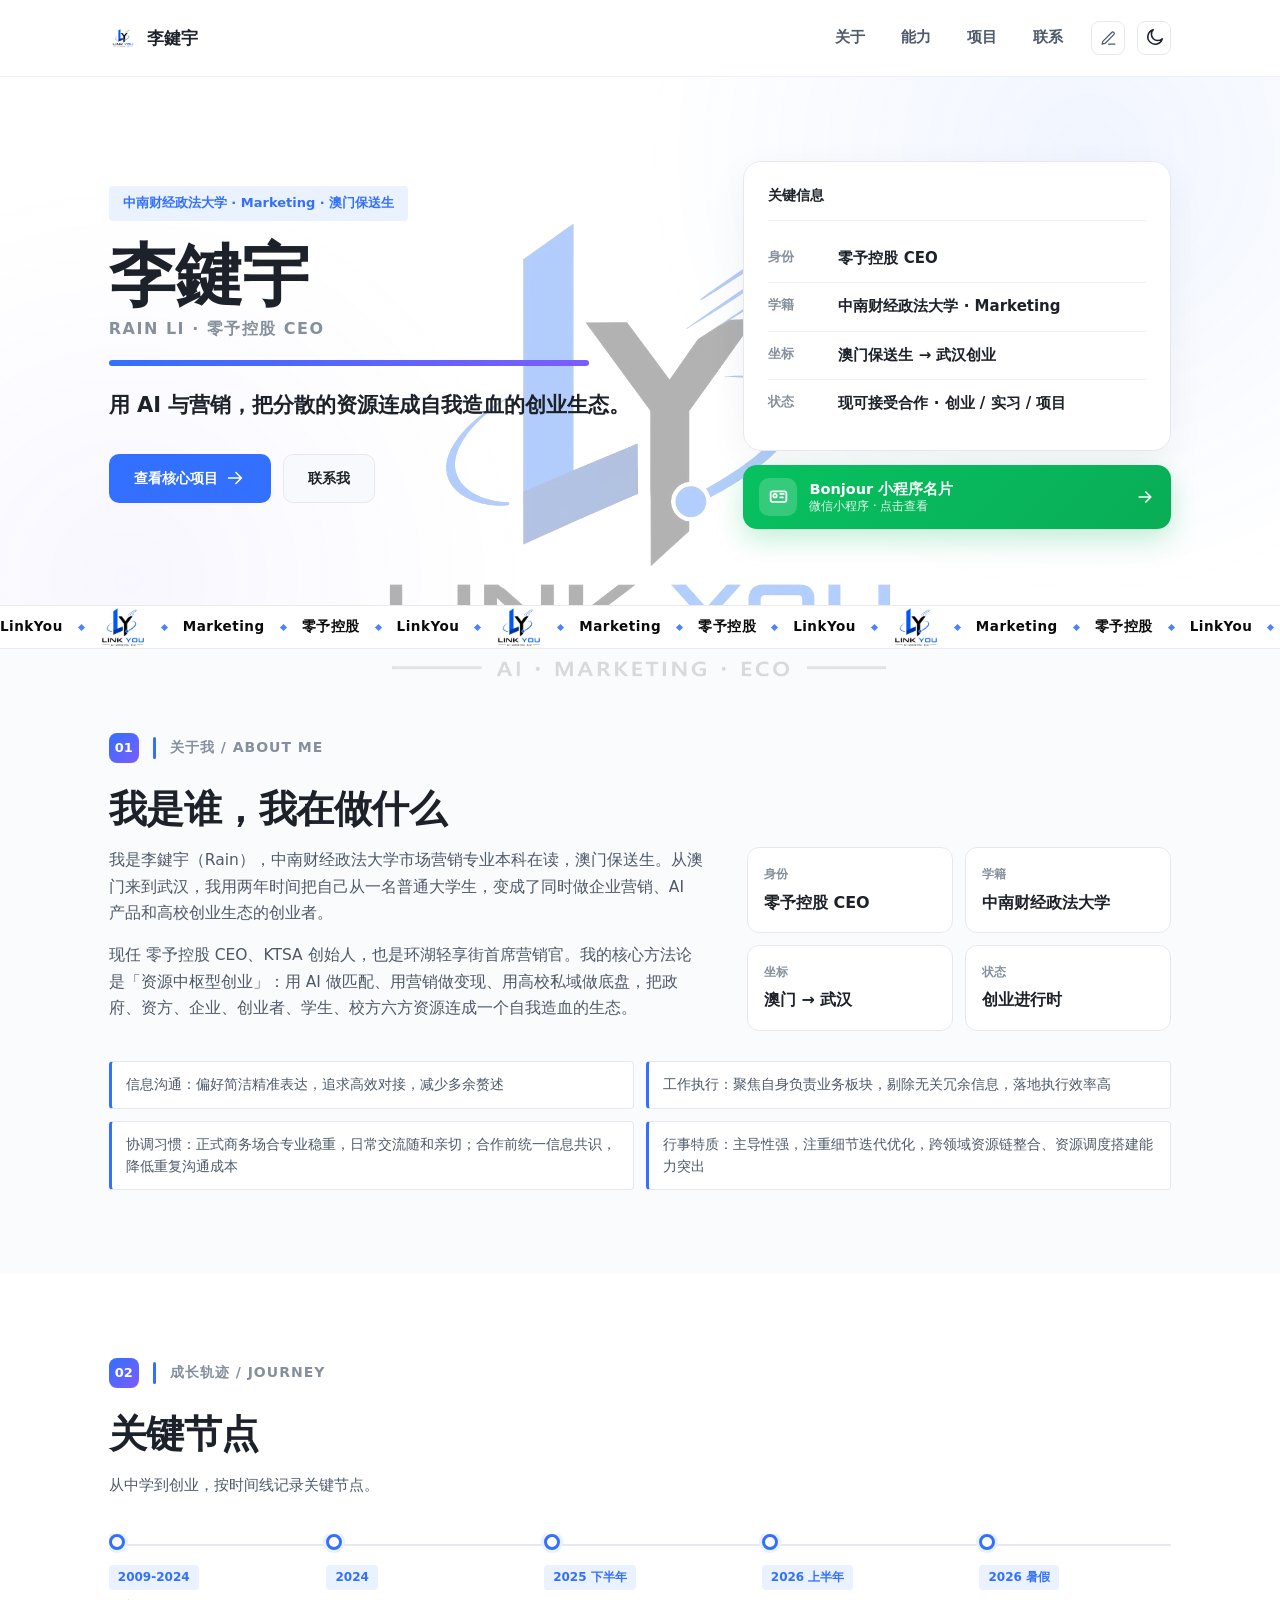
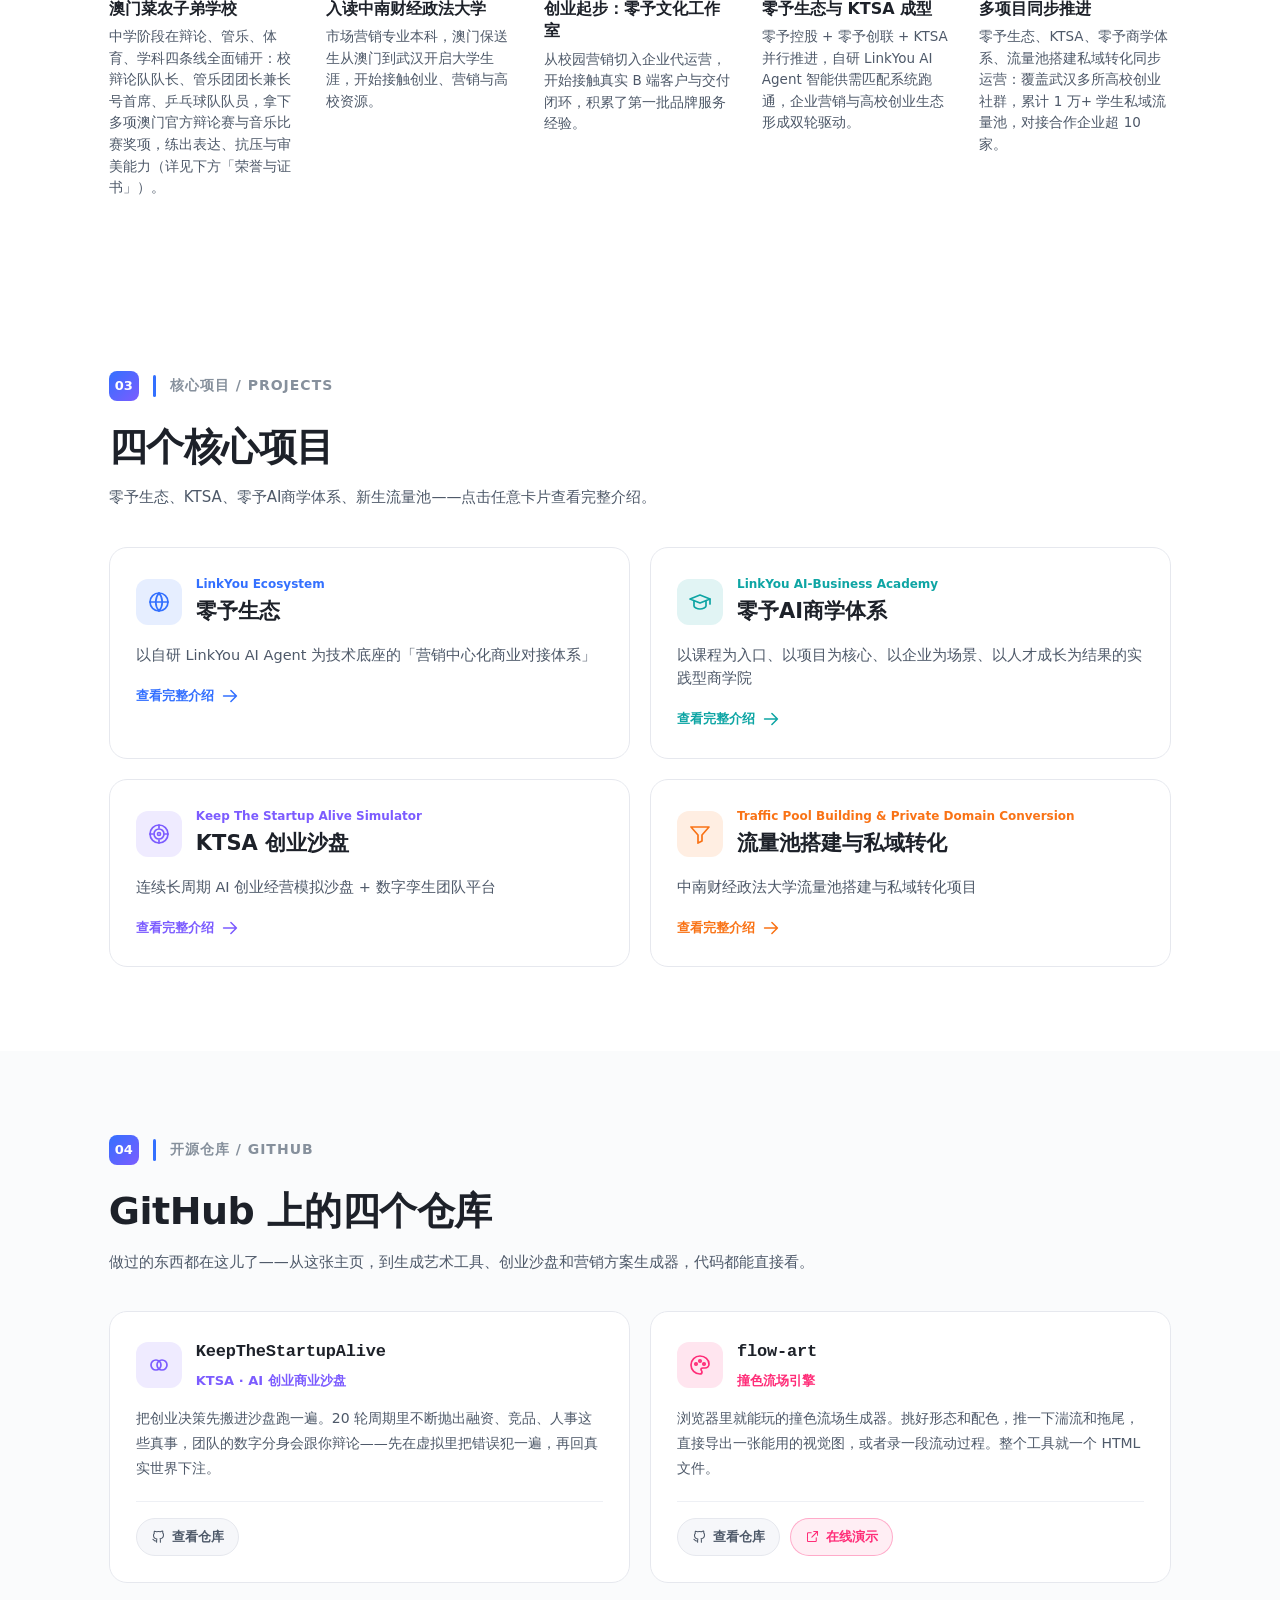
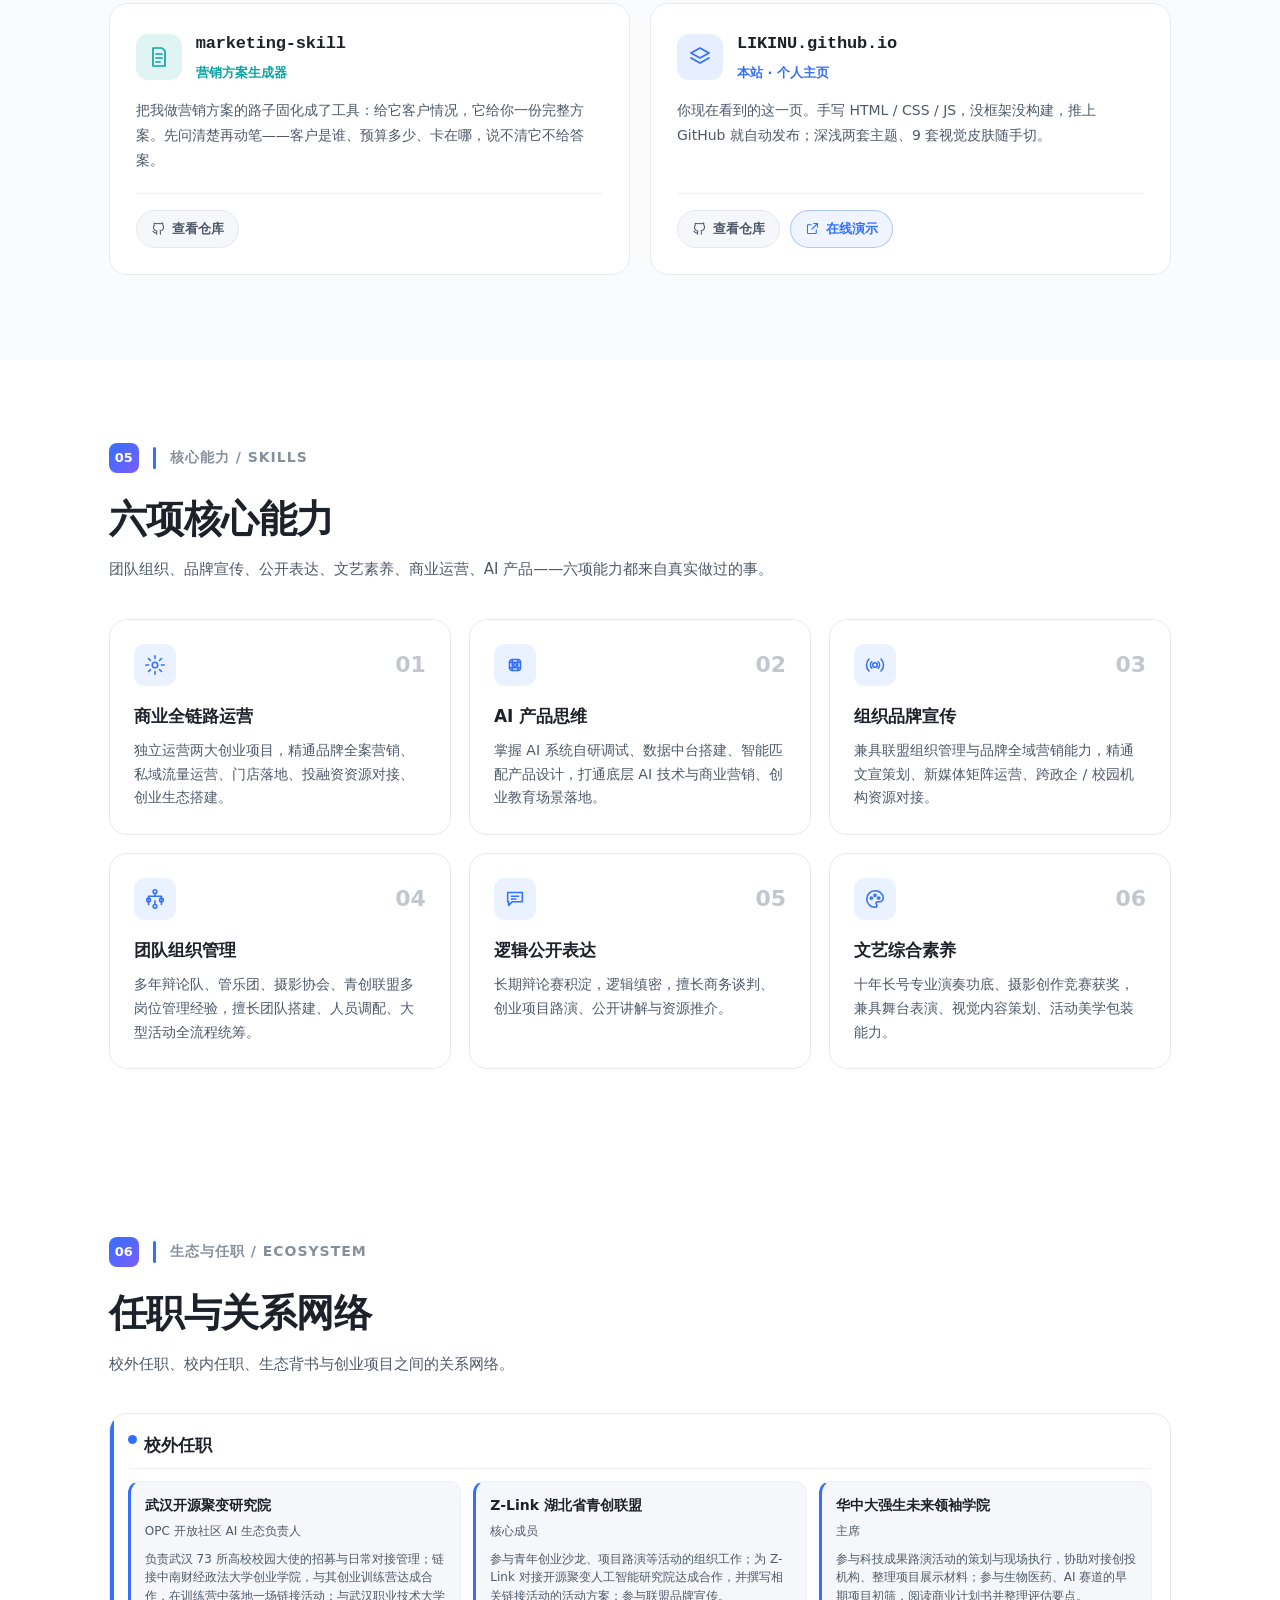
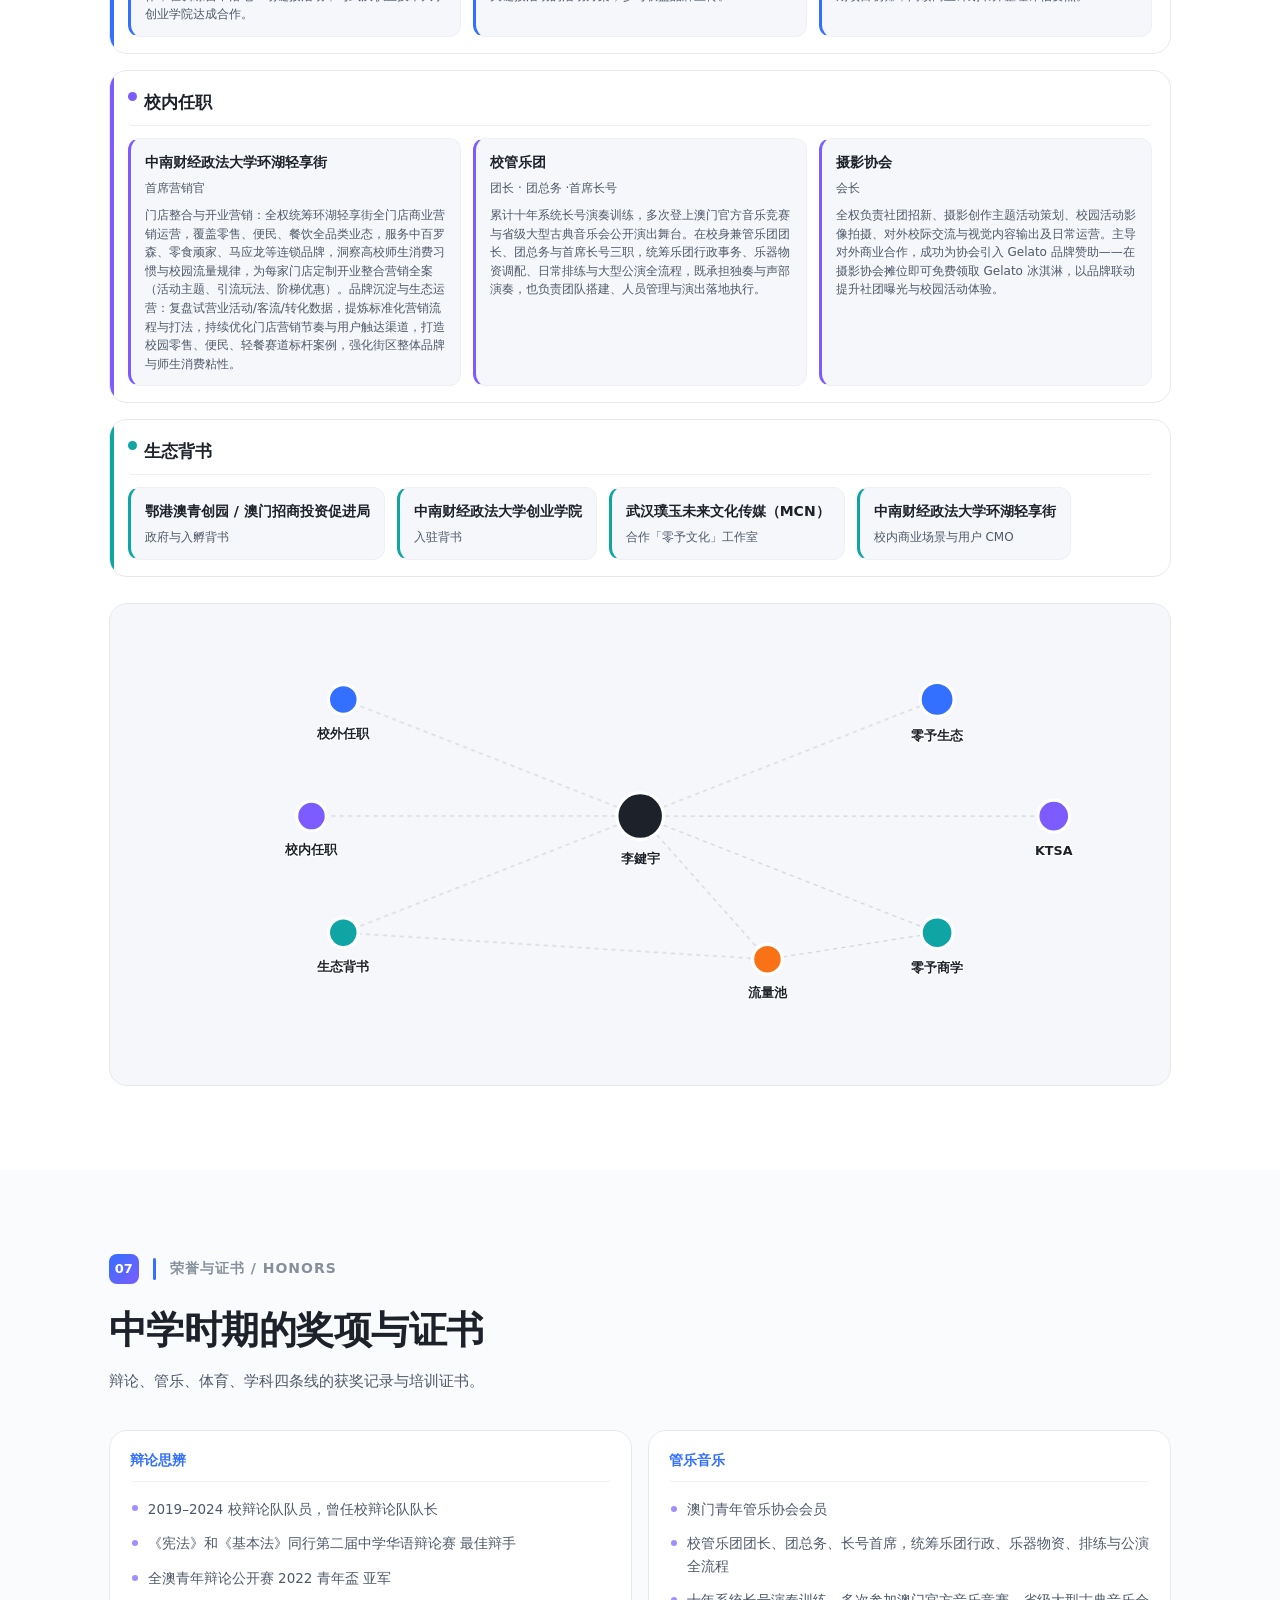
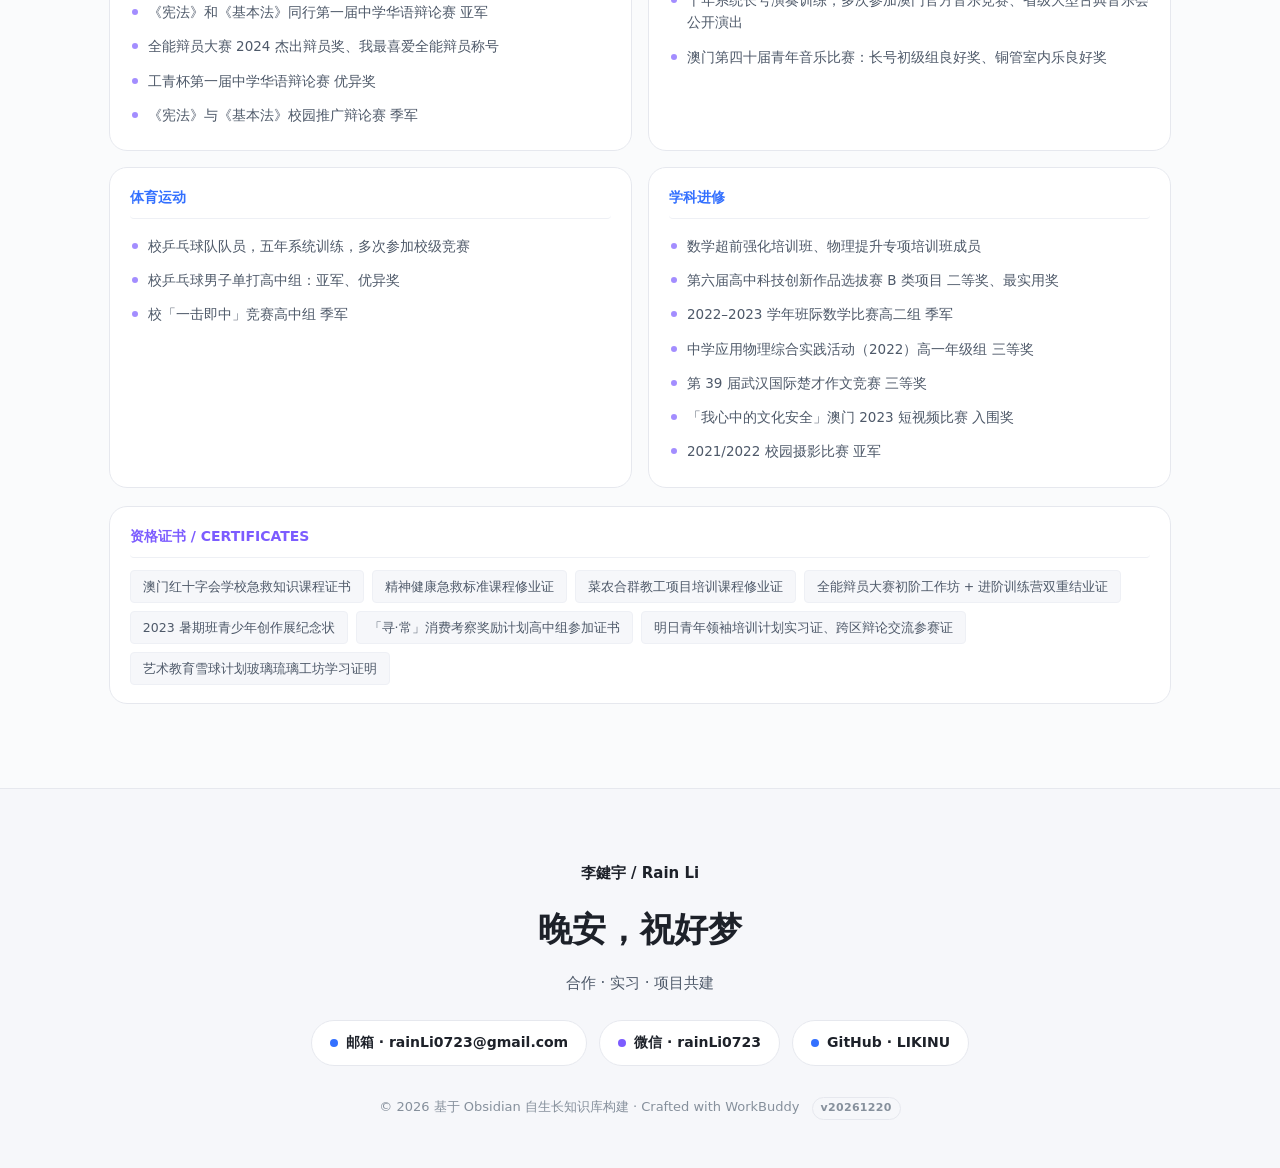
==== index.html @ a7bf4796 "feat: 文字修改功能——导航栏编辑入口+复制改动发给AI上线; 修复16处标题硬编码导致改动刷新丢失的bug" ====
<!DOCTYPE html>
<html lang="zh-CN" data-theme="light">
<head>
  <meta charset="UTF-8" />
  <meta name="viewport" content="width=device-width, initial-scale=1.0, maximum-scale=1.0, user-scalable=no" />
  <meta http-equiv="Cache-Control" content="no-cache, no-store, must-revalidate" />
  <meta http-equiv="Pragma" content="no-cache" />
  <meta http-equiv="Expires" content="0" />
  <script>(function(){ function s(){ document.documentElement.style.setProperty('--vh', window.innerHeight * 0.01 + 'px'); } s(); window.addEventListener('resize', s); })();</script>
  <script>
    /* 移动端禁止双指缩放：底图水印是 fixed 层，缩放会导致底图与内容错位；
       锁死后白天版与暗色版一致，底图始终精确居中。不影响滚动与点击。 */
    document.addEventListener('gesturestart', function (e) { e.preventDefault(); });
  </script>
  <script>
    /* 字号校准：微信内由微信自行缩放；手机浏览器用 viewport initial-scale 整页缩放。
       不用 body.zoom —— zoom 会把 100vw 元素（如跑马灯条）也缩掉，右侧露出一截空白。
       调整 BROWSER_SCALE 即可改变浏览器端大小。 */
    (function () {
      var BROWSER_SCALE = 0.85;
      var isWeChat = /MicroMessenger/i.test(navigator.userAgent);
      if (isWeChat || window.innerWidth > 900) return;
      var m = document.querySelector('meta[name="viewport"]');
      if (m) m.setAttribute('content', 'width=device-width, initial-scale=' + BROWSER_SCALE + ', maximum-scale=' + BROWSER_SCALE + ', user-scalable=no');
    })();
  </script>
  <title>李鍵宇 / Rain Li · 个人主页</title>
  <meta name="description" content="李鍵宇（Rain Li）——零予控股 CEO / KTSA 创始人。用 AI 与营销，把分散的资源连成自我造血的创业生态。" />
  <link rel="stylesheet" href="assets/style.css?v=20260875" />
  <link rel="stylesheet" href="assets/templates.css?v=20260846" />
</head>
<body>
  <div class="linkyou-watermark" aria-hidden="true">
    <img class="wm-light" src="assets/linkyou-logo.png?v=20260831" alt="" />
    <img class="wm-dark" src="assets/linkyou-logo-white-v4.png" alt="" />
  </div>
  <header class="nav">
    <div class="wrap nav-inner">
      <a class="brand" href="#/">
        <span class="dot">李</span>
        <span>李鍵宇</span>
      </a>
      <nav class="nav-links">
        <a href="#about">关于</a>
        <a href="#skills">能力</a>
        <a href="#projects">项目</a>
        <a href="#contact">联系</a>
        <button class="icon-btn" id="editBtn" aria-label="编辑文字" title="编辑文字"></button>
        <button class="theme-btn" id="themeBtn" aria-label="切换主题"></button>
      </nav>
    </div>
  </header>

  <main id="app"><!-- 由 app.js 渲染 --></main>

  <div class="edit-tools" id="editTools" hidden>
    <span class="et-tip">点任意文字直接改</span>
    <span class="et-count" id="etCount">已改 0 处</span>
    <button id="etCopy" type="button" class="et-main">复制改动发我</button>
    <button id="etExport" type="button">导出文件</button>
    <button id="etImport" type="button">导入</button>
    <button id="etReset" type="button">恢复默认</button>
  </div>
  <input type="file" id="etFile" accept="application/json,.json" hidden />


  <script src="assets/data.js?v=20260835"></script>
  <script src="assets/app.js?v=20260847"></script>
  <script src="assets/fx.js?v=20260846"></script>
  <script>
  /* logo 跟随：上半段居中，滚到 footer 顶线时整体随上方内容上滑、停在线上方。
     暗夜/星空模式会切换可见水印图（wm-light ↔ wm-dark），故每次都取当前可见的那张来量高度，
     并在主题/星空模式切换后重新计算，避免取到被隐藏图的 0 高度。 */
  (function () {
    var wm = document.querySelector('.linkyou-watermark');
    if (!wm) return;
    function activeImg() {
      var a = wm.querySelector('.wm-light'), b = wm.querySelector('.wm-dark');
      if (b && b.offsetHeight > 0) return b;
      if (a && a.offsetHeight > 0) return a;
      return a || b;
    }
    function sync() {
      var footer = document.querySelector('.footer');
      if (!footer) return;
      var img = activeImg();
      var logoH = (img && img.offsetHeight) || 0;
      var vh = window.innerHeight;
      var center = vh / 2;
      var lineTop = footer.getBoundingClientRect().top;
      var gap = 12;
      var trigger = center + logoH / 2 + gap; /* logo 底边刚要碰到线时开始抬起 */
      if (lineTop < trigger) {
        var desiredCenter = lineTop - logoH / 2 - gap; /* logo 底边落在线上方 gap */
        var shift = desiredCenter - center; /* 负值 = 上移 */
        wm.style.setProperty('--wm-shift', shift + 'px');
      } else {
        wm.style.setProperty('--wm-shift', '0px');
      }
    }
    function start() {
      if (!document.querySelector('.footer')) { requestAnimationFrame(start); return; }
      sync();
      window.addEventListener('scroll', sync, { passive: true });
      window.addEventListener('resize', sync);
      /* 主题/星空模式切换会改变可见水印图，下一帧重新量高度 */
      if (window.MutationObserver) {
        new MutationObserver(function () { requestAnimationFrame(sync); })
          .observe(document.documentElement, { attributes: true, attributeFilter: ['data-theme', 'data-tpl'] });
      }
      var themeBtn = document.getElementById('themeBtn');
      if (themeBtn) themeBtn.addEventListener('click', function () { requestAnimationFrame(sync); });
    }
    start();
  })();
  </script>
</body>
</html>
---- assets/style.css ----
/* ===== 李鍵宇个人主页 · 飞书风清爽完整版 ===== */
:root {
  --bg: #ffffff;
  --bg-soft: #f6f7fa;
  --surface: #ffffff;
  --surface-2: #f8f9fc;
  --border: #e6e8ee;
  --border-light: #eef0f5;
  --text: #1d2129;
  --text-dim: #4e5969;
  --text-faint: #86909c;
  --blue: #3370ff;
  --blue-light: #eaf1ff;
  --purple: #7c5cff;
  --radius: 14px;
  --radius-lg: 18px;
  --maxw: 1240px;
  --font: "Noto Sans SC", "PingFang SC", "Microsoft YaHei", system-ui, -apple-system, sans-serif;
}
[data-theme="dark"] {
  --bg: #0c0f18; --bg-soft: #121624; --surface: #161c2c; --surface-2: #1c2336;
  --border: rgba(255,255,255,0.10); --border-light: rgba(255,255,255,0.06);
  --text: #f2f3f5; --text-dim: #b1b8c8; --text-faint: #6e7687; --blue-light: rgba(51,112,255,0.16);
}

* { box-sizing: border-box; margin: 0; padding: 0; }
/* 锁定字体缩放：微信(X5/XWEB)、部分安卓浏览器会按 App「字体大小」设置自动缩放网页文字，
   导致微信内字体比 Safari 小、整页被压缩。100% = 严格按 CSS 定义渲染，两端一致。 */
html { scroll-behavior: smooth; -webkit-text-size-adjust: 100%; text-size-adjust: 100%; }
body {
  font-family: var(--font); background: var(--bg); color: var(--text);
  line-height: 1.7; -webkit-font-smoothing: antialiased; overflow-x: hidden;
  transition: background .35s ease, color .35s ease;
}
a { color: inherit; text-decoration: none; }
.wrap { max-width: min(var(--maxw), 88vw); margin: 0 auto; padding: 0 32px; }
.svg, svg { width: 22px; height: 22px; fill: none; stroke: currentColor; stroke-width: 1.7; stroke-linecap: round; stroke-linejoin: round; }

/* ---------- 导航 ---------- */
.nav { position: sticky; top: 0; z-index: 50; background: color-mix(in srgb, var(--bg) 90%, transparent); backdrop-filter: blur(12px); border-bottom: 1px solid var(--border-light); }
.nav-inner { display: flex; align-items: center; justify-content: space-between; height: 76px; }
.brand { display: flex; align-items: center; gap: 10px; font-weight: 800; font-size: 17px; }
.brand .dot { width: 32px; height: 32px; border-radius: 9px; background: var(--blue); display: grid; place-items: center; color: #fff; font-size: 15px; font-weight: 800; }
.nav-links { display: flex; align-items: center; gap: 4px; }
.nav-links a { color: var(--text-dim); font-size: 15px; font-weight: 600; padding: 10px 16px; border-radius: 8px; transition: .2s; }
.nav-links a:hover { color: var(--text); background: var(--bg-soft); }
.theme-btn { width: 34px; height: 34px; border-radius: 8px; border: 1px solid var(--border); background: var(--surface); color: var(--text); cursor: pointer; font-size: 15px; display: grid; place-items: center; transition: .2s; margin-left: 8px; }
.theme-btn:hover { background: var(--bg-soft); }
/* 编辑文字按钮：与主题按钮同尺寸，激活时高亮 */
.icon-btn { width: 34px; height: 34px; border-radius: 8px; border: 1px solid var(--border); background: var(--surface); color: var(--text); cursor: pointer; display: grid; place-items: center; transition: .2s; margin-left: 6px; flex: 0 0 auto; }
.icon-btn svg { width: 17px; height: 17px; }
.icon-btn:hover { background: var(--bg-soft); color: var(--blue); border-color: color-mix(in srgb, var(--blue) 40%, var(--border)); }
.icon-btn.is-on { background: var(--blue); border-color: var(--blue); color: #fff; }
.icon-btn.is-on:hover { background: #295acc; color: #fff; }
/* 桌面端：隐藏汉堡按钮（旧逻辑残留，保持无害） */
.nav-toggle { display: none; }

/* 手机端：导航单行平铺（不滑动），所有项放进一行 */
@media (max-width: 900px) {
  .nav-inner { height: 80px; flex-wrap: nowrap; gap: 6px; }
  /* 提权：.nav-inner 同时带 .wrap 类，需用 .wrap.nav-inner 才能覆盖 .wrap 的 28px 内边距 */
  .wrap.nav-inner { padding: 0 28px; }
  .brand { flex: 0 0 auto; white-space: nowrap; gap: 7px; }
  .brand span:last-child { font-size: 17px; }
  .nav-links {
    position: static; flex: 1 1 auto; flex-direction: row; flex-wrap: nowrap; gap: 1px;
    min-width: 0; max-height: none; overflow: visible;
    background: none; border: none; box-shadow: none; padding: 0;
    /* 不用 justify-content:flex-end —— 它配合溢出时会向左压到品牌名上（经典 flex 陷阱）。
       改用首个子项的 margin-left:auto 推右：空间够则靠右，不够则自动为 0。 */
    justify-content: flex-start;
    scrollbar-width: none; -ms-overflow-style: none;
  }
  .nav-links > :first-child { margin-left: auto; }
  .nav-links::-webkit-scrollbar { display: none; }
  .nav-links a,
  .nav-links .theme-btn {
    flex: 0 0 auto;
    display: inline-flex; align-items: center; justify-content: center;
    width: auto; text-align: center;
    padding: 6px 5px; border-radius: 999px;
    border: 1px solid var(--border-light); background: var(--bg-soft);
    font-size: 14px; font-weight: 600; margin-left: 0;
  }
  .nav-links a:hover { background: var(--blue-light); color: var(--blue); }
  .nav-links .theme-btn { border: 1px solid var(--border-light); background: var(--bg-soft); width: 34px; height: 34px; padding: 0; }
}

/* 超窄屏（<355px）实在放不下时才允许横向滑动兜底 */
@media (max-width: 355px) {
  .nav-links { overflow-x: auto; }
  .nav-links > :first-child { margin-left: 0; }
}

/* ---------- Hero ---------- */
.hero { position: relative; padding: 84px 0 76px; background: radial-gradient(circle at 85% 15%, rgba(51,112,255,.07) 0, transparent 38%), radial-gradient(circle at 10% 95%, rgba(124,92,255,.05) 0, transparent 32%); }
.hero-inner { display: grid; grid-template-columns: 1.15fr .85fr; gap: 56px; align-items: center; }
.hero-inner > * { min-width: 0; }
@media (max-width: 860px) { .hero-inner { grid-template-columns: 1fr; gap: 36px; } }
/* 手机端：收紧首屏顶部留白与徽章下边距，避免导航与正文之间空得过大 */
@media (max-width: 900px) {
  .hero { padding: 50px 0 48px; }
  .badge { margin-bottom: 12px; }
}
.badge { display: inline-block; font-size: 13px; font-weight: 600; color: var(--blue); background: var(--blue-light); padding: 6px 14px; border-radius: 999px; margin-bottom: 20px; }
.hero h1 { font-size: clamp(42px, 6.5vw, 68px); font-weight: 900; line-height: 1.04; letter-spacing: -1.5px; }
.hero .en { display: block; font-size: clamp(13px, 1.5vw, 16px); font-weight: 700; color: var(--text-faint); letter-spacing: 1.5px; margin-top: 10px; }
.accent-rule { width: 480px; max-width: 100%; height: 6px; border-radius: 4px; background: linear-gradient(90deg, var(--blue), var(--purple)); margin: 22px 0; }

/* LinkYou 底图水印：固定居视口中央（不随滚动），footer 用实色底将其截断，二者分离 */
/* LinkYou 底图水印：固定居视口中央（不随滚动），footer 用实色底将其截断，二者分离。
   居中用 flex 实现（不受滚动条/translate 百分比边界影响）；纵向抬升单独用 translateY 控制。 */
.linkyou-watermark { position: fixed; inset: 0; z-index: -1; pointer-events: none; overflow: hidden; display: flex; align-items: center; justify-content: center; }
.linkyou-watermark img { width: min(80vw, 560px); height: auto; opacity: .5; user-select: none; -webkit-user-drag: none; transform: translateY(var(--wm-shift, 0px)); }
.linkyou-watermark .wm-light { opacity: .3; }
.linkyou-watermark .wm-dark { display: none; }
.tagline { font-size: clamp(17px, 2.2vw, 21px); font-weight: 700; color: var(--text); }
.cta-row { display: flex; gap: 12px; flex-wrap: wrap; margin-top: 30px; }
.btn { padding: 12px 24px; border-radius: 10px; font-weight: 700; font-size: 14px; cursor: pointer; border: 1px solid transparent; transition: .2s; display: inline-flex; align-items: center; gap: 6px; }
.btn-primary { background: var(--blue); color: #fff; }
.btn-primary:hover { background: #295acc; transform: translateY(-2px); box-shadow: 0 10px 24px rgba(51,112,255,.28); }
.btn-ghost { background: var(--surface-2); border-color: var(--border); color: var(--text); }
.btn-ghost:hover { background: var(--bg-soft); transform: translateY(-2px); }
.hero-card { background: var(--surface); border: 1px solid var(--border); border-radius: var(--radius-lg); padding: 22px 24px; box-shadow: 0 12px 40px rgba(20,30,60,.05); }
.hc-head { font-size: 14px; font-weight: 800; margin-bottom: 14px; padding-bottom: 12px; border-bottom: 1px solid var(--border-light); }
.hc-row { display: flex; gap: 14px; padding: 11px 0; border-bottom: 1px solid var(--border-light); }
.hc-row:last-child { border-bottom: none; }
.hc-k { font-size: 13px; color: var(--text-faint); font-weight: 600; width: 56px; flex: none; }
.hc-v { font-size: 15px; font-weight: 700; color: var(--text); }
.bonjour-link { display: flex; align-items: center; gap: 12px; margin-top: 14px; padding: 13px 16px; background: linear-gradient(135deg, #07c160, #09ad56); border-radius: 14px; color: #fff; text-decoration: none; box-shadow: 0 10px 28px rgba(7,193,96,.25); transition: .22s; }
.bonjour-link:hover { transform: translateY(-2px); box-shadow: 0 16px 36px rgba(7,193,96,.34); }
.bj-ic { width: 38px; height: 38px; flex: none; display: grid; place-items: center; background: rgba(255,255,255,.18); border-radius: 10px; }
.bj-ic svg { width: 21px; height: 21px; stroke: #fff; fill: none; stroke-width: 2; }
.bj-tx { display: flex; flex-direction: column; line-height: 1.3; flex: 1; min-width: 0; }
.bj-t { font-size: 14.5px; font-weight: 800; }
.bj-s { font-size: 11.5px; opacity: .9; }
.bj-go { flex: none; display: grid; place-items: center; }
.bj-go svg { width: 20px; height: 20px; stroke: #fff; fill: none; stroke-width: 2; }
.toast { position: fixed; left: 50%; bottom: 36px; transform: translateX(-50%) translateY(16px); background: rgba(20,28,48,.94); color: #fff; padding: 12px 20px; border-radius: 12px; font-size: 13.5px; font-weight: 600; box-shadow: 0 12px 36px rgba(0,0,0,.28); opacity: 0; pointer-events: none; transition: .26s; z-index: 999; max-width: 86vw; text-align: center; }
.toast.show { opacity: 1; transform: translateX(-50%) translateY(0); }

/* ---------- 通用区块 ---------- */
.section { padding: 84px 0; }
.section.alt { background: color-mix(in srgb, var(--bg-soft) 55%, transparent); }
.section-head { display: flex; align-items: center; gap: 14px; margin-bottom: 14px; }
.sec-num { font-size: 13px; font-weight: 800; color: #fff; width: 30px; height: 30px; border-radius: 8px; background: linear-gradient(135deg, var(--blue), var(--purple)); display: grid; place-items: center; flex: none; }
.sec-bar { width: 3px; height: 22px; background: var(--blue); border-radius: 3px; }
.sec-label-t { font-size: 14px; font-weight: 700; color: var(--text-faint); letter-spacing: 1px; }
.sec-h { font-size: clamp(26px, 4vw, 38px); font-weight: 900; letter-spacing: -.5px; margin-bottom: 6px; }
.sec-sub { color: var(--text-dim); font-size: 15px; margin-bottom: 36px; }

/* ---------- 关于我 ---------- */
.about-cols { display: grid; grid-template-columns: 1.4fr 1fr; gap: 44px; align-items: start; }
@media (max-width: 860px) { .about-cols { grid-template-columns: 1fr; gap: 32px; } }
.prose { font-size: 15.5px; color: var(--text-dim); margin-bottom: 16px; }
.kpis { display: grid; grid-template-columns: 1fr 1fr; gap: 12px; }
.kpi { padding: 16px; border-radius: 12px; background: var(--surface); border: 1px solid var(--border); }
.kpi .k { font-size: 12px; color: var(--text-faint); font-weight: 600; }
.kpi .v { font-size: 16px; font-weight: 800; margin-top: 4px; color: var(--text); }
.habit-grid { display: grid; grid-template-columns: 1fr 1fr; gap: 12px; margin-top: 24px; }
@media (max-width: 900px) { .habit-grid { grid-template-columns: 1fr; } }
.habit { font-size: 13.5px; color: var(--text-dim); background: var(--surface); border: 1px solid var(--border); border-left: 3px solid var(--blue); border-radius: 10px; padding: 12px 14px; line-height: 1.6; }

/* ---------- 时间线（横向数轴） ---------- */
.timeline { position: relative; display: flex; gap: 26px; margin-top: 18px; padding-bottom: 4px; overflow-x: auto; scrollbar-width: thin; }
.timeline::before { content: ""; position: absolute; left: 0; right: 0; top: 10px; height: 2px; background: var(--border); border-radius: 2px; }
.tl-item { position: relative; flex: 1; min-width: 170px; padding-top: 0; }
.tl-dot { width: 16px; height: 16px; border-radius: 50%; background: var(--surface); border: 3px solid var(--blue); box-shadow: 0 0 0 3px var(--blue-light); margin-bottom: 12px; transition: .22s; position: relative; z-index: 1; }
.tl-item:hover .tl-dot { background: var(--blue); transform: scale(1.12); }
.tl-item:hover h4 { color: var(--blue); }
.tl-year { font-size: 12px; font-weight: 800; color: var(--blue); background: var(--blue-light); padding: 2px 9px; border-radius: 6px; display: inline-block; margin-bottom: 8px; }
.tl-body h4 { font-size: 16px; font-weight: 800; color: var(--text); line-height: 1.4; transition: .22s; }
.tl-body p { font-size: 13.5px; color: var(--text-dim); margin-top: 6px; line-height: 1.6; }

/* 手机端：时间轴改为竖向（电脑端保持横向） */
@media (max-width: 900px) {
  .timeline { flex-direction: column; gap: 0; overflow-x: visible; padding-left: 26px; margin-top: 14px; }
  .timeline::before { left: 11px; right: auto; top: 8px; bottom: 8px; width: 2px; height: auto; }
  .tl-item { flex: none; min-width: 0; padding-bottom: 22px; }
  .tl-dot { position: absolute; left: -22px; top: 4px; margin-bottom: 0; }
}

/* ---------- 能力 ---------- */
.ability-grid { display: grid; grid-template-columns: repeat(3, 1fr); gap: 18px; }
@media (max-width: 860px) { .ability-grid { grid-template-columns: repeat(2, 1fr); } }
@media (max-width: 560px) { .ability-grid { grid-template-columns: 1fr; } }
.ability { background: var(--surface); border: 1px solid var(--border); border-radius: var(--radius-lg); padding: 24px; transition: .22s; }
.ability:hover { transform: translateY(-4px); border-color: var(--blue); box-shadow: 0 14px 34px rgba(51,112,255,.08); }
.ab-top { display: flex; align-items: center; justify-content: space-between; margin-bottom: 16px; }
.ab-icon { width: 42px; height: 42px; border-radius: 11px; background: var(--blue-light); color: var(--blue); display: grid; place-items: center; }
.ab-icon svg { width: 22px; height: 22px; stroke: var(--blue); }
.ab-num { font-size: 22px; font-weight: 900; color: var(--text-faint); opacity: .5; }
.ability h4 { font-size: 17px; font-weight: 800; color: var(--text); }
.ability p { font-size: 14px; color: var(--text-dim); margin-top: 8px; }

/* ---------- 项目卡片 ---------- */
.cards { display: grid; grid-template-columns: repeat(2, 1fr); gap: 20px; }
@media (max-width: 900px) { .cards { grid-template-columns: 1fr; } }
.card { background: var(--surface); border: 1px solid var(--border); border-radius: var(--radius-lg); padding: 26px; cursor: pointer; transition: .24s ease; position: relative; overflow: hidden; }
.card::after { content: ""; position: absolute; left: 0; top: 0; width: 100%; height: 3px; background: linear-gradient(90deg, var(--blue), var(--purple)); transform: scaleX(0); transform-origin: left; transition: transform .25s ease; }
.card:hover { transform: translateY(-5px); box-shadow: 0 22px 50px rgba(51,112,255,.12); border-color: var(--blue); }
.card:hover::after { transform: scaleX(1); }
.card-top { display: flex; align-items: center; gap: 14px; margin-bottom: 14px; }
.card-icon { width: 46px; height: 46px; border-radius: 12px; display: grid; place-items: center; background: color-mix(in srgb, var(--c) 12%, transparent); }
.card-icon svg { width: 24px; height: 24px; stroke: var(--c); }
.card-tag { font-size: 12px; font-weight: 700; }
.card h3 { font-size: 21px; font-weight: 800; color: var(--text); }
.card-line { color: var(--text-dim); font-size: 14.5px; margin-top: 6px; line-height: 1.6; }
.card-go { display: inline-flex; align-items: center; gap: 5px; margin-top: 18px; font-weight: 700; font-size: 13px; transition: .2s; }
.card:hover .card-go { gap: 9px; }
.card-badge { display: inline-block; vertical-align: middle; margin-left: 8px; font-size: 11px; font-weight: 700; color: var(--text-dim); background: var(--bg-soft); border: 1px solid var(--border); padding: 1px 8px; border-radius: 999px; letter-spacing: .5px; }
.card--disabled { cursor: not-allowed; filter: grayscale(.6); }
.card--disabled.reveal.in { animation: fadeUpGray .6s cubic-bezier(.2,.7,.2,1) forwards; }
@keyframes fadeUpGray { from { opacity: 0; transform: translateY(20px); } to { opacity: .55; transform: none; } }
.card--disabled:hover { transform: none; box-shadow: none; border-color: var(--border); }
.card--disabled:hover::after { transform: scaleX(0); }
.card--disabled:hover .card-go { gap: 5px; }
.card--disabled .card-go { opacity: .7; }

/* ---------- GitHub 开源仓库 ---------- */
.gh-grid { display: grid; grid-template-columns: repeat(2, 1fr); gap: 20px; }
@media (max-width: 900px) { .gh-grid { grid-template-columns: 1fr; } }
.gh-card { display: flex; flex-direction: column; background: var(--surface); border: 1px solid var(--border); border-radius: var(--radius-lg); padding: 26px; transition: .24s ease; position: relative; overflow: hidden; }
.gh-card::after { content: ""; position: absolute; left: 0; top: 0; width: 100%; height: 3px; background: linear-gradient(90deg, var(--c), var(--blue)); transform: scaleX(0); transform-origin: left; transition: transform .25s ease; }
.gh-card:hover { transform: translateY(-5px); box-shadow: 0 22px 50px rgba(20,30,60,.10); border-color: var(--c); }
.gh-card:hover::after { transform: scaleX(1); }
.gh-top { display: flex; align-items: center; gap: 14px; margin-bottom: 14px; }
.gh-icon { width: 46px; height: 46px; border-radius: 12px; display: grid; place-items: center; background: color-mix(in srgb, var(--c) 12%, transparent); flex: none; }
.gh-icon svg { width: 24px; height: 24px; stroke: var(--c); }
.gh-titles { min-width: 0; }
.gh-name { font-family: ui-monospace, SFMono-Regular, Menlo, Consolas, monospace; font-size: 17px; font-weight: 800; color: var(--text); letter-spacing: -.2px; word-break: break-word; }
.gh-cn { font-size: 13px; font-weight: 700; color: var(--c); margin-top: 3px; }
.gh-desc { font-size: 14px; color: var(--text-dim); line-height: 1.78; margin-bottom: 20px; }
.gh-links { display: flex; flex-wrap: wrap; gap: 10px; margin-top: auto; padding-top: 16px; border-top: 1px solid var(--border-light); }
.gh-link { display: inline-flex; align-items: center; gap: 6px; font-size: 13px; font-weight: 700; color: var(--text-dim); background: var(--bg-soft); border: 1px solid var(--border); border-radius: 999px; padding: 7px 14px; transition: .2s; text-decoration: none; }
.gh-link svg { width: 15px; height: 15px; }
.gh-link:hover { color: #fff; background: var(--c); border-color: var(--c); }
.gh-link--demo { color: var(--c); border-color: color-mix(in srgb, var(--c) 35%, transparent); background: color-mix(in srgb, var(--c) 8%, transparent); }
.gh-link--demo:hover { color: #fff; background: var(--c); }
@media (max-width: 560px) {
  .gh-card { padding: 22px 20px; }
  .gh-icon { width: 42px; height: 42px; border-radius: 11px; }
  .gh-icon svg { width: 22px; height: 22px; }
  .gh-name { font-size: 16px; }
  .gh-desc { font-size: 13.5px; line-height: 1.72; }
  .gh-link { padding: 6px 12px; font-size: 12.5px; }
}

/* ---------- 生态 ---------- */
.eco-wrap { display: grid; gap: 26px; }
.eco-viz { aspect-ratio: 2.2/1; width: 100%; background: var(--bg-soft); border: 1px solid var(--border); border-radius: var(--radius-lg); display: grid; place-items: center; overflow: hidden; position: relative; }
.eco-viz svg { width: 100%; height: 100%; }
.role-grid { display: grid; grid-template-columns: 1fr; gap: 16px; }
.role-card { position: relative; overflow: hidden; background: var(--surface); border: 1px solid var(--border); border-radius: var(--radius-lg); padding: 16px 18px; }
.role-card::before { content: ""; position: absolute; left: 0; top: 0; bottom: 0; width: 4px; background: var(--rc); }
.role-card--0 { --rc: #3370ff; }
.role-card--1 { --rc: #7c5cff; }
.role-card--2 { --rc: #0ea5a4; }
.role-title { position: relative; font-size: 17px; font-weight: 900; margin-bottom: 12px; padding: 1px 0 8px 16px; border-bottom: 1px solid var(--border-light); }
.role-title::before { content: ""; position: absolute; left: 0; top: 5px; width: 9px; height: 9px; border-radius: 50%; background: var(--rc); }
.role-items { display: flex; flex-wrap: wrap; gap: 12px; }
.role-items--single { flex-wrap: nowrap; overflow-x: auto; }
.role-items--single .role-item { flex: 0 0 auto; min-width: 0; }
.role-items--single .role-t { white-space: nowrap; }
.role-item { flex: 1 1 240px; min-width: 0; padding: 12px 14px; background: var(--bg-soft); border: 1px solid var(--border-light); border-left: 3px solid var(--rc); border-radius: 12px; }
.role-t { font-size: 14px; font-weight: 700; color: var(--text); }
.role-b { font-size: 12px; color: var(--text-dim); margin-top: 3px; }
.role-d { font-size: 12px; color: var(--text-dim); line-height: 1.55; margin-top: 8px; }
@media (max-width: 560px) { .role-item { flex: 1 1 100%; } .role-items--single { flex-wrap: wrap; } .role-items--single .role-item { flex: 1 1 100%; } }

/* ---------- Obsidian 风格网络图 ---------- */
.obsidian-graph { width: 100%; height: 100%; overflow: visible; }
.obsidian-graph .edges { opacity: 0.65; }
.obsidian-graph .edge { stroke: var(--text-faint); stroke-width: 1.2; stroke-dasharray: 3 5; opacity: 0.5; animation: dash 22s linear infinite; transition: opacity .2s, stroke .2s; }
.obsidian-graph .g-node { cursor: pointer; transition: opacity .22s; }
.obsidian-graph .g-circle { fill: var(--c); stroke: var(--bg); stroke-width: 3px; transition: r .22s ease, filter .22s; }
.obsidian-graph .g-label { font-size: 12px; font-weight: 600; fill: var(--text); paint-order: stroke; stroke: var(--bg); stroke-width: 2px; stroke-linejoin: round; pointer-events: none; transition: fill .2s, font-weight .2s; }
.obsidian-graph .g-node:hover .g-circle { r: calc(var(--raw-r, 15px) + 5px); filter: drop-shadow(0 4px 10px var(--c)); }
.obsidian-graph .g-node:hover .g-label { fill: var(--text); font-weight: 800; }
.obsidian-graph .g-node.dim { opacity: 0.18; }
.obsidian-graph .edge.dim { opacity: 0.08; }

/* ---------- 荣誉与证书 ---------- */
.honor-grid { display: grid; grid-template-columns: 1fr 1fr; gap: 16px; margin-top: 8px; }
@media (max-width: 860px) { .honor-grid { grid-template-columns: 1fr; } }
.honor-group { background: var(--surface); border: 1px solid var(--border); border-radius: var(--radius-lg); padding: 18px 20px; }
.honor-g-t { font-size: 14px; font-weight: 800; color: var(--blue); padding-bottom: 8px; border-bottom: 1px solid var(--border-light); margin-bottom: 10px; }
.honor-group ul { list-style: none; }
.honor-group li { font-size: 13.5px; color: var(--text-dim); line-height: 1.65; padding: 6px 0 6px 18px; position: relative; }
.honor-group li::before { content: ""; position: absolute; left: 2px; top: 14px; width: 6px; height: 6px; border-radius: 50%; background: var(--purple); opacity: .7; }
.cert-card { margin-top: 18px; background: var(--surface); border: 1px solid var(--border); border-radius: var(--radius-lg); padding: 18px 20px; }
.cert-title { font-size: 14px; font-weight: 800; color: var(--purple); padding-bottom: 8px; border-bottom: 1px solid var(--border-light); margin-bottom: 12px; }
.cert-list { display: flex; flex-wrap: wrap; gap: 8px; }
.cert-chip { font-size: 12.5px; color: var(--text-dim); background: var(--bg-soft); border: 1px solid var(--border-light); border-radius: 999px; padding: 5px 12px; transition: .2s; }
.cert-chip:hover { border-color: var(--blue); color: var(--blue); }

/* ---------- 页脚 ---------- */
.footer { padding: 72px 0 48px; border-top: 1px solid var(--border); text-align: center; background: var(--bg-soft); }
.footer-brand { font-size: 15px; font-weight: 800; color: var(--text); margin-bottom: 14px; }
.footer h2 { font-size: clamp(24px, 4vw, 34px); font-weight: 900; }
.footer p { color: var(--text-dim); margin: 12px 0 24px; font-size: 15px; }
.foot-chips { display: flex; gap: 12px; justify-content: center; flex-wrap: wrap; }
.foot-chip { display: inline-flex; align-items: center; gap: 8px; padding: 10px 18px; border-radius: 999px; background: var(--surface); border: 1px solid var(--border); font-size: 14px; font-weight: 600; transition: .2s; }
.foot-chip:hover { border-color: var(--blue); transform: translateY(-2px); }
.foot-chip .d { width: 8px; height: 8px; border-radius: 50%; background: var(--blue); }
.foot-chip:nth-child(2) .d { background: var(--purple); }
.foot-note { color: var(--text-faint); font-size: 13px; margin-top: 30px; }
.ver-tag { display: inline-block; margin-left: 8px; padding: 1px 8px; border-radius: 999px; border: 1px solid var(--border); font-size: 11px; font-weight: 700; color: var(--text-faint); letter-spacing: .3px; }

/* ---------- 详情页 ---------- */
.detail { padding-top: 96px; padding-bottom: 76px; }
.wrap.detail { max-width: 920px; }
.detail-back { display: inline-flex; align-items: center; gap: 6px; color: var(--text-faint); font-weight: 600; font-size: 14px; margin-bottom: 26px; transition: .2s; }
.detail-back:hover { color: var(--text); gap: 10px; }
.detail-hero { display: flex; align-items: flex-start; gap: 20px; margin-bottom: 10px; }
.detail-mark { width: 64px; height: 64px; border-radius: 16px; display: grid; place-items: center; flex: none; background: linear-gradient(135deg, var(--c1), var(--c2)); color: #fff; font-size: 26px; font-weight: 900; }
.detail h1 { font-size: clamp(32px, 5vw, 50px); font-weight: 900; letter-spacing: -.5px; line-height: 1.1; }
.detail .en { color: var(--c1); font-weight: 700; letter-spacing: 2px; font-size: 14px; margin-top: 6px; }
.detail .lead { font-size: clamp(16px, 2.1vw, 19px); color: var(--text-dim); max-width: 760px; margin: 22px 0 8px; }
.sec-label { font-size: 12px; font-weight: 800; letter-spacing: 1.5px; color: var(--c1); text-transform: uppercase; margin: 48px 0 20px; }
.detail-grid { display: grid; grid-template-columns: repeat(2, 1fr); gap: 18px; }
@media (max-width: 900px) {
  .wrap { max-width: 100%; padding: 0 28px; }
  .detail { padding-top: 40px; padding-bottom: 64px; }
  .detail-back { margin-bottom: 18px; }
  .detail-hero { flex-direction: column; gap: 14px; margin-bottom: 18px; }
  .detail-mark { width: 52px; height: 52px; font-size: 22px; border-radius: 14px; }
  .detail h1 { font-size: clamp(28px, 8vw, 38px); line-height: 1.18; }
  .detail .en { margin-top: 8px; font-size: 13px; letter-spacing: 1.5px; }
  .detail .lead { font-size: 14.5px; line-height: 1.85; margin: 20px 0 12px; }
  .detail-grid { grid-template-columns: 1fr; gap: 14px; }
  .detail .feat { padding: 20px 24px; }
  .detail .feat p { line-height: 1.78; }
  .sec-label { margin: 40px 0 18px; }
}
.feat { padding: 24px; border-radius: var(--radius-lg); background: var(--surface); border: 1px solid var(--border); transition: .22s; }
.feat:hover { transform: translateY(-3px); border-color: var(--c1); }
.feat-top { display: flex; align-items: center; gap: 12px; margin-bottom: 10px; }
.feat-icon { width: 40px; height: 40px; border-radius: 10px; display: grid; place-items: center; background: color-mix(in srgb, var(--c) 12%, transparent); color: var(--c); flex: none; }
.feat-icon svg { width: 20px; height: 20px; stroke: var(--c); }
.feat h4 { font-size: 17px; font-weight: 800; color: var(--text); }
.feat p { color: var(--text-dim); font-size: 14px; margin-top: 8px; line-height: 1.65; }

/* ---------- 动效 ---------- */
@keyframes fadeUp { from { opacity: 0; transform: translateY(20px); } to { opacity: 1; transform: none; } }
.reveal { opacity: 0; }
.reveal.in { animation: fadeUp .6s cubic-bezier(.2,.7,.2,1) forwards; }
@keyframes floaty { 0%,100% { transform: translateY(0); } 50% { transform: translateY(-6px); } }
@keyframes dash { to { stroke-dashoffset: -160; } }
@media (prefers-reduced-motion: reduce) { .reveal { opacity: 1; animation: none; } .obsidian-graph .g-node, .obsidian-graph .edge { animation: none; } }

/* ---------- 文字编辑模式 ---------- */
#editBtn { margin-left: 8px; font-size: 13px; font-weight: 700; color: var(--text-dim); }
[data-edit] { outline: 1px dashed transparent; border-radius: 4px; transition: outline-color .15s, background .15s; }
body.editing [data-edit] { outline-color: rgba(51,112,255,.4); cursor: text; }
body.editing [data-edit]:hover { outline-color: var(--blue); background: color-mix(in srgb, var(--blue) 6%, transparent); }
body.editing [data-edit]:focus { outline-color: var(--blue); background: color-mix(in srgb, var(--blue) 9%, transparent); box-shadow: none; }
body.editing .card { cursor: text; }
body.editing .obsidian-graph .g-node { cursor: text; }
.edit-tools { position: fixed; bottom: 22px; left: 50%; transform: translateX(-50%); z-index: 80; display: flex; gap: 10px; align-items: center; flex-wrap: wrap; justify-content: center; background: var(--surface); border: 1px solid var(--border); box-shadow: 0 14px 44px rgba(20,30,60,.16); padding: 10px 14px; border-radius: 13px; font-size: 13px; max-width: calc(100vw - 24px); }
.edit-tools[hidden] { display: none; }
.edit-tools .et-tip { color: var(--text-faint); }
.edit-tools .et-count { font-weight: 800; color: var(--blue); background: var(--blue-light); padding: 5px 11px; border-radius: 999px; white-space: nowrap; }
.edit-tools button { padding: 8px 14px; border-radius: 8px; border: 1px solid var(--border); background: var(--surface-2); color: var(--text); font-weight: 600; cursor: pointer; font-size: 13px; font-family: inherit; white-space: nowrap; }
.edit-tools button:hover { border-color: var(--blue); color: var(--blue); }
.edit-tools button.et-main { background: var(--blue); border-color: var(--blue); color: #fff; }
.edit-tools button.et-main:hover { background: #295acc; border-color: #295acc; color: #fff; }

/* 编辑模式：可改的文字显示虚线提示，点中高亮 */
body.editing [data-edit] { outline: 1px dashed color-mix(in srgb, var(--blue) 45%, transparent); outline-offset: 2px; border-radius: 4px; cursor: text; transition: outline-color .2s, background .2s; }
body.editing [data-edit]:hover { outline-color: var(--blue); background: color-mix(in srgb, var(--blue) 5%, transparent); }
body.editing [data-edit]:focus { outline: 2px solid var(--blue); outline-offset: 2px; background: color-mix(in srgb, var(--blue) 8%, transparent); }
body.editing .card { cursor: text; }

/* 手机端：编辑按钮收进胶囊行，工具条铺满底部两行 */
@media (max-width: 900px) {
  .nav-links .icon-btn { width: 32px; height: 32px; padding: 0; margin-left: 0; border: 1px solid var(--border-light); background: var(--bg-soft); }
  .nav-links .icon-btn svg { width: 16px; height: 16px; }
  .edit-tools { left: 12px; right: 12px; transform: none; bottom: 14px; gap: 8px; padding: 10px 12px; }
  .edit-tools .et-tip { width: 100%; text-align: center; font-size: 12px; }
  .edit-tools .et-count { font-size: 12px; }
  .edit-tools button { padding: 7px 11px; font-size: 12.5px; }
}

/* ===== Bonjour 名片弹层 ===== */
.bj-mask{position:fixed;inset:0;background:rgba(20,24,40,.55);display:flex;align-items:center;justify-content:center;opacity:0;pointer-events:none;transition:opacity .2s;z-index:60;padding:24px}
.bj-mask.show{opacity:1;pointer-events:auto}
.bj-modal{position:relative;width:min(340px,92vw);background:var(--surface);border-radius:var(--radius-lg);padding:24px 22px 22px;box-shadow:0 20px 60px rgba(20,24,40,.25);text-align:center;transform:translateY(8px);transition:transform .2s}
.bj-mask.show .bj-modal{transform:none}
.bj-title{margin:0 0 14px;font-size:17px;font-weight:700;color:var(--text)}
.bj-qr-wrap{display:flex;align-items:center;justify-content:center;min-height:200px;background:var(--surface-2);border:1px solid var(--border-light);border-radius:var(--radius);padding:16px;margin-bottom:12px}
.bj-qr-wrap.no-qr{min-height:0;background:transparent;border:none;padding:0}
.bj-qr{max-width:200px;max-height:200px;width:auto;height:auto}
.bj-tip{margin:0 0 14px;font-size:13px;line-height:1.6;color:var(--text-dim)}
.bj-copy{display:inline-block;width:100%;padding:11px 0;border:none;border-radius:10px;background:var(--blue);color:#fff;font-size:14px;font-weight:600;cursor:pointer;font-family:inherit}
.bj-copy:active{opacity:.85}
.bj-close{position:absolute;top:10px;right:12px;width:30px;height:30px;border:none;background:transparent;font-size:22px;line-height:1;color:var(--text-faint);cursor:pointer}
---- assets/templates.css ----
/* ===== 模板层 · 20 个完整页面模板（叠加在原版 style.css 之上，不改排版） =====
   原则：只覆盖 CSS 变量与装饰层，布局/间距/结构 100% 沿用原版 */

/* ---------- 装饰层基建（fx.js 注入，按模板显隐） ---------- */
#tplDecor { position: fixed; inset: 0; z-index: -1; overflow: hidden; pointer-events: none; }
#fxCanvas { position: absolute; inset: 0; display: none; }
#tplDecor .blob { display: none; position: absolute; border-radius: 50%; filter: blur(90px); opacity: .55; animation: tplBlob 16s ease-in-out infinite alternate; }
#tplDecor .b1 { width: 52vw; height: 52vw; left: -12vw; top: -16vw; background: var(--blob1, #8fa8ff); }
#tplDecor .b2 { width: 44vw; height: 44vw; right: -10vw; top: 8vh; background: var(--blob2, #c3b2ff); animation-delay: -5s; }
#tplDecor .b3 { width: 40vw; height: 40vw; left: 22vw; bottom: -20vw; background: var(--blob3, #a8e6ff); animation-delay: -10s; }
@keyframes tplBlob { to { transform: translate(5vw, 7vh) scale(1.14); } }
#tplDecor .dots { display: none; position: absolute; inset: 0; background-image: radial-gradient(circle, var(--dotc, rgba(124, 92, 255, .3)) 1.3px, transparent 1.3px); background-size: 30px 30px; animation: tplDots 4s ease-in-out infinite; }
@keyframes tplDots { 0%, 100% { opacity: .35; } 50% { opacity: .8; } }
#tplDecor .meteors { display: none; position: absolute; inset: 0; }
#tplDecor .meteor { position: absolute; top: var(--my0); left: var(--mx0); width: 150px; height: 2px; border-radius: 2px; background: linear-gradient(90deg, transparent, rgba(190, 210, 255, .95)); transform: rotate(154deg); animation: tplMeteor var(--t) linear infinite; animation-delay: var(--d); opacity: 0; }
@keyframes tplMeteor { 0% { transform: rotate(154deg) translateX(0); opacity: 0; } 5% { opacity: 1; } 60% { opacity: .85; } 100% { transform: rotate(154deg) translateX(80vw); opacity: 0; } }
#spotFx { display: none; position: fixed; inset: 0; z-index: -1; pointer-events: none; background: radial-gradient(520px circle at var(--mx, 50%) var(--my, 30%), var(--spotc, rgba(110, 150, 255, .13)), transparent 70%); }

/* ---------- 切换器 ---------- */
.tpl-switcher { position: fixed; bottom: 22px; left: 50%; transform: translateX(-50%); z-index: 99; display: flex; align-items: center; gap: 8px; padding: 9px 12px; border-radius: 999px; background: rgba(18, 20, 26, .9); backdrop-filter: blur(16px); box-shadow: 0 12px 34px rgba(0, 0, 0, .35); }
.tpl-switcher button { width: 30px; height: 30px; border-radius: 50%; border: none; background: transparent; color: #fff; font-size: 15px; cursor: pointer; transition: background .2s; }
.tpl-switcher button:hover { background: rgba(255, 255, 255, .14); }
.tpl-switcher select { background: rgba(255, 255, 255, .1); border: none; border-radius: 999px; padding: 7px 12px; color: #fff; font-size: 13px; outline: none; font-family: inherit; max-width: 230px; cursor: pointer; }
.tpl-switcher select option { color: #1d2129; }
.tpl-switcher .cnt { color: rgba(255, 255, 255, .55); font-size: 12px; font-family: Menlo, monospace; min-width: 38px; text-align: center; }
body.editing .tpl-switcher { bottom: 84px; }

/* ================================================================
   01 cosmos 星空粒子（用户保留版：深蓝星空 + 星光上升闪烁）
================================================================ */
html[data-tpl=white] {
  --bg: #0A0A0A; --bg-soft: #131313; --surface: #161616; --surface-2: #1d1d1d;
  --border: rgba(255, 255, 255, .18); --border-light: rgba(255, 255, 255, .1);
  --text: #FFFFFF; --text-dim: rgba(255, 255, 255, .72); --text-faint: rgba(255, 255, 255, .45);
  --blue: #FFFFFF; --blue-light: rgba(255, 255, 255, .1); --purple: #FFFFFF;
}
html[data-tpl=white] #fxCanvas { display: block; }
html[data-tpl=white] .hero { background: transparent; }
html[data-tpl=white] .section.alt, html[data-tpl=white] .footer { background: transparent; }
html[data-tpl=white] .obsidian-graph .g-label { stroke: #0A0A0A; }
/* 02 aurora 极光夜 */
html[data-tpl=aurora] {
  --bg: #06080f; --bg-soft: #0b0f1d; --surface: #0f1526; --surface-2: #131a30;
  --border: rgba(150, 170, 255, .14); --border-light: rgba(150, 170, 255, .08);
  --text: #eaedf8; --text-dim: #a4aecf; --text-faint: #6a7396;
  --blue: #7c9aff; --blue-light: rgba(124, 154, 255, .15); --purple: #37d5d2;
  --blob1: #7c5cff; --blob2: #2fd4c8; --blob3: #ff5c8a;
}
html[data-tpl=aurora] .blob { display: block; }
html[data-tpl=aurora] .hero { background: transparent; }
html[data-tpl=aurora] .section.alt, html[data-tpl=aurora] .footer { background: rgba(11, 15, 29, .55); }
html[data-tpl=aurora] .hero h1 { background: linear-gradient(120deg, #fff, #b9a7ff 55%, #7ee7e2); -webkit-background-clip: text; background-clip: text; color: transparent; }
html[data-tpl=aurora] .hero .en { color: #8b93b8; }
html[data-tpl=aurora] .obsidian-graph .g-label { stroke: #06080f; }

/* 03 spotlight 聚光灯 */
html[data-tpl=spotlight] {
  --bg: #0a0b12; --bg-soft: #10121d; --surface: #141626; --surface-2: #181b2e;
  --border: rgba(150, 165, 220, .14); --border-light: rgba(150, 165, 220, .08);
  --text: #eceff8; --text-dim: #a3abc9; --text-faint: #67708f;
  --blue: #6ea8ff; --blue-light: rgba(110, 168, 255, .15); --purple: #a78bfa;
}
html[data-tpl=spotlight] #spotFx { display: block; }
html[data-tpl=spotlight] #tplDecor .dots { display: block; --dotc: rgba(110, 168, 255, .16); }
html[data-tpl=spotlight] .hero { background: transparent; }
html[data-tpl=spotlight] .section.alt, html[data-tpl=spotlight] .footer { background: rgba(16, 18, 29, .55); }
html[data-tpl=spotlight] .hero h1 { background: linear-gradient(180deg, #fff 30%, #8fa3c8); -webkit-background-clip: text; background-clip: text; color: transparent; }
html[data-tpl=spotlight] .hero .en { color: #8b93b0; }
html[data-tpl=spotlight] .obsidian-graph .g-label { stroke: #0a0b12; }

/* 04 neon 赛博霓虹 */
html[data-tpl=neon] {
  --bg: #050510; --bg-soft: #0a0a1e; --surface: #0d0d24; --surface-2: #11112e;
  --border: #1e1e42; --border-light: #171736;
  --text: #e6f6ff; --text-dim: #8d97c4; --text-faint: #5a639a;
  --blue: #00f0ff; --blue-light: rgba(0, 240, 255, .1); --purple: #ff2ec4;
  --radius: 6px; --radius-lg: 8px;
}
html[data-tpl=neon] .hero { background: transparent; }
html[data-tpl=neon] .section.alt, html[data-tpl=neon] .footer { background: rgba(10, 10, 30, .6); }
html[data-tpl=neon] .hero h1 { text-shadow: 0 0 24px rgba(0, 240, 255, .5), 0 0 60px rgba(255, 46, 196, .3); }
html[data-tpl=neon] .hero .en { color: #6f7fae; }
html[data-tpl=neon] .card:hover { box-shadow: 0 0 26px rgba(255, 46, 196, .22), 0 0 12px rgba(0, 240, 255, .25); border-color: #ff2ec4; }
html[data-tpl=neon] .ability:hover { box-shadow: 0 0 22px rgba(0, 240, 255, .25); border-color: #00f0ff; }
html[data-tpl=neon] .btn-primary { background: linear-gradient(120deg, #00f0ff, #ff2ec4); color: #050510; }
html[data-tpl=neon] .btn-primary:hover { box-shadow: 0 0 26px rgba(0, 240, 255, .4); }
html[data-tpl=neon] .obsidian-graph .g-label { stroke: #050510; }

/* 05 meteors 流星夜 */
html[data-tpl=meteors] {
  --bg: #0a1128; --bg-soft: #0e1730; --surface: #121c3c; --surface-2: #162148;
  --border: rgba(150, 175, 255, .16); --border-light: rgba(150, 175, 255, .09);
  --text: #eaf0ff; --text-dim: #a8b3dd; --text-faint: #6d78a8;
  --blue: #9db8ff; --blue-light: rgba(157, 184, 255, .14); --purple: #c0a6ff;
}
html[data-tpl=meteors] .meteors { display: block; }
html[data-tpl=meteors] .hero { background: transparent; }
html[data-tpl=meteors] .section.alt, html[data-tpl=meteors] .footer { background: rgba(14, 23, 48, .55); }
html[data-tpl=meteors] .hero h1 { background: linear-gradient(120deg, #fff, #9db8ff 55%, #ffd9a8); -webkit-background-clip: text; background-clip: text; color: transparent; }
html[data-tpl=meteors] .hero .en { color: #8b96c4; }
html[data-tpl=meteors] .obsidian-graph .g-label { stroke: #0a1128; }

/* 06 snow 雪夜 */
html[data-tpl=snow] {
  --bg: #101726; --bg-soft: #141c30; --surface: #182238; --surface-2: #1d2942;
  --border: rgba(180, 200, 240, .14); --border-light: rgba(180, 200, 240, .08);
  --text: #f0f4fb; --text-dim: #b3bfd8; --text-faint: #77839f;
  --blue: #9fc0ff; --blue-light: rgba(159, 192, 255, .13); --purple: #b9aaff;
}
html[data-tpl=snow] #fxCanvas { display: block; }
html[data-tpl=snow] .hero { background: transparent; }
html[data-tpl=snow] .section.alt, html[data-tpl=snow] .footer { background: rgba(20, 28, 48, .55); }
html[data-tpl=snow] .hero h1 { background: linear-gradient(160deg, #fff, #cfe0ff); -webkit-background-clip: text; background-clip: text; color: transparent; }
html[data-tpl=snow] .hero .en { color: #8f9bb8; }
html[data-tpl=snow] .obsidian-graph .g-label { stroke: #101726; }

/* 07 glass 玻璃拟态 */
html[data-tpl=glass] {
  --bg: #dfe7f3; --bg-soft: #e6edf7; --surface: rgba(255, 255, 255, .6); --surface-2: rgba(255, 255, 255, .45);
  --border: rgba(255, 255, 255, .9); --border-light: rgba(255, 255, 255, .7);
  --text: #1a2333; --text-dim: #4c5b75; --text-faint: #7686a1;
  --blue: #3370ff; --blue-light: rgba(51, 112, 255, .1); --purple: #7c5cff;
  --radius-lg: 20px;
  --blob1: #8fb4ff; --blob2: #c9b8ff; --blob3: #9fe8ff;
}
html[data-tpl=glass] .blob { display: block; }
html[data-tpl=glass] .hero { background: transparent; }
html[data-tpl=glass] .section.alt { background: rgba(230, 237, 247, .5); }
html[data-tpl=glass] .footer { background: rgba(230, 237, 247, .6); }
html[data-tpl=glass] :is(.hero-card, .kpi, .habit, .ability, .card, .role-card, .role-item, .honor-group, .cert-card, .foot-chip) { backdrop-filter: blur(16px); }
html[data-tpl=glass] .nav { background: rgba(223, 231, 243, .7); }

/* 08 mesh 渐变晨光 */
html[data-tpl=mesh] {
  --bg: #f7f6ff; --bg-soft: #f1effe; --surface: #ffffff; --surface-2: #f6f4ff;
  --border: #e4e1f8; --border-light: #edeaf9;
  --text: #241f3d; --text-dim: #5b5480; --text-faint: #8d87ab;
  --blue: #6c5cff; --blue-light: rgba(108, 92, 255, .1); --purple: #c084fc;
  --blob1: #d4c7ff; --blob2: #ffd1e8; --blob3: #c3ecff;
}
html[data-tpl=mesh] .blob { display: block; opacity: .65; }
html[data-tpl=mesh] .hero { background: transparent; }
html[data-tpl=mesh] .section.alt { background: rgba(241, 239, 254, .6); }
html[data-tpl=mesh] .footer { background: rgba(241, 239, 254, .7); }

/* 09 dotgrid 点阵科技 */
html[data-tpl=dotgrid] {
  --bg: #f6f8fb; --bg-soft: #eef2f8; --surface: #ffffff; --surface-2: #f4f7fb;
  --border: #e2e8f2; --border-light: #ebf0f7;
  --text: #141b2b; --text-dim: #47536b; --text-faint: #7c88a0;
  --blue: #2563eb; --blue-light: rgba(37, 99, 235, .09); --purple: #7c3aed;
}
html[data-tpl=dotgrid] #tplDecor .dots { display: block; --dotc: rgba(37, 99, 235, .22); }
html[data-tpl=dotgrid] .hero { background: transparent; }

/* 10 light 飞书清爽（原版基准，无覆盖规则） */

/* 11 dark 暗夜商务（原版暗色主题） */
html[data-tpl=dark] {
  --bg: #0c0f18; --bg-soft: #121624; --surface: #161c2c; --surface-2: #1c2336;
  --border: rgba(255, 255, 255, .10); --border-light: rgba(255, 255, 255, .06);
  --text: #f2f3f5; --text-dim: #b1b8c8; --text-faint: #6e7687;
  --blue-light: rgba(51, 112, 255, .16);
}
html[data-tpl=dark] .obsidian-graph .g-label { stroke: #0c0f18; }

/* 12 editorial 杂志衬线 */
html[data-tpl=editorial] {
  --bg: #faf7f1; --bg-soft: #f3efe6; --surface: #fffdf8; --surface-2: #f6f2e9;
  --border: #e5ded0; --border-light: #ede7da;
  --text: #1c1a15; --text-dim: #5d574a; --text-faint: #8d8574;
  --blue: #b4451f; --blue-light: rgba(180, 69, 31, .1); --purple: #1c1a15;
  --radius: 3px; --radius-lg: 4px;
  --font: "Songti SC", "Noto Serif SC", Georgia, serif;
}
html[data-tpl=editorial] .sec-h { font-family: "Songti SC", "Noto Serif SC", Georgia, serif; }
html[data-tpl=editorial] .hero h1 { letter-spacing: 0; }
html[data-tpl=editorial] .hero { background: radial-gradient(circle at 85% 15%, rgba(180, 69, 31, .06) 0, transparent 38%); }
html[data-tpl=editorial] .sec-h::after { content: ""; display: block; width: 54px; height: 3px; background: var(--blue); margin-top: 14px; }

/* 13 ink 水墨中式 */
html[data-tpl=ink] {
  --bg: #f5f1e8; --bg-soft: #efe9dc; --surface: #fdfbf6; --surface-2: #f4efe3;
  --border: #ded6c4; --border-light: #e8e1d1;
  --text: #2b2a26; --text-dim: #5f5a4c; --text-faint: #8d8672;
  --blue: #8c2f28; --blue-light: rgba(140, 47, 40, .09); --purple: #3d5a4c;
  --radius: 3px; --radius-lg: 4px;
  --font: "Kaiti SC", "STKaiti", "Songti SC", serif;
}
html[data-tpl=ink] .hero { background: radial-gradient(circle at 80% 20%, rgba(140, 47, 40, .05) 0, transparent 40%); }
html[data-tpl=ink] .hero h1 { letter-spacing: .1em; }

/* 14 gold 奢华金 */
html[data-tpl=gold] {
  --bg: #0d0b08; --bg-soft: #14110c; --surface: #1a1610; --surface-2: #211c13;
  --border: #322a1a; --border-light: #2a2316;
  --text: #f0e9dc; --text-dim: #b3a888; --text-faint: #83775c;
  --blue: #d4af5f; --blue-light: rgba(212, 175, 95, .12); --purple: #f3dfae;
  --radius: 4px; --radius-lg: 6px;
  --font: "Songti SC", "Noto Serif SC", Georgia, serif;
}
html[data-tpl=gold] .hero { background: radial-gradient(circle at 85% 15%, rgba(212, 175, 95, .08) 0, transparent 38%); }
html[data-tpl=gold] .hero h1 { background: linear-gradient(110deg, #8a6a2f, #f3dfae 45%, #d4af5f 70%, #f7ecd0); -webkit-background-clip: text; background-clip: text; color: transparent; }
html[data-tpl=gold] .hero .en { color: #a3926a; }
html[data-tpl=gold] .card:hover { box-shadow: 0 22px 50px rgba(212, 175, 95, .14); border-color: #d4af5f; }
html[data-tpl=gold] .obsidian-graph .g-label { stroke: #0d0b08; }

/* 15 terminal 终端风 */
html[data-tpl=terminal] {
  --bg: #0a0e0a; --bg-soft: #0e130e; --surface: #10160f; --surface-2: #141b13;
  --border: #1d2a1d; --border-light: #182318;
  --text: #c8f5c8; --text-dim: #7fae7f; --text-faint: #567856;
  --blue: #39ff6e; --blue-light: rgba(57, 255, 110, .09); --purple: #b8ff39;
  --radius: 6px; --radius-lg: 8px;
  --font: "SF Mono", Menlo, Consolas, "PingFang SC", monospace;
}
html[data-tpl=terminal] .hero { background: transparent; }
html[data-tpl=terminal] .section.alt { background: rgba(14, 19, 14, .8); }
html[data-tpl=terminal] .footer { background: rgba(14, 19, 14, .8); }
html[data-tpl=terminal] .hero h1::before { content: "> "; color: var(--blue); }
html[data-tpl=terminal] .badge { border: 1px solid var(--blue); background: transparent; }
html[data-tpl=terminal] .obsidian-graph .g-label { stroke: #0a0e0a; }

/* 16 glitch 故障风 */
html[data-tpl=glitch] {
  --bg: #0b0d16; --bg-soft: #10121f; --surface: #141728; --surface-2: #181c31;
  --border: #232848; --border-light: #1c2038;
  --text: #eceffb; --text-dim: #a2aacb; --text-faint: #666f96;
  --blue: #7c5cff; --blue-light: rgba(124, 92, 255, .13); --purple: #ff3b6b;
}
html[data-tpl=glitch] .hero { background: transparent; }
html[data-tpl=glitch] .section.alt, html[data-tpl=glitch] .footer { background: rgba(16, 18, 31, .6); }
html[data-tpl=glitch] .hero h1 { animation: tplGlitch 4.2s steps(1) infinite; }
@keyframes tplGlitch {
  0%, 86% { text-shadow: none; transform: none; }
  87% { text-shadow: 3px 0 #ff3b6b, -3px 0 #00e5ff; transform: skewX(-8deg) translateX(3px); }
  90% { text-shadow: -3px 0 #ff3b6b, 3px 0 #00e5ff; transform: skewX(6deg) translateX(-2px); }
  93% { text-shadow: 2px 0 #ff3b6b, -2px 0 #00e5ff; transform: none; }
  96%, 100% { text-shadow: none; transform: none; }
}
html[data-tpl=glitch] .hero .en { color: #7d86ad; }
html[data-tpl=glitch] .obsidian-graph .g-label { stroke: #0b0d16; }

/* 17 memphis 孟菲斯波普 */
html[data-tpl=memphis] {
  --bg: #fff8ec; --bg-soft: #ffefd6; --surface: #ffffff; --surface-2: #fff3dd;
  --border: #221f33; --border-light: #e8dcc4;
  --text: #221f33; --text-dim: #5b5474; --text-faint: #8a83a3;
  --blue: #ff5c39; --blue-light: rgba(255, 92, 57, .12); --purple: #2f7cff;
}
html[data-tpl=memphis] .hero { background: transparent; }
html[data-tpl=memphis] :is(.hero-card, .kpi, .habit, .ability, .card, .role-card, .role-item, .honor-group, .cert-card) { border: 2px solid #221f33; box-shadow: 5px 5px 0 #221f33; }
html[data-tpl=memphis] .card::after { display: none; }
html[data-tpl=memphis] .btn { border: 2px solid #221f33; box-shadow: 4px 4px 0 #221f33; }
html[data-tpl=memphis] .btn-primary { background: #ff5c39; }
html[data-tpl=memphis] .btn:hover { transform: translate(-2px, -2px); box-shadow: 6px 6px 0 #221f33; }
html[data-tpl=memphis] .card:hover { transform: translate(-3px, -3px); box-shadow: 8px 8px 0 #221f33; }
html[data-tpl=memphis] .sec-num { border-radius: 50%; }

/* 18 brutal 粗野主义 */
html[data-tpl=brutal] {
  --bg: #ffe800; --bg-soft: #ffe100; --surface: #ffffff; --surface-2: #fff6b8;
  --border: #0a0a0a; --border-light: #0a0a0a;
  --text: #0a0a0a; --text-dim: #3d3d00; --text-faint: #6b6b1f;
  --blue: #0a0a0a; --blue-light: rgba(10, 10, 10, .08); --purple: #ff3b3b;
  --radius: 0px; --radius-lg: 0px;
}
html[data-tpl=brutal] .hero { background: transparent; }
html[data-tpl=brutal] :is(.hero-card, .kpi, .habit, .ability, .card, .role-card, .role-item, .honor-group, .cert-card) { border: 2.5px solid #0a0a0a; box-shadow: 7px 7px 0 #0a0a0a; }
html[data-tpl=brutal] .card::after { display: none; }
html[data-tpl=brutal] .btn { border-radius: 0; border: 2.5px solid #0a0a0a; box-shadow: 5px 5px 0 #0a0a0a; font-weight: 800; }
html[data-tpl=brutal] .btn-primary { background: #0a0a0a; color: #ffe800; }
html[data-tpl=brutal] .btn:hover { transform: translate(-3px, -3px); box-shadow: 8px 8px 0 #0a0a0a; }
html[data-tpl=brutal] .card:hover { transform: translate(-4px, -4px); box-shadow: 11px 11px 0 #0a0a0a; }
html[data-tpl=brutal] .brand .dot { border-radius: 0; background: #0a0a0a; }
html[data-tpl=brutal] .sec-num { border-radius: 0; background: #0a0a0a; }
html[data-tpl=brutal] .tl-year { border-radius: 0; border: 1.5px solid #0a0a0a; background: #fff; }
html[data-tpl=brutal] .section.alt { background: #ffe100; }

/* 19 pastel 柔雾粉彩 */
html[data-tpl=pastel] {
  --bg: #fbf3f7; --bg-soft: #f6ecf1; --surface: #ffffff; --surface-2: #fdf2f7;
  --border: #f0dfe7; --border-light: #f5e8ee;
  --text: #4a3a44; --text-dim: #7d6a76; --text-faint: #a48f9c;
  --blue: #e0709a; --blue-light: rgba(224, 112, 154, .1); --purple: #8a7fd4;
  --radius: 18px; --radius-lg: 22px;
  --blob1: #ffd3e2; --blob2: #d9d2ff; --blob3: #ffe9c9;
}
html[data-tpl=pastel] .blob { display: block; opacity: .6; }
html[data-tpl=pastel] .hero { background: transparent; }
html[data-tpl=pastel] .section.alt { background: rgba(246, 236, 241, .6); }
html[data-tpl=pastel] .footer { background: rgba(246, 236, 241, .7); }
html[data-tpl=pastel] .hero h1 { color: #e0709a; }

/* 20 sunset 落日熔金 */
html[data-tpl=sunset] {
  --bg: #1a1023; --bg-soft: #221530; --surface: #281a38; --surface-2: #2e1f42;
  --border: rgba(255, 180, 140, .16); --border-light: rgba(255, 180, 140, .09);
  --text: #fbf0e6; --text-dim: #c9b2c4; --text-faint: #8d7590;
  --blue: #ff9a5c; --blue-light: rgba(255, 154, 92, .13); --purple: #ff5c8a;
  --blob1: #ff7a59; --blob2: #d95c9a; --blob3: #7a5cff;
}
html[data-tpl=sunset] .blob { display: block; opacity: .4; }
html[data-tpl=sunset] .hero { background: transparent; }
html[data-tpl=sunset] .section.alt, html[data-tpl=sunset] .footer { background: rgba(34, 21, 48, .55); }
html[data-tpl=sunset] .hero h1 { background: linear-gradient(120deg, #fff, #ffd9a8 45%, #ff8fa8); -webkit-background-clip: text; background-clip: text; color: transparent; }
html[data-tpl=sunset] .hero .en { color: #b391ad; }
html[data-tpl=sunset] .obsidian-graph .g-label { stroke: #1a1023; }

/* ===== 素材库浮夸动效 v2 ===== */
@property --ang{syntax:"<angle>";initial-value:0deg;inherits:false}
/* 弹性入场（Motion spring） */
@keyframes springUp{0%{opacity:0;transform:translateY(36px) scale(.94)}70%{opacity:1;transform:translateY(-5px) scale(1.015)}100%{opacity:1;transform:none}}
html[data-tpl=white] .reveal.in{animation:springUp .85s cubic-bezier(.2,.7,.2,1) forwards}
/* 标题字母 hover 弹跳（uiverse） */
html[data-tpl=white] .hero h1 .lt{display:inline-block;transition:transform .18s cubic-bezier(.34,1.56,.64,1),color .18s}
html[data-tpl=white] .hero h1 .lt:hover{transform:translateY(-6px) rotate(-8deg) scale(1.18)}
/* 3D 倾斜 + 流光旋转边框（Aceternity 3D Card + Border Beam） */
html[data-tpl=white] .card,html[data-tpl=white] .ability{transition:transform .16s ease-out,box-shadow .3s;border:1.5px solid transparent;background:linear-gradient(#161616,#161616) padding-box,conic-gradient(from var(--ang,0deg),#ffffff,#7d7d7d,#ffffff) border-box;animation:beamSpin 3.6s linear infinite}
@keyframes beamSpin{to{--ang:360deg}}
/* 按钮扫光（uiverse shine） */
html[data-tpl=white] .btn{position:relative;overflow:hidden}
html[data-tpl=white] .btn::after{content:"";position:absolute;top:0;left:-160%;width:55%;height:100%;background:linear-gradient(120deg,transparent,rgba(255,255,255,.5),transparent);transform:skewX(-25deg);animation:btnShine 3.4s ease-in-out infinite}
@keyframes btnShine{0%,55%{left:-160%}100%{left:160%}}
/* 光晕光标（React Bits Blob Cursor） */
/* 点击涟漪（Aceternity 交互） */
.ripple{position:fixed;width:22px;height:22px;border-radius:50%;border:2px solid #ffffff;transform:translate(-50%,-50%);animation:rip .62s ease-out forwards;pointer-events:none;z-index:999}
@keyframes rip{from{opacity:.9;transform:translate(-50%,-50%) scale(.4)}to{opacity:0;transform:translate(-50%,-50%) scale(2.8)}}

/* ===== 品牌横条（无限滚动 · 手机适配） ===== */
.marquee-bar{position:relative;z-index:1;width:100%;max-width:100vw;height:44px;display:flex;align-items:center;border-top:1px solid rgba(0, 0, 0, .08);border-bottom:1px solid rgba(0, 0, 0, .08);background:#FFFFFF;color:#0A0A0A;overflow:hidden}
.mq-track{position:absolute;left:0;top:0;height:100%;display:flex;align-items:center;width:max-content;gap:0;will-change:transform;animation:mq-scroll 22s linear infinite}
@keyframes mq-scroll{from{transform:translateX(0)}to{transform:translateX(-50%)}}
.mq-block{display:flex;align-items:center;gap:16px;flex-shrink:0;padding-right:16px}
.mq-block span{font-size:13.5px;font-weight:700;letter-spacing:.5px;white-space:nowrap;line-height:1}
.mq-block .sep{display:inline-block;width:5px;height:5px;background:#2A6CFF;transform:rotate(45deg);opacity:.85;flex-shrink:0}
.mq-block .mq-logo{height:42px;width:auto;flex-shrink:0;border-radius:7px;display:block;object-fit:contain}
@media (max-width:600px){
.marquee-bar{height:36px}
.mq-block{gap:10px;padding-right:10px}
.mq-block span{font-size:12px;letter-spacing:.3px}
.mq-block .sep{width:4px;height:4px}
.mq-block .mq-logo{height:28px;border-radius:5px}
}

/* ===== white 可读性修复：白底组件改白底黑字 ===== */
/* 玫红撞色（主体）+ 蓝色小点缀 */
html[data-tpl=white] .btn-primary { background: #FF0FA3; color: #0A0A0A; }
html[data-tpl=white] .btn-primary:hover { background: #d60a8b; color: #ffffff; }
html[data-tpl=white] .badge { color: #FF0FA3; background: rgba(255, 15, 163, .12); border: 1px solid rgba(255, 15, 163, .3); font-weight: 700; }
html[data-tpl=white] .sec-num { background: #FF0FA3; color: #0A0A0A; }
html[data-tpl=white] .tl-year { color: #0A0A0A; background: #FF0FA3; }
html[data-tpl=white] .brand .dot { background: #FF0FA3; color: #0A0A0A; }
html[data-tpl=white] .accent-rule { background: linear-gradient(90deg, #FF0FA3, #2A6CFF); width: 480px; max-width: 100%; height: 6px; }
html[data-tpl=white] .linkyou-watermark .wm-light { display: none; }
html[data-tpl=white] .linkyou-watermark .wm-dark { display: block; opacity: .5; }
@media (max-width: 600px) { html[data-tpl=white] .accent-rule { width: 100%; } }
html[data-tpl=white] .tl-dot { border-color: #FF0FA3; box-shadow: 0 0 0 4px rgba(255, 15, 163, .16); }
html[data-tpl=white] .ab-icon { color: #ffffff; background: rgba(255, 255, 255, .08); border-color: rgba(255, 255, 255, .25); }
html[data-tpl=white] .tl-item:hover h4 { color: #FF0FA3; }
html[data-tpl=white] .honor-g-t { color: #FF0FA3; }
html[data-tpl=white] .foot-chip:hover { border-color: #FF0FA3; color: #FF0FA3; }
html[data-tpl=white] .cert-chip:hover { border-color: #FF0FA3; color: #FF0FA3; }
html[data-tpl=white] .btn-ghost:hover { border-color: #FF0FA3; color: #FF0FA3; }
/* LinkYou logo 样式 */
html[data-tpl=white] .brand-logo { height: 44px; width: auto; display: block; margin: 0 0 22px; opacity: .95; filter: drop-shadow(0 4px 12px rgba(42, 108, 255, .25)); }
html[data-tpl=white] .mq-track i { color: #2A6CFF; }
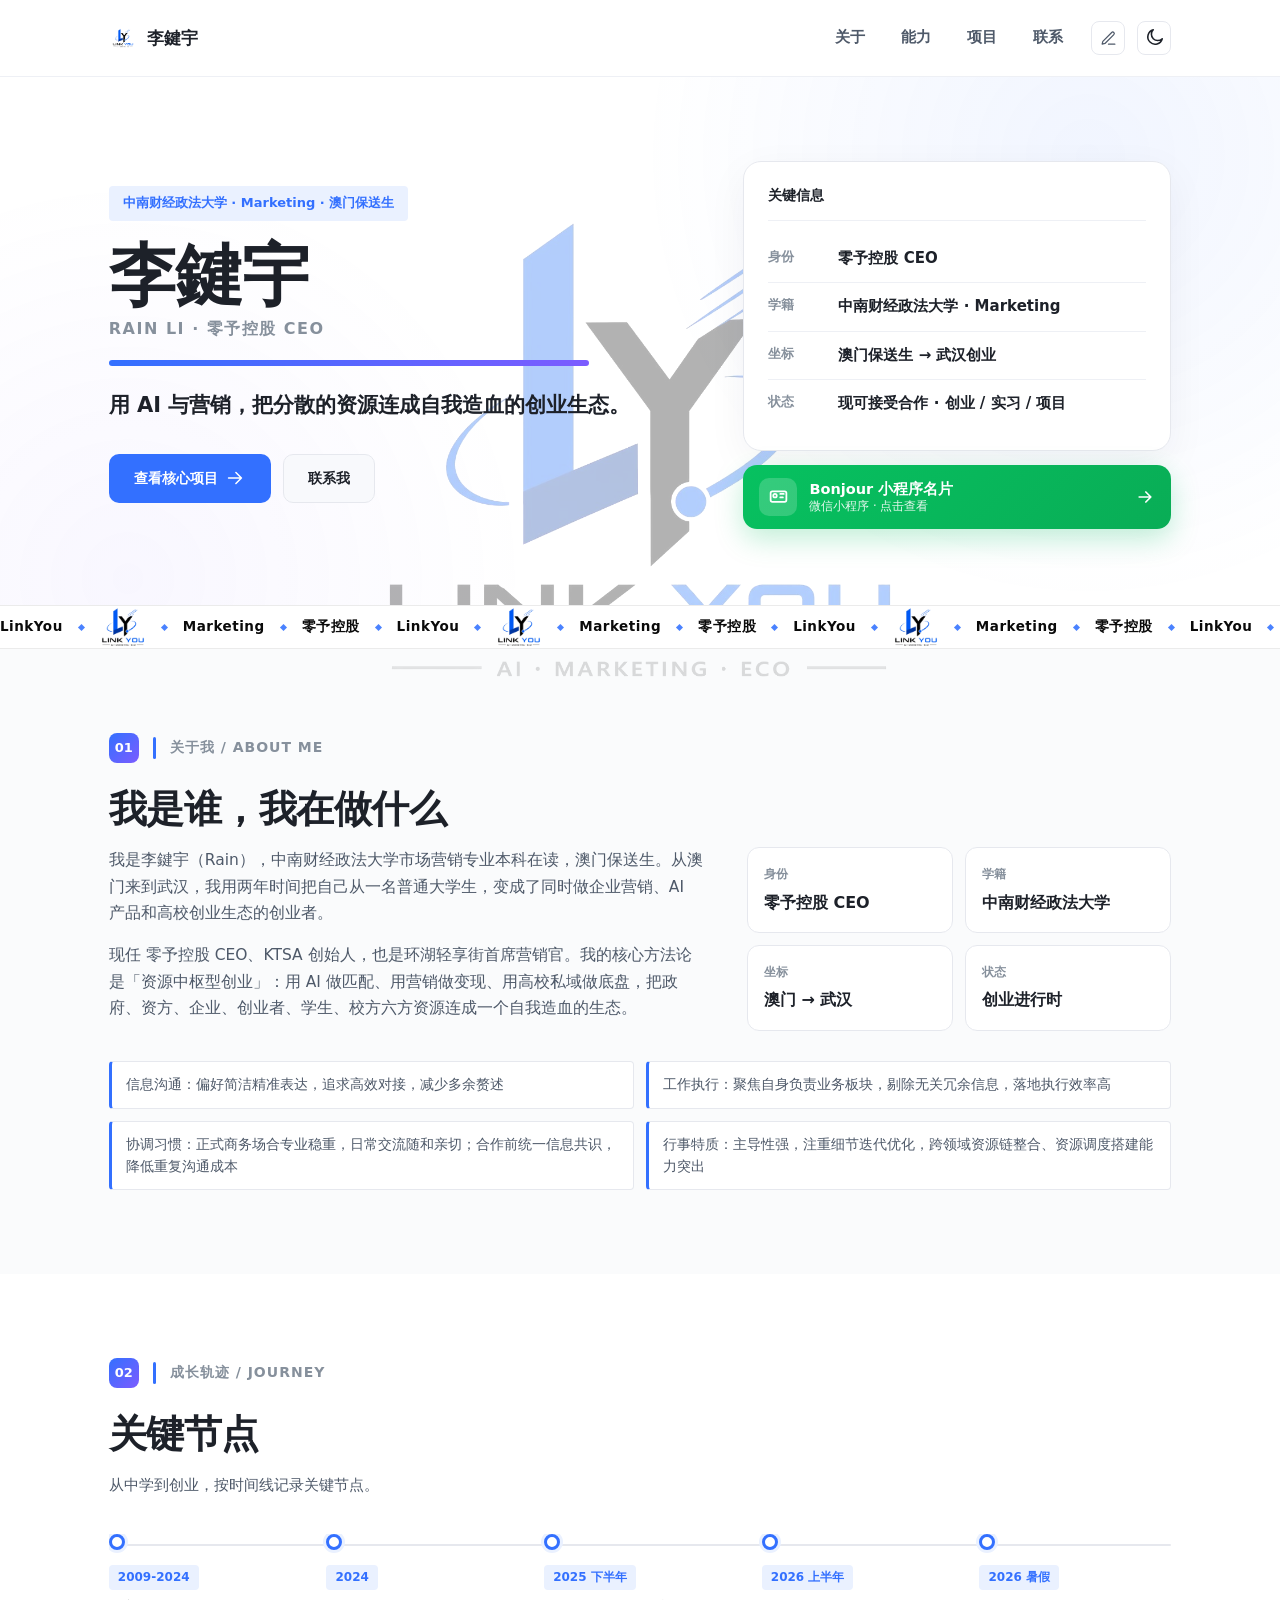
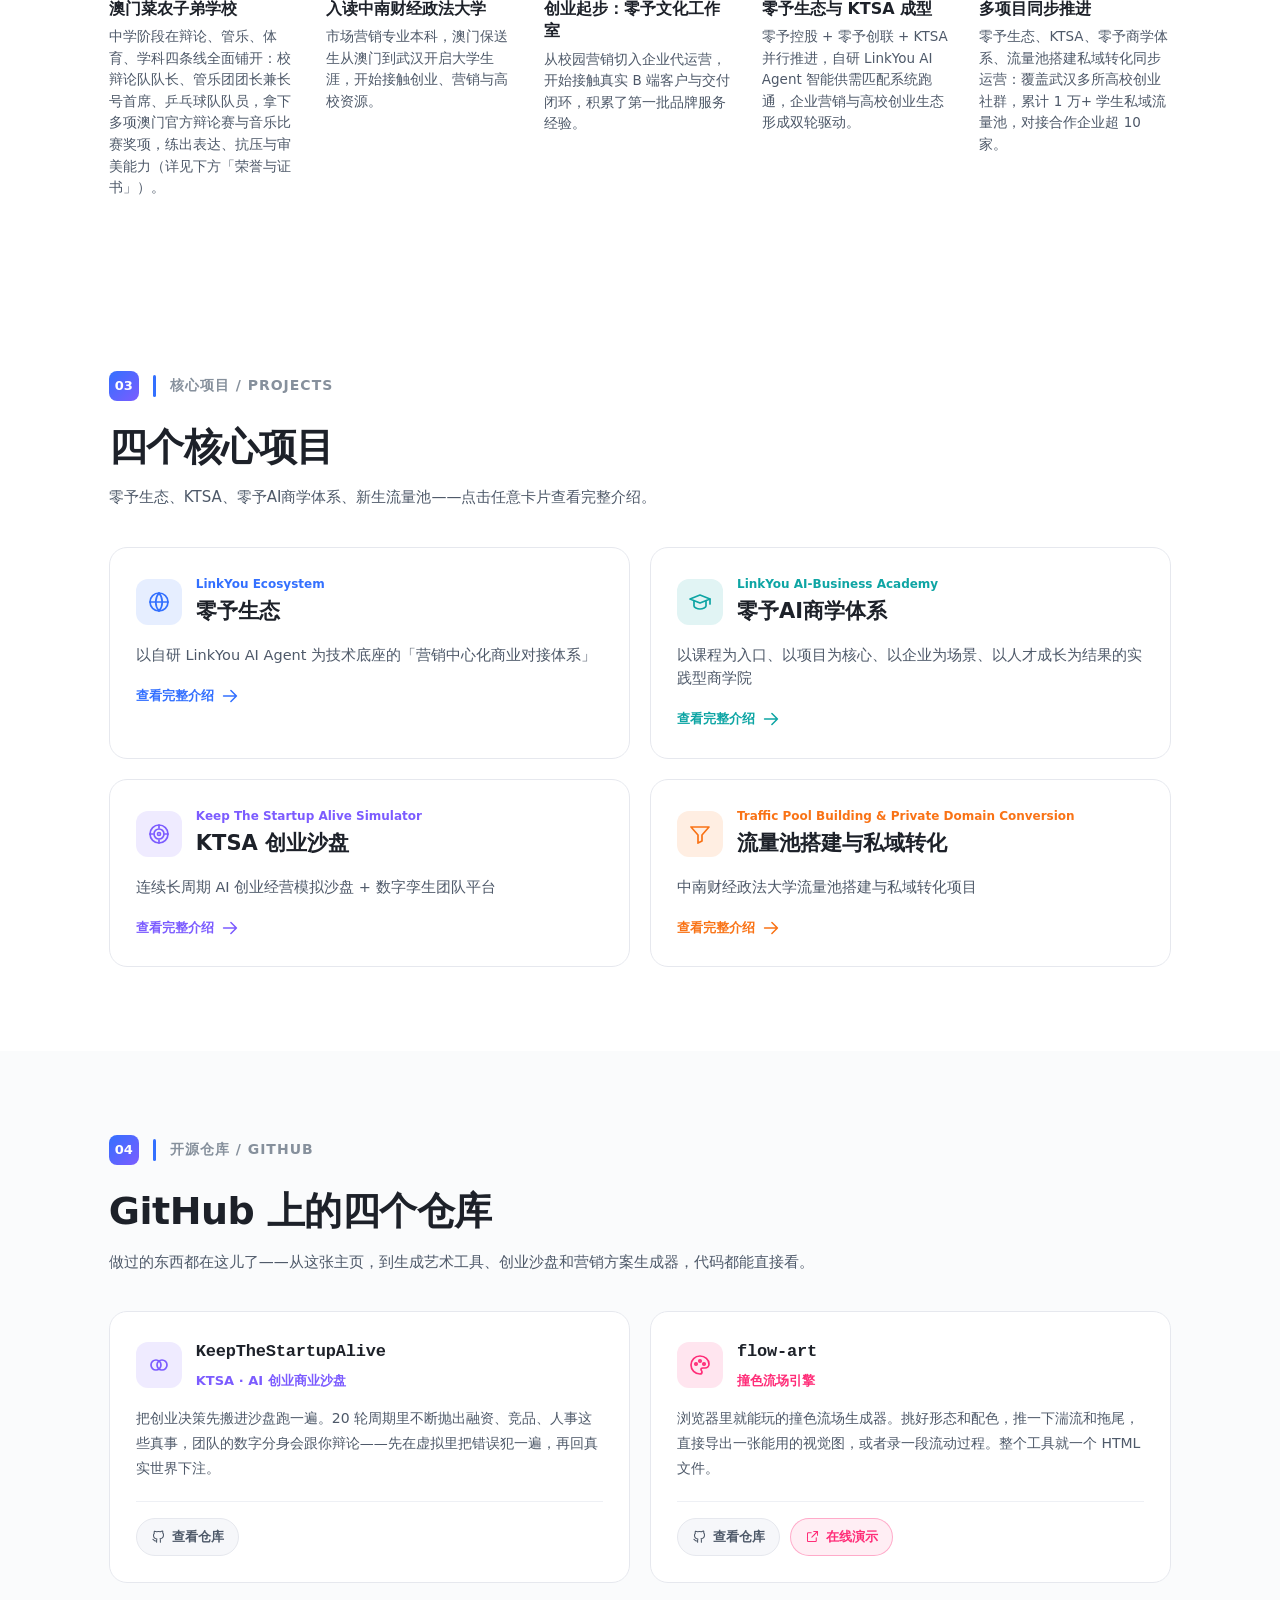
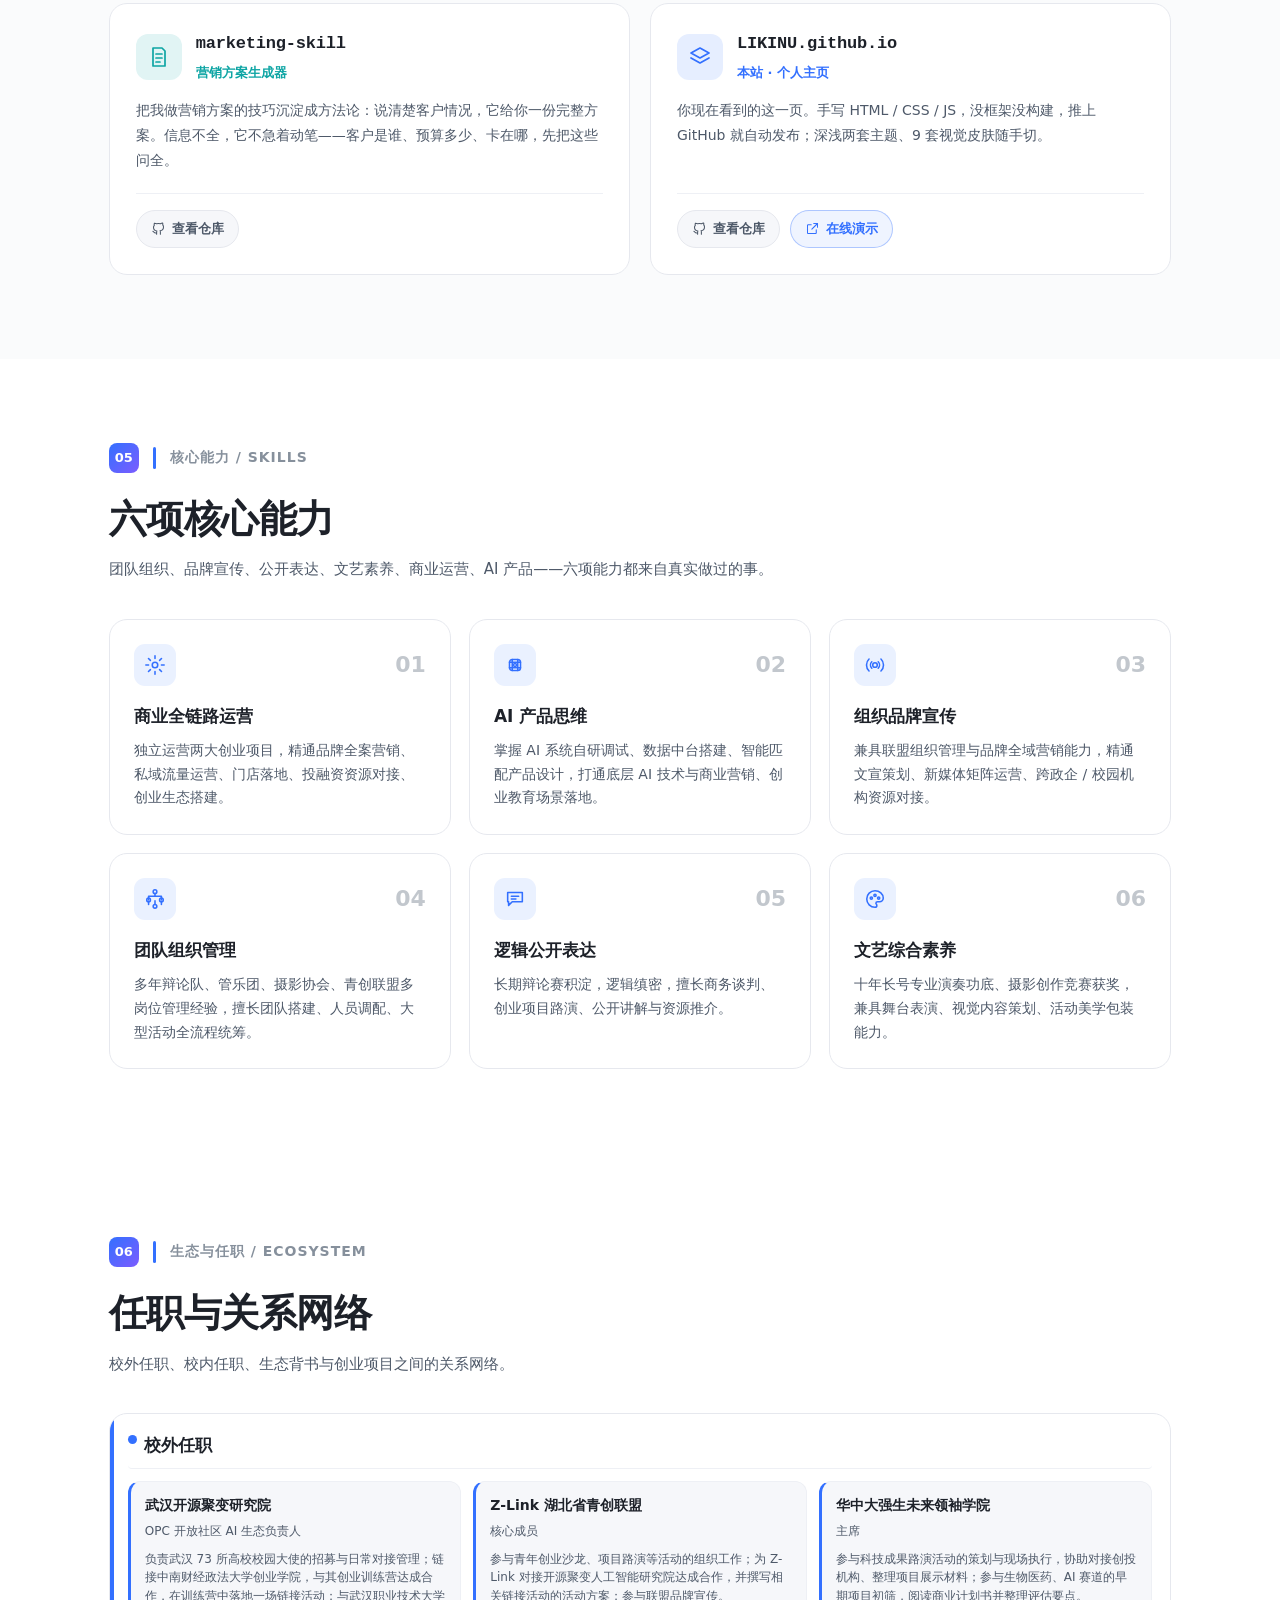
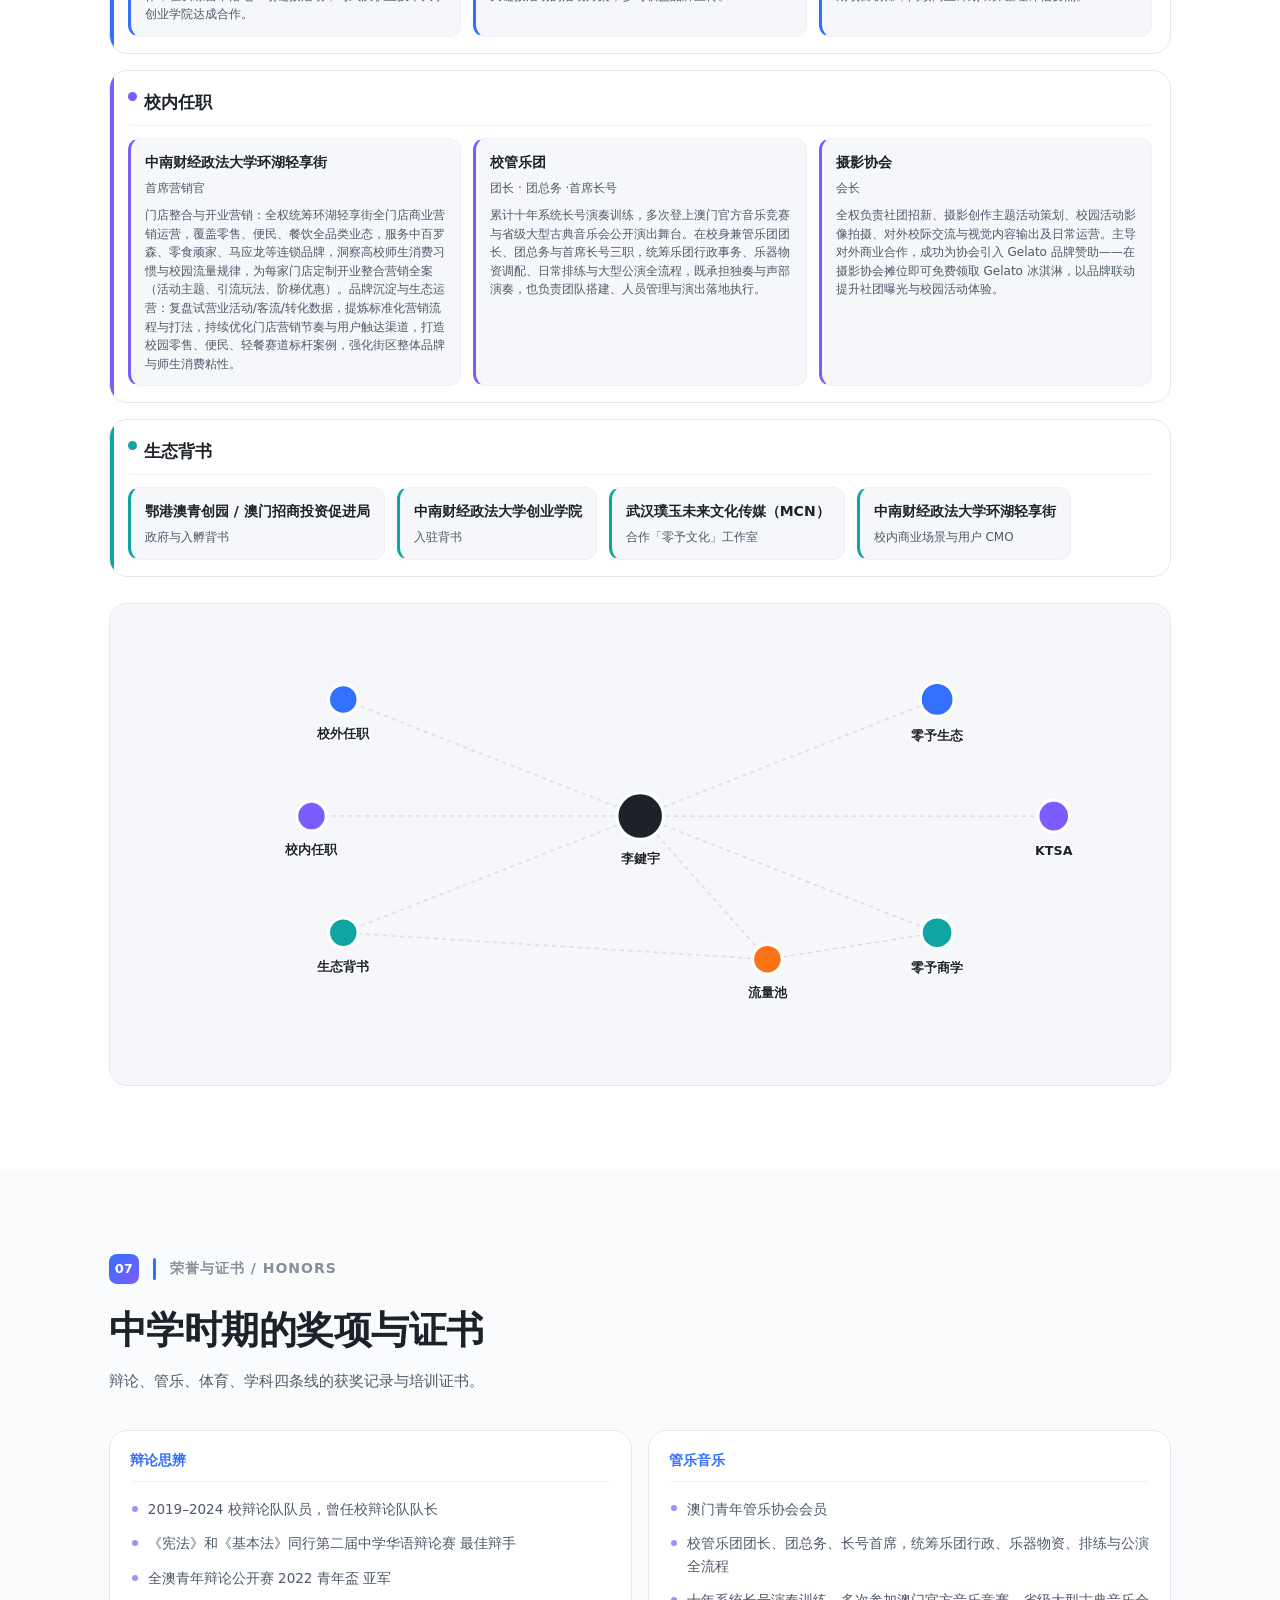
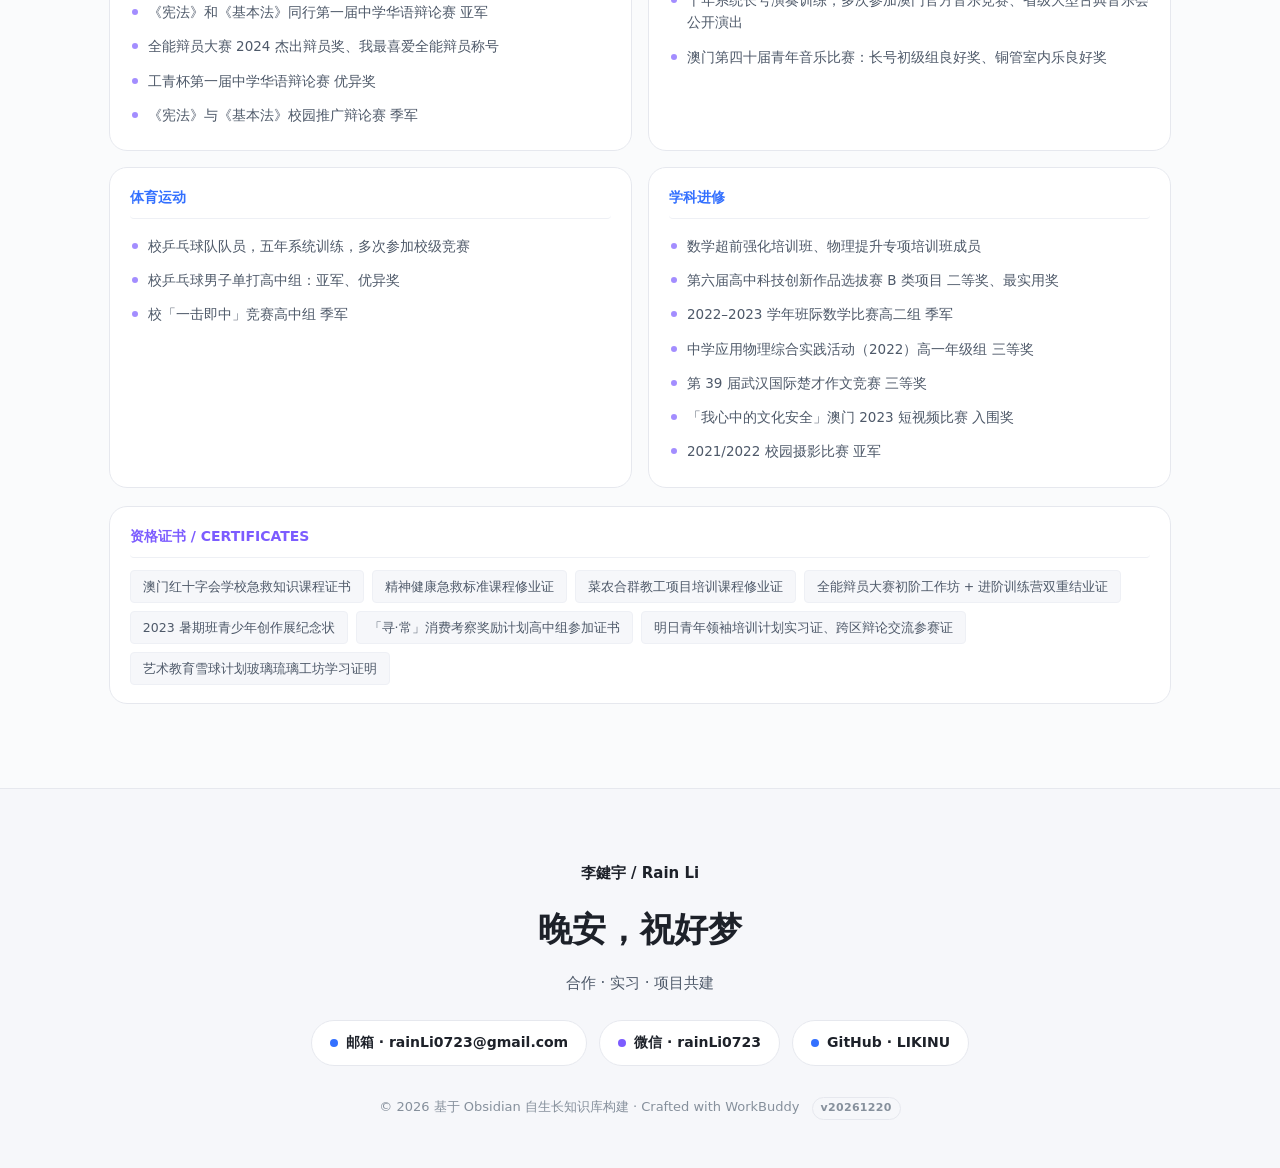
==== commit 36a826cb: "copy: marketing-skill 描述按用户改动落地并修顺末句; feat: 复制改动后询问是否清除本地覆盖" ====
--- a/index.html
+++ b/index.html
@@ -64,8 +64,8 @@
   <input type="file" id="etFile" accept="application/json,.json" hidden />
 
 
-  <script src="assets/data.js?v=20260835"></script>
-  <script src="assets/app.js?v=20260847"></script>
+  <script src="assets/data.js?v=20260836"></script>
+  <script src="assets/app.js?v=20260848"></script>
   <script src="assets/fx.js?v=20260846"></script>
   <script>
   /* logo 跟随：上半段居中，滚到 footer 顶线时整体随上方内容上滑、停在线上方。
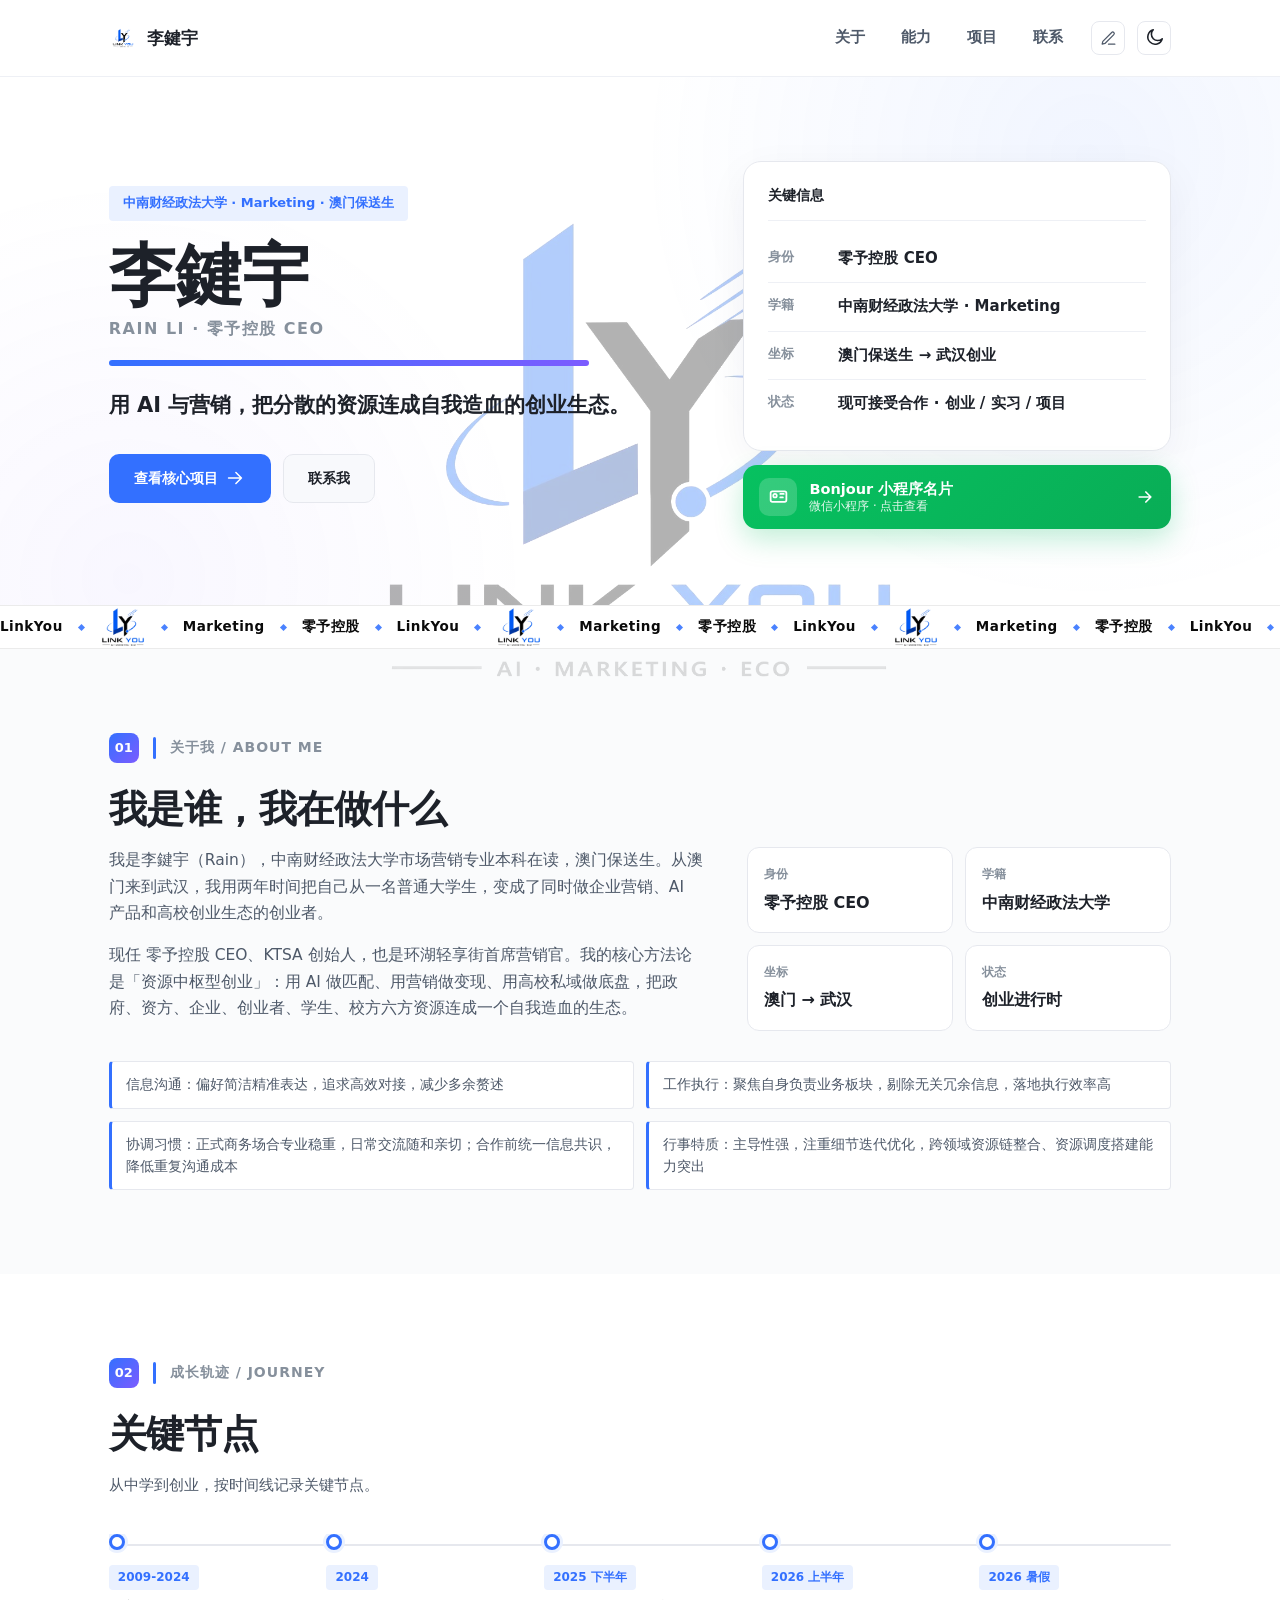
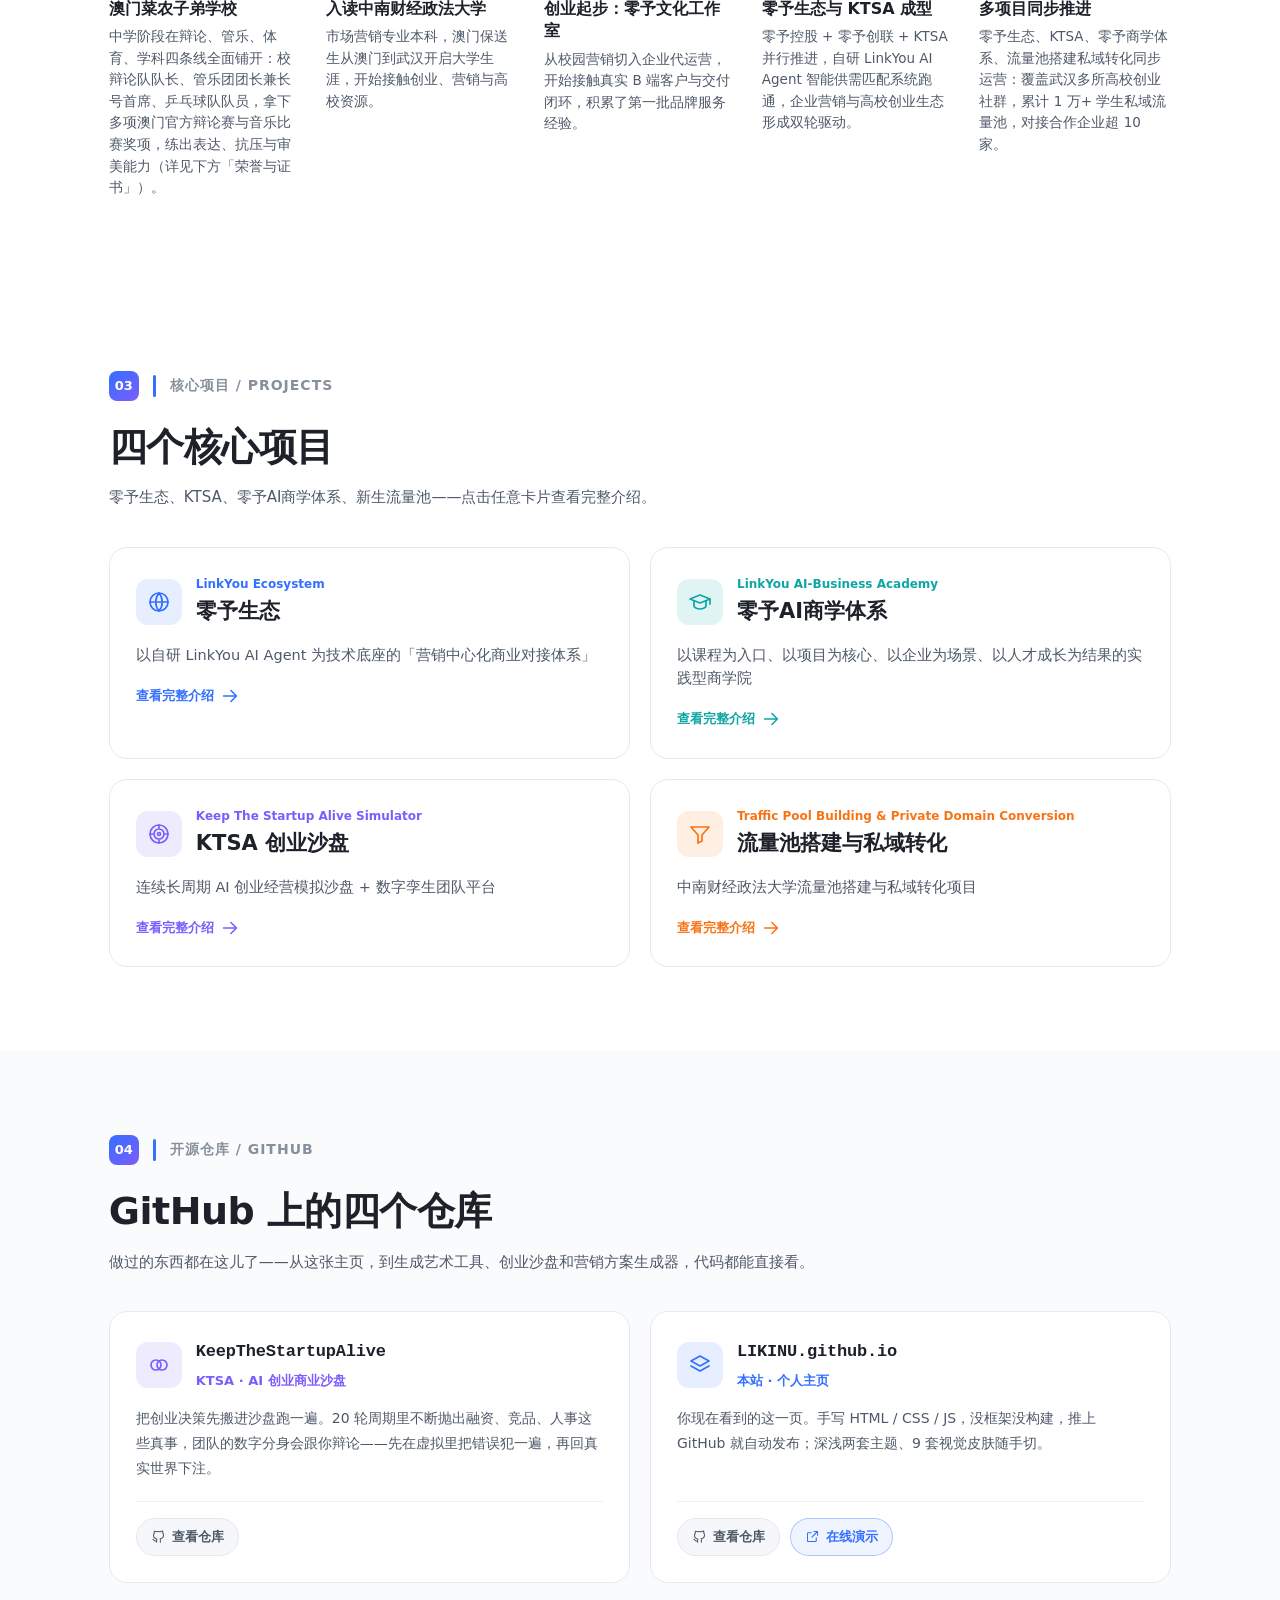
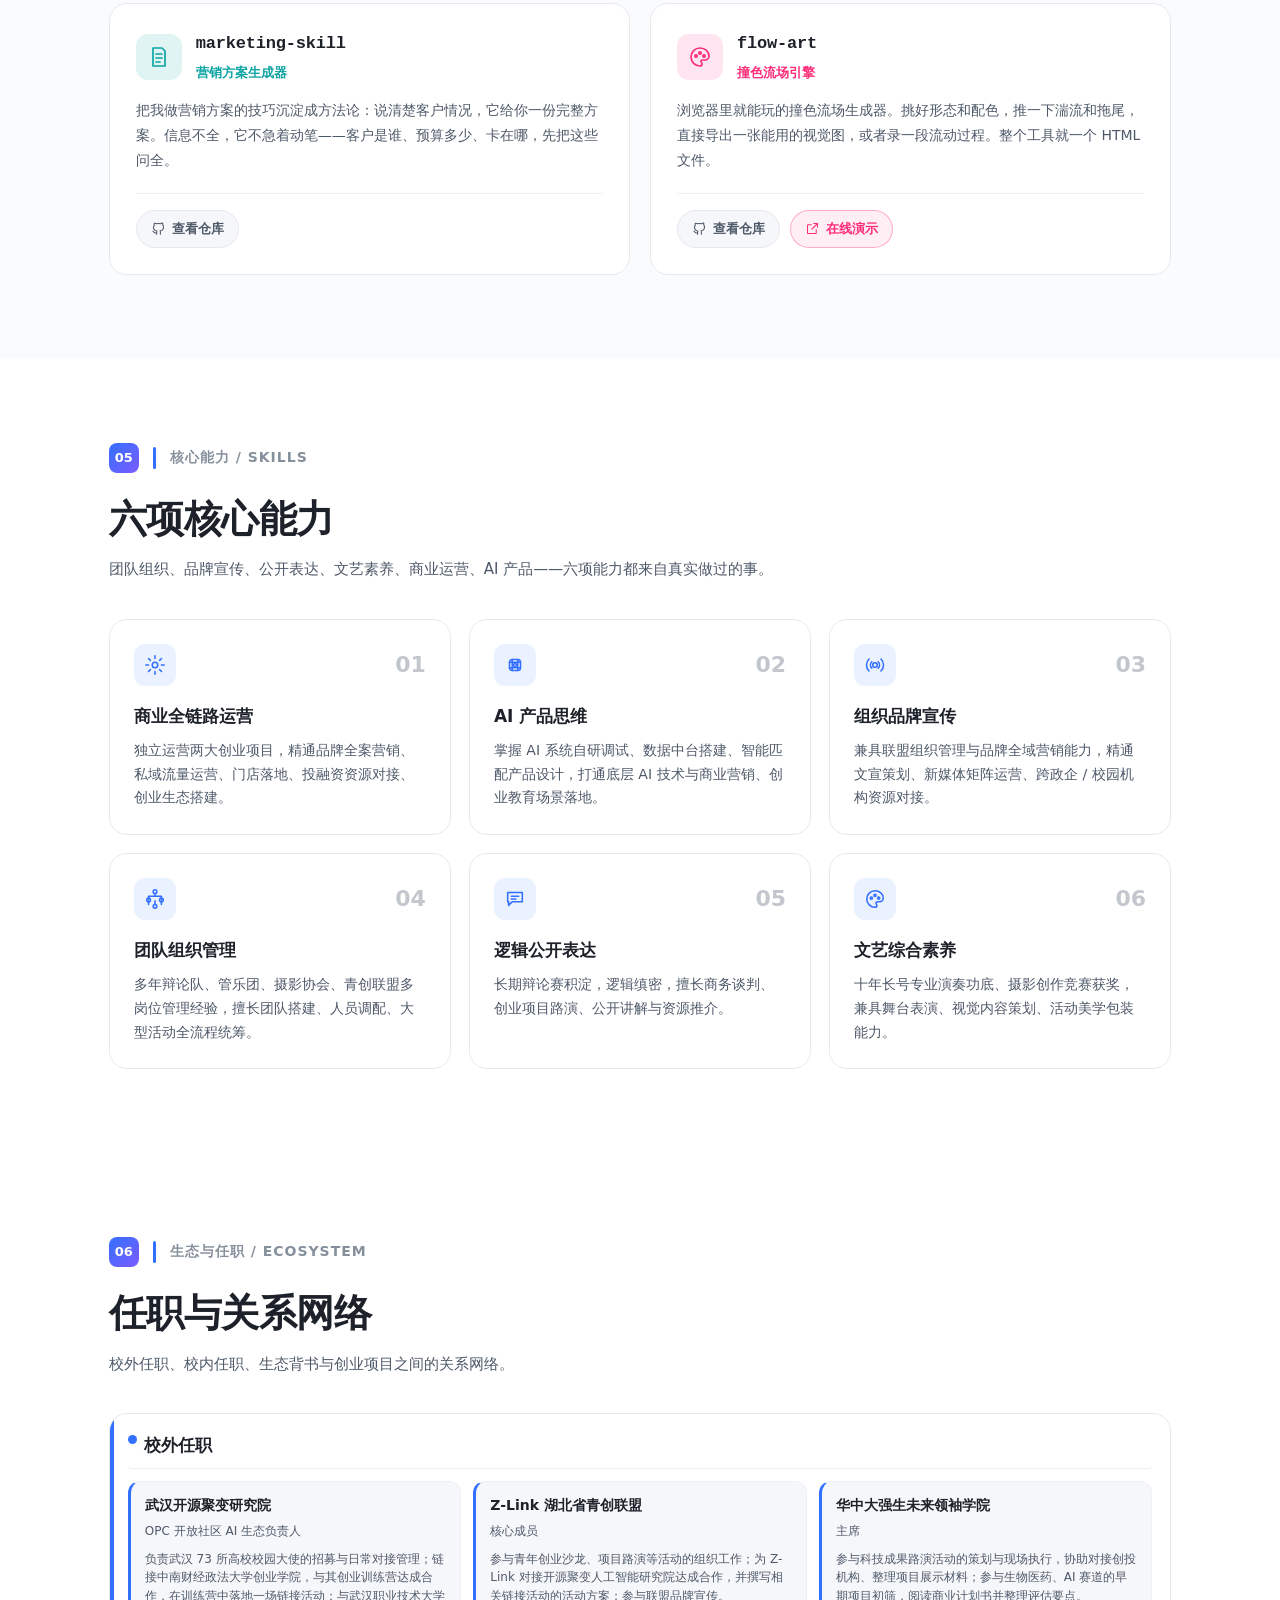
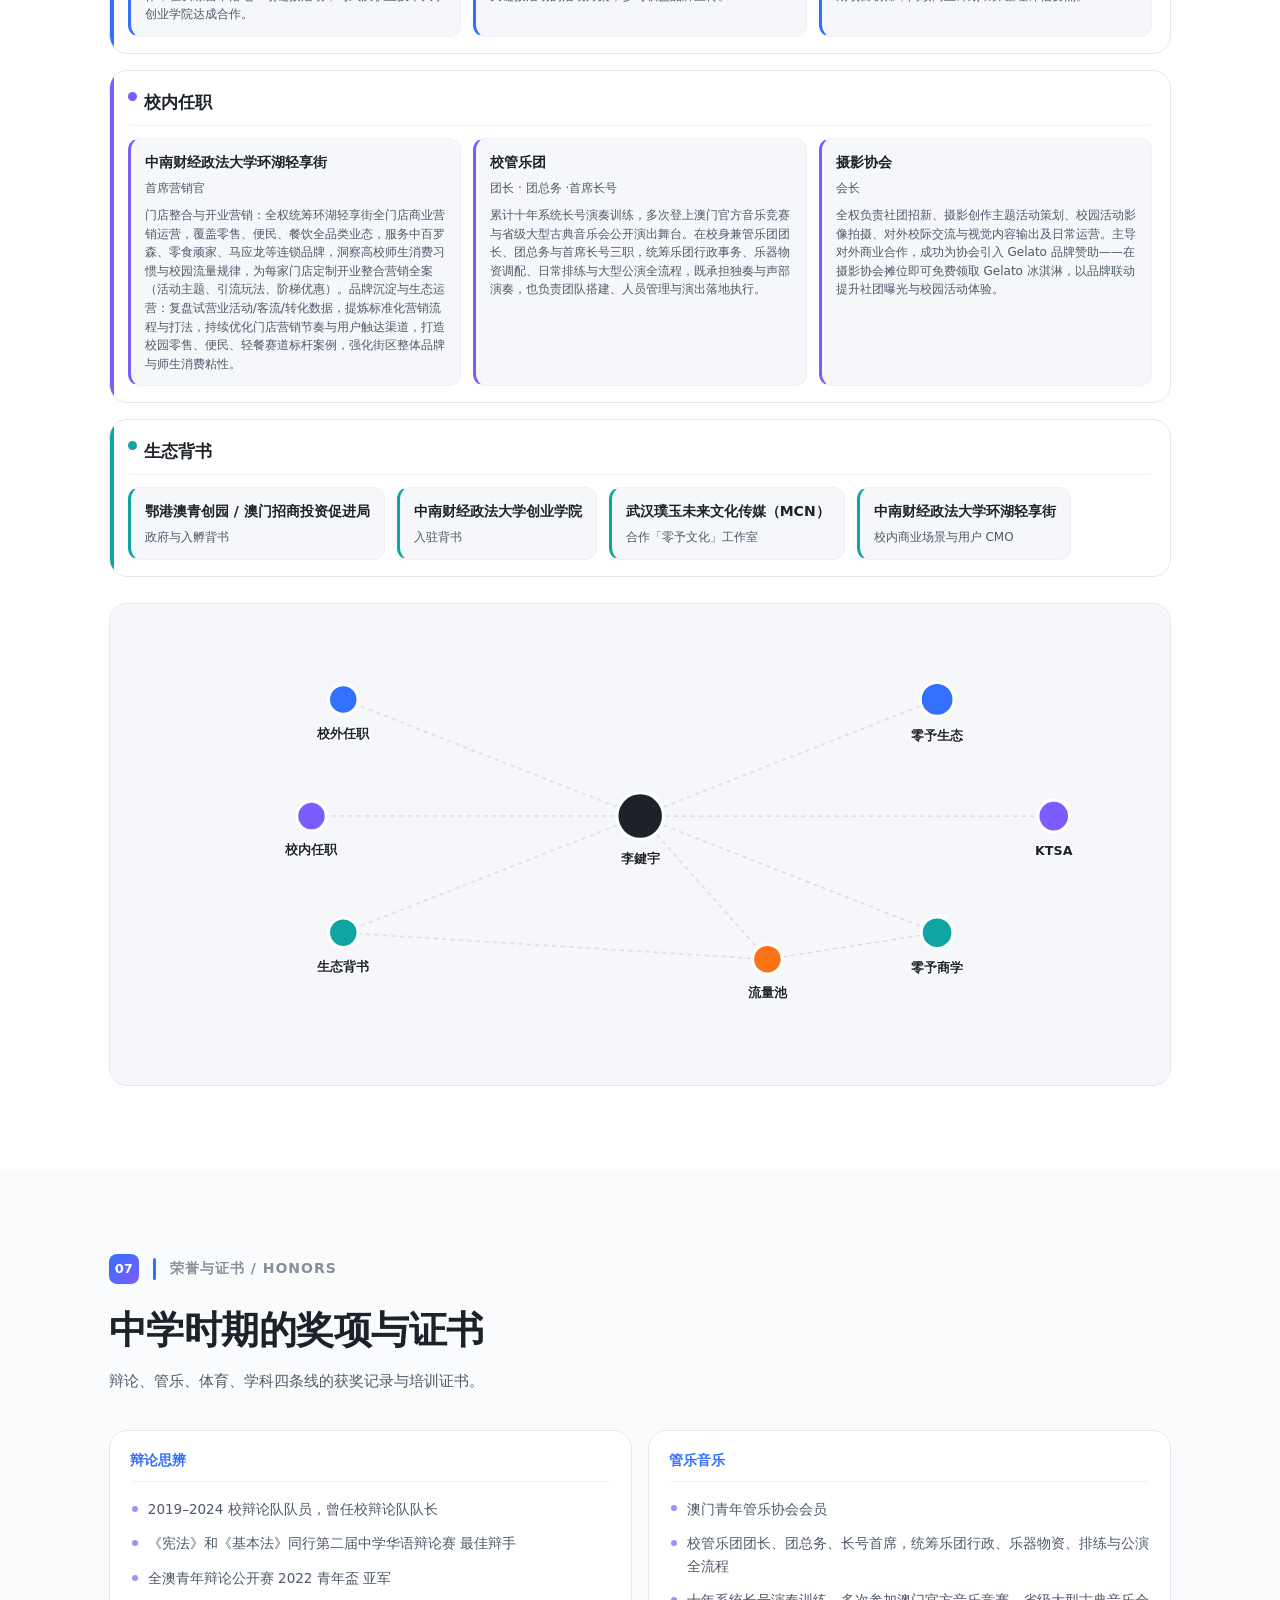
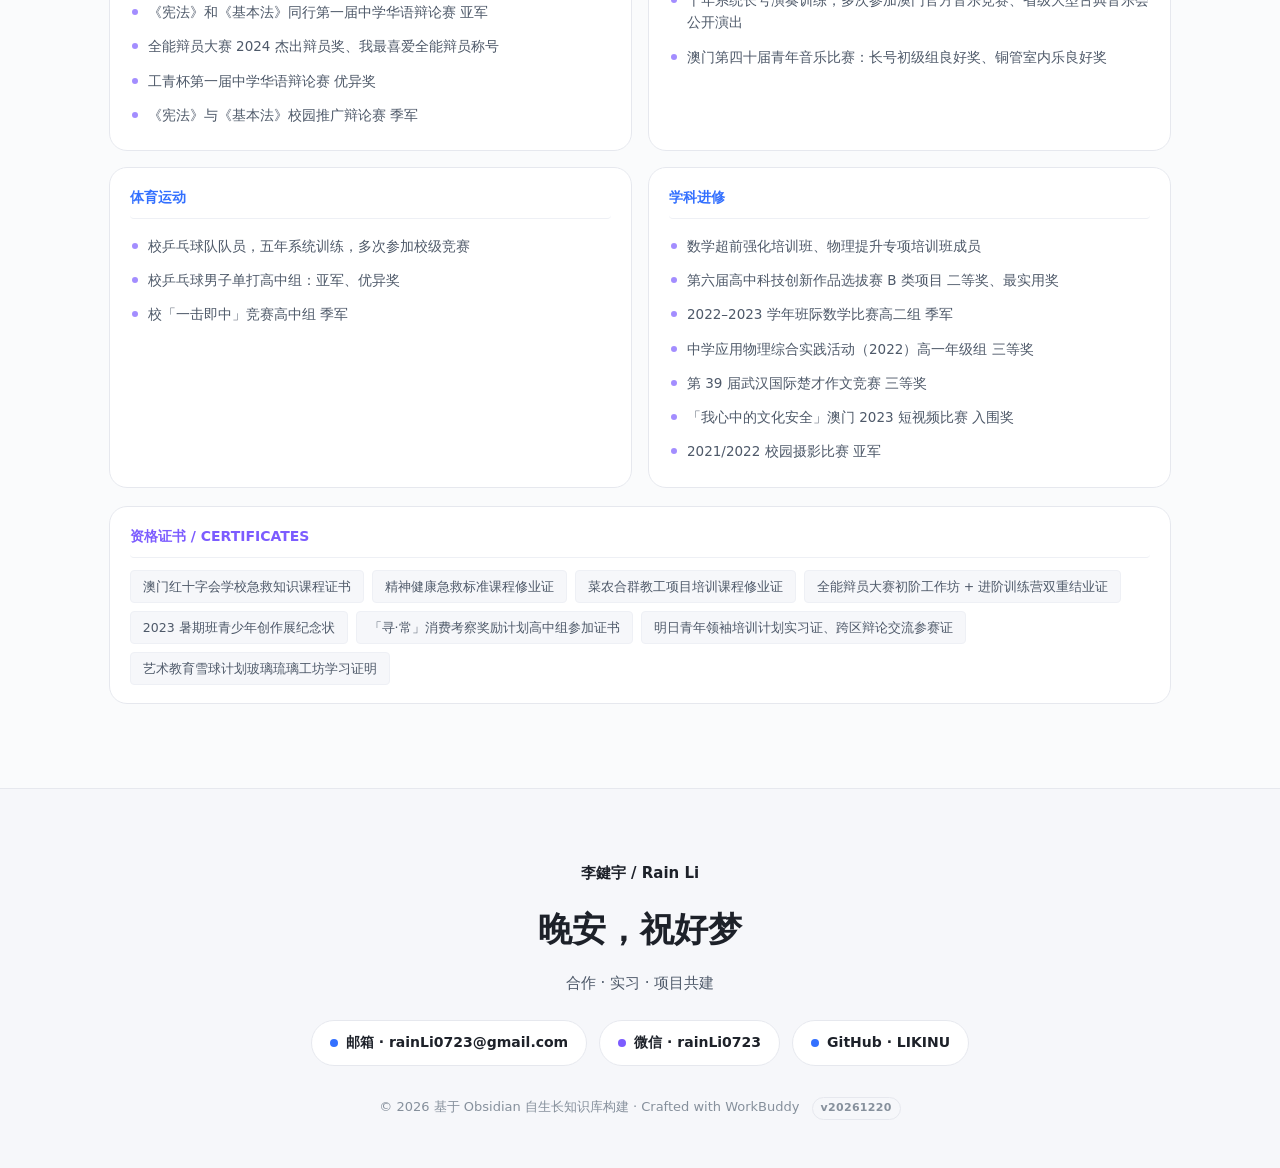
==== commit cf036795: "chore: GitHub卡片顺序调整为 1-4-3-2 (KTSA → 本站 → marketing-skill → flow-art)" ====
--- a/index.html
+++ b/index.html
@@ -64,7 +64,7 @@
   <input type="file" id="etFile" accept="application/json,.json" hidden />
 
 
-  <script src="assets/data.js?v=20260836"></script>
+  <script src="assets/data.js?v=20260837"></script>
   <script src="assets/app.js?v=20260848"></script>
   <script src="assets/fx.js?v=20260846"></script>
   <script>
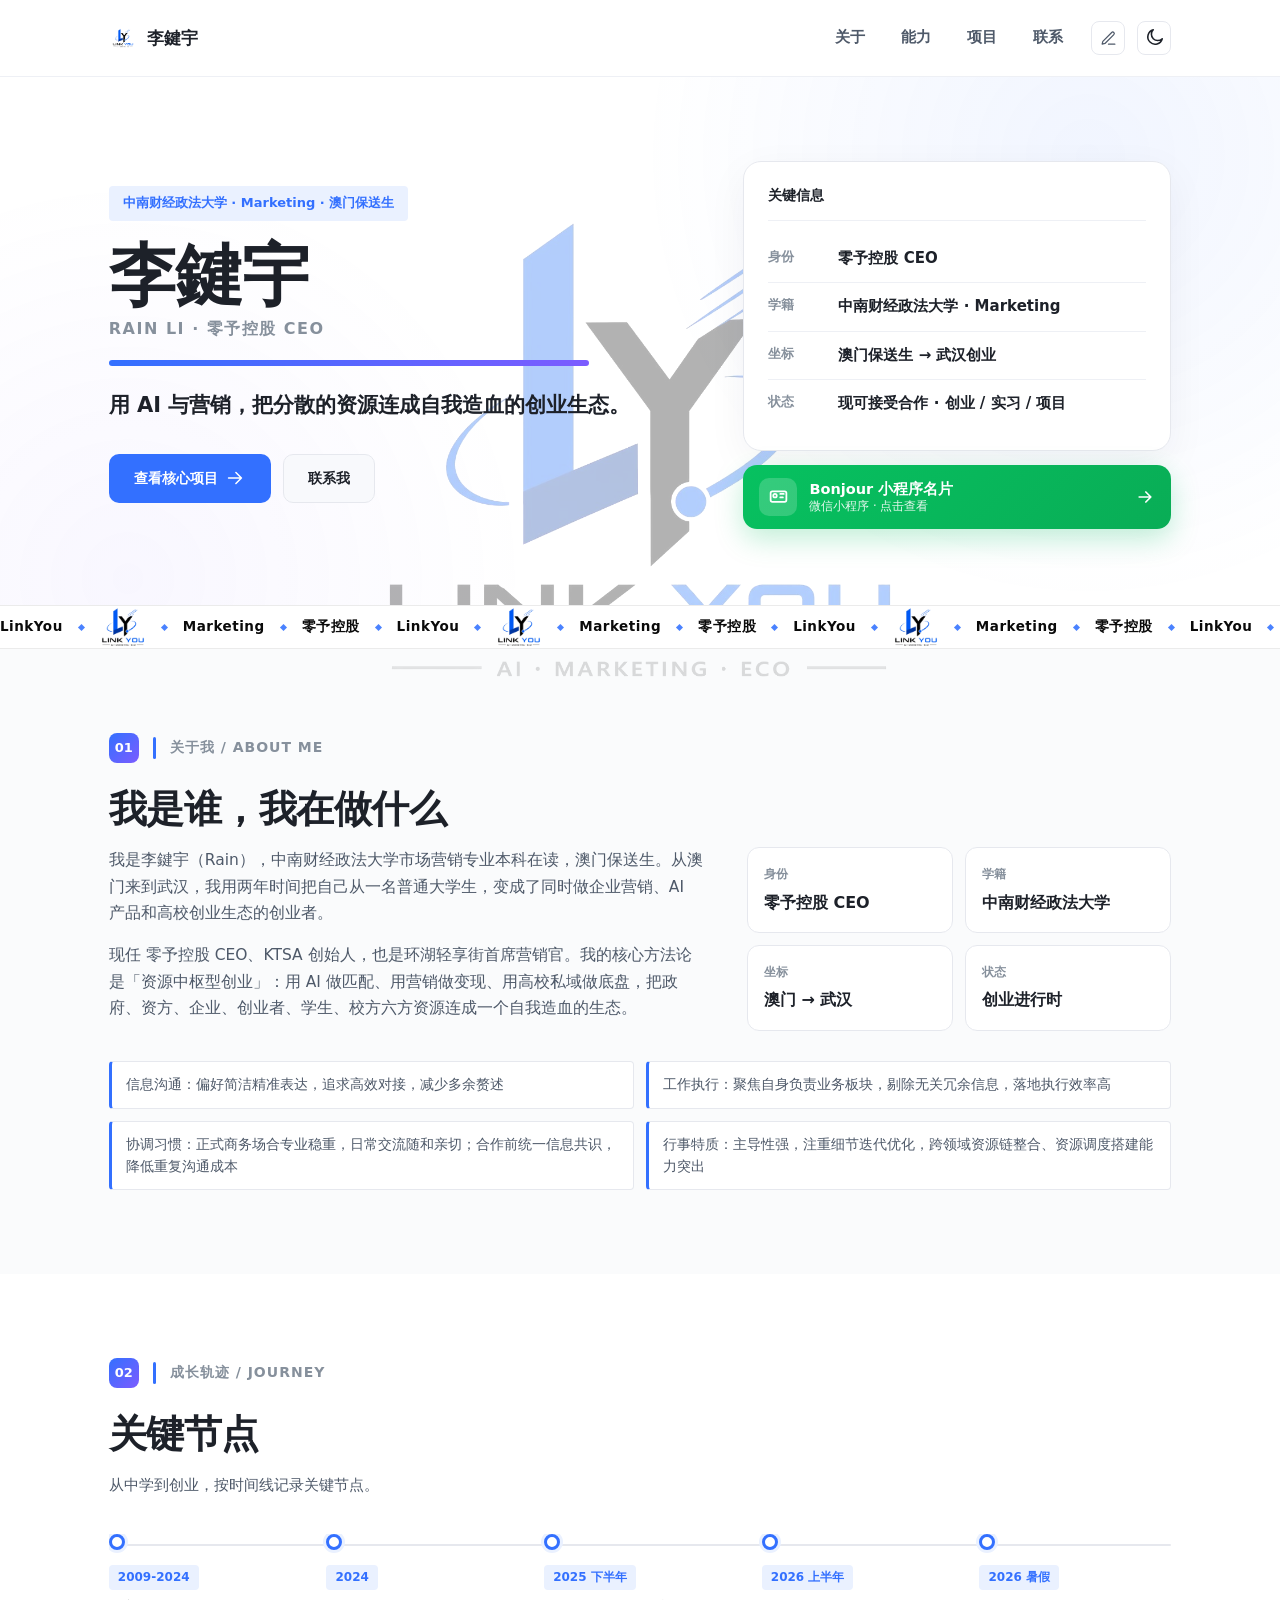
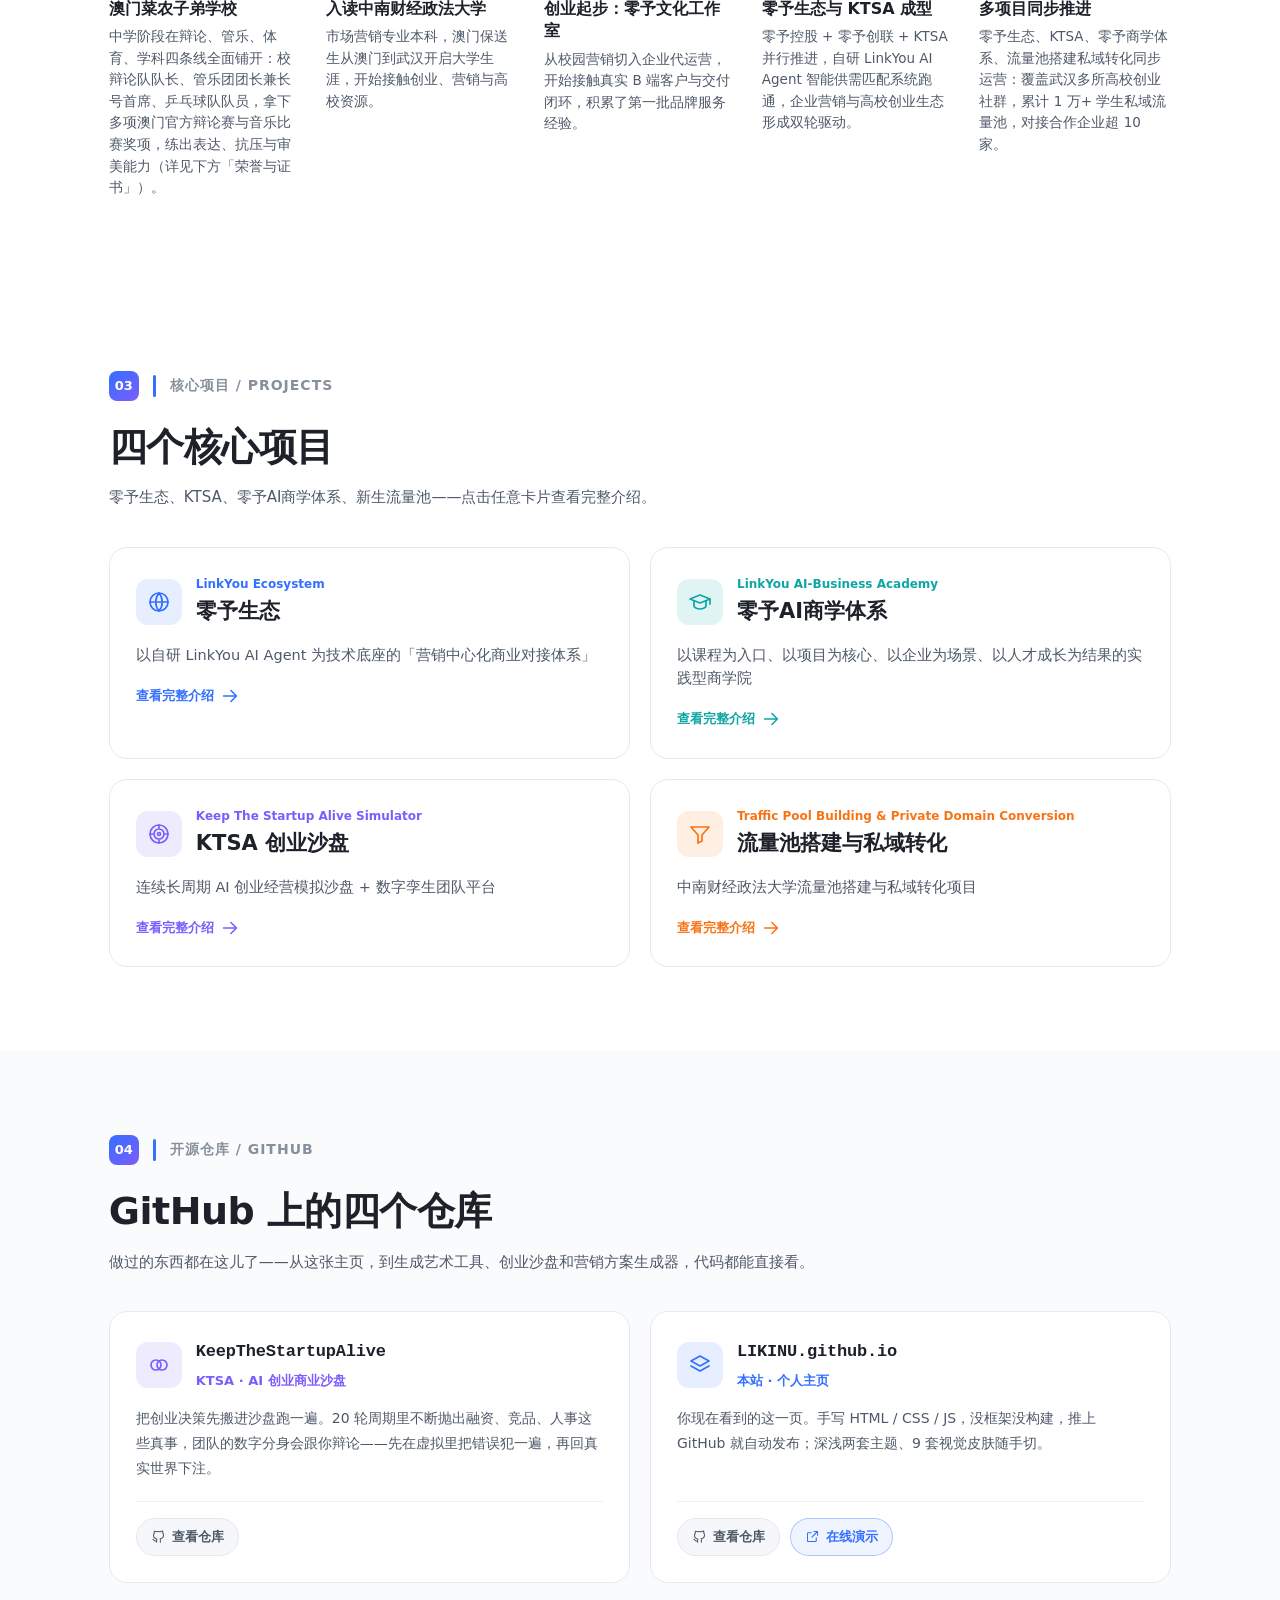
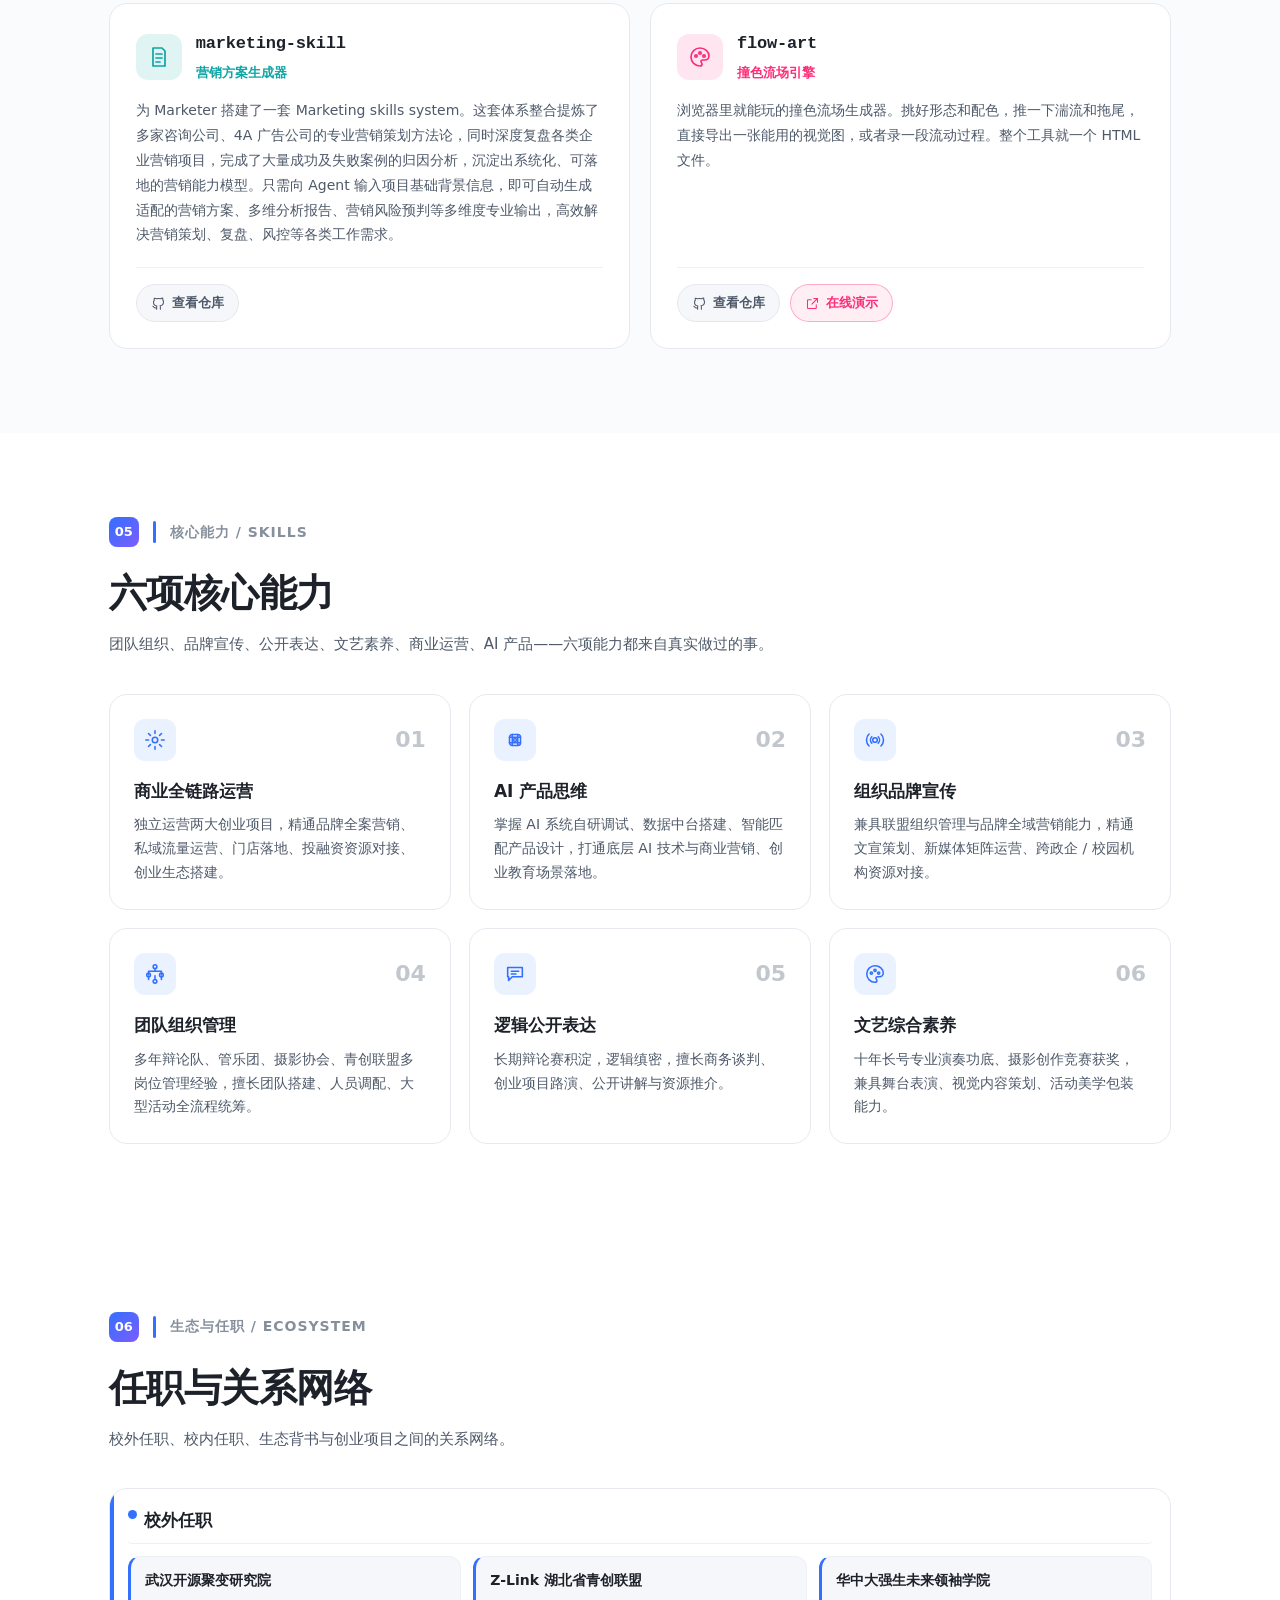
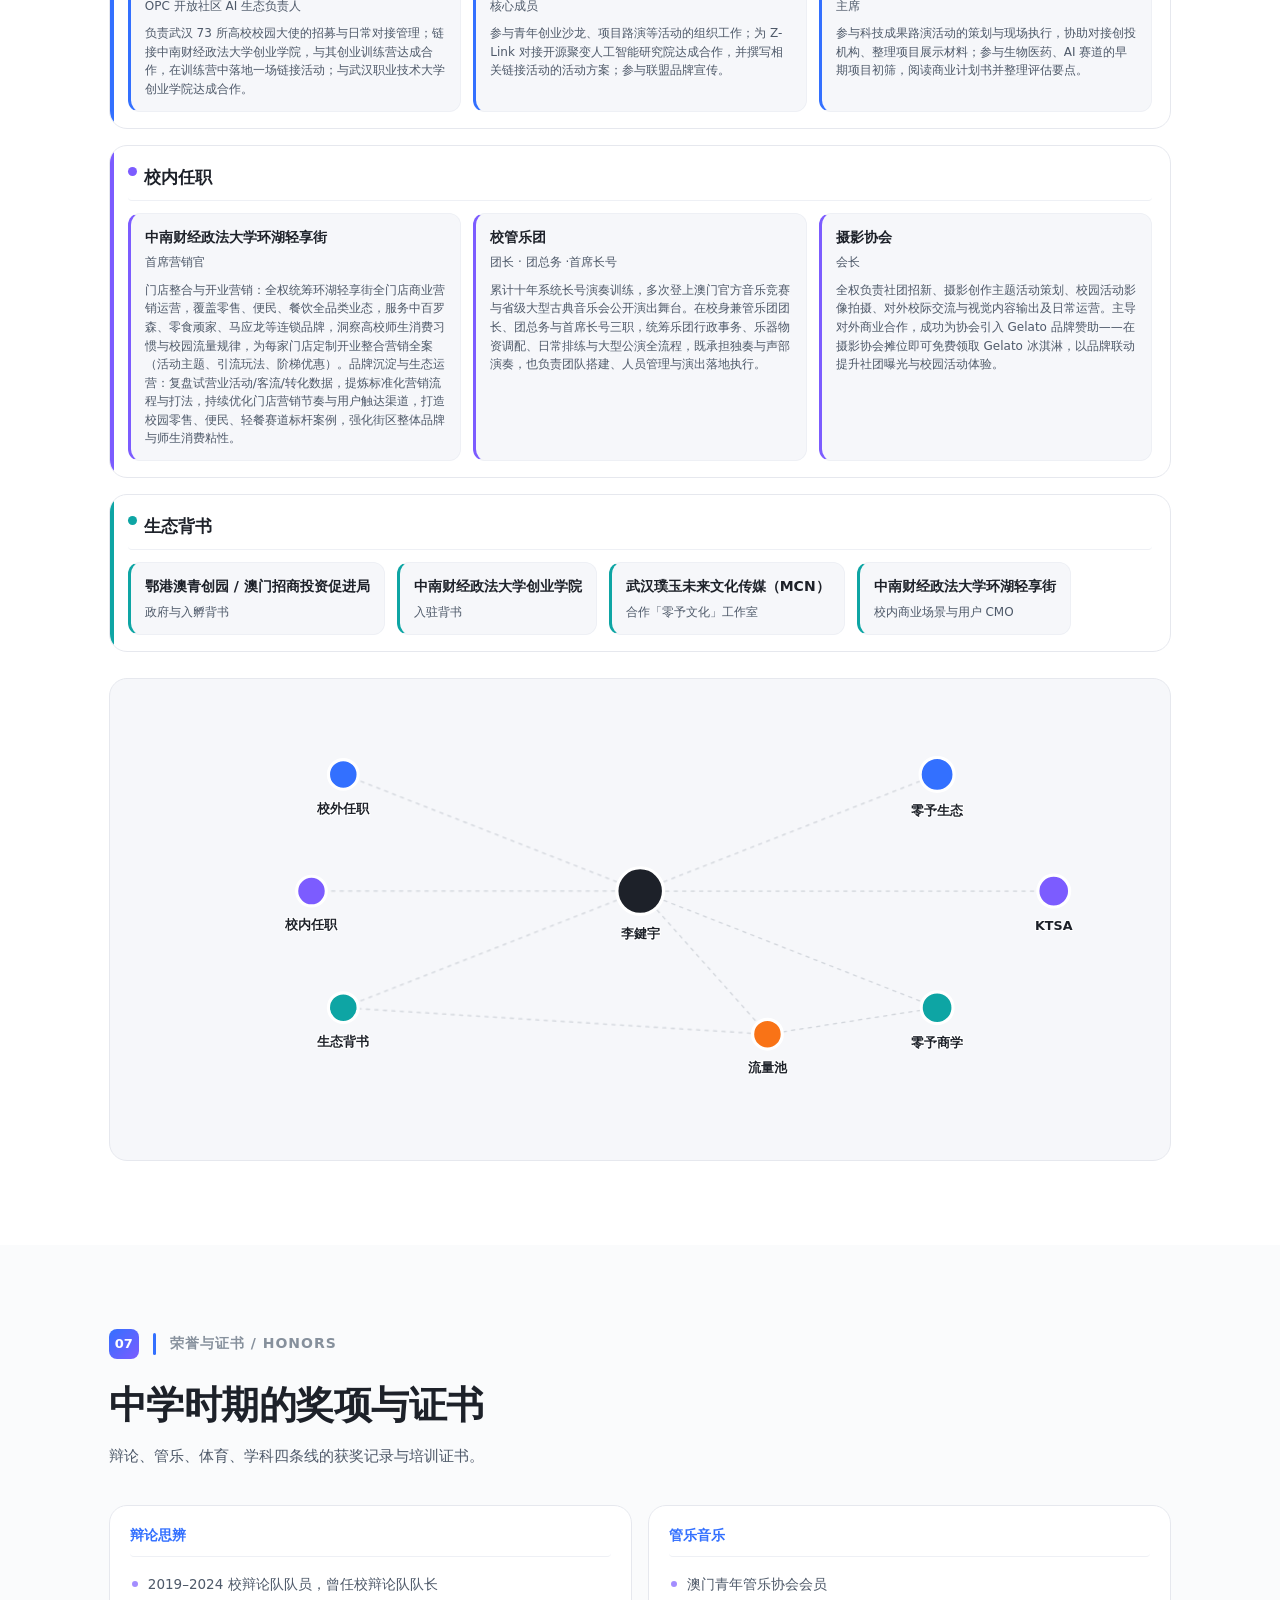
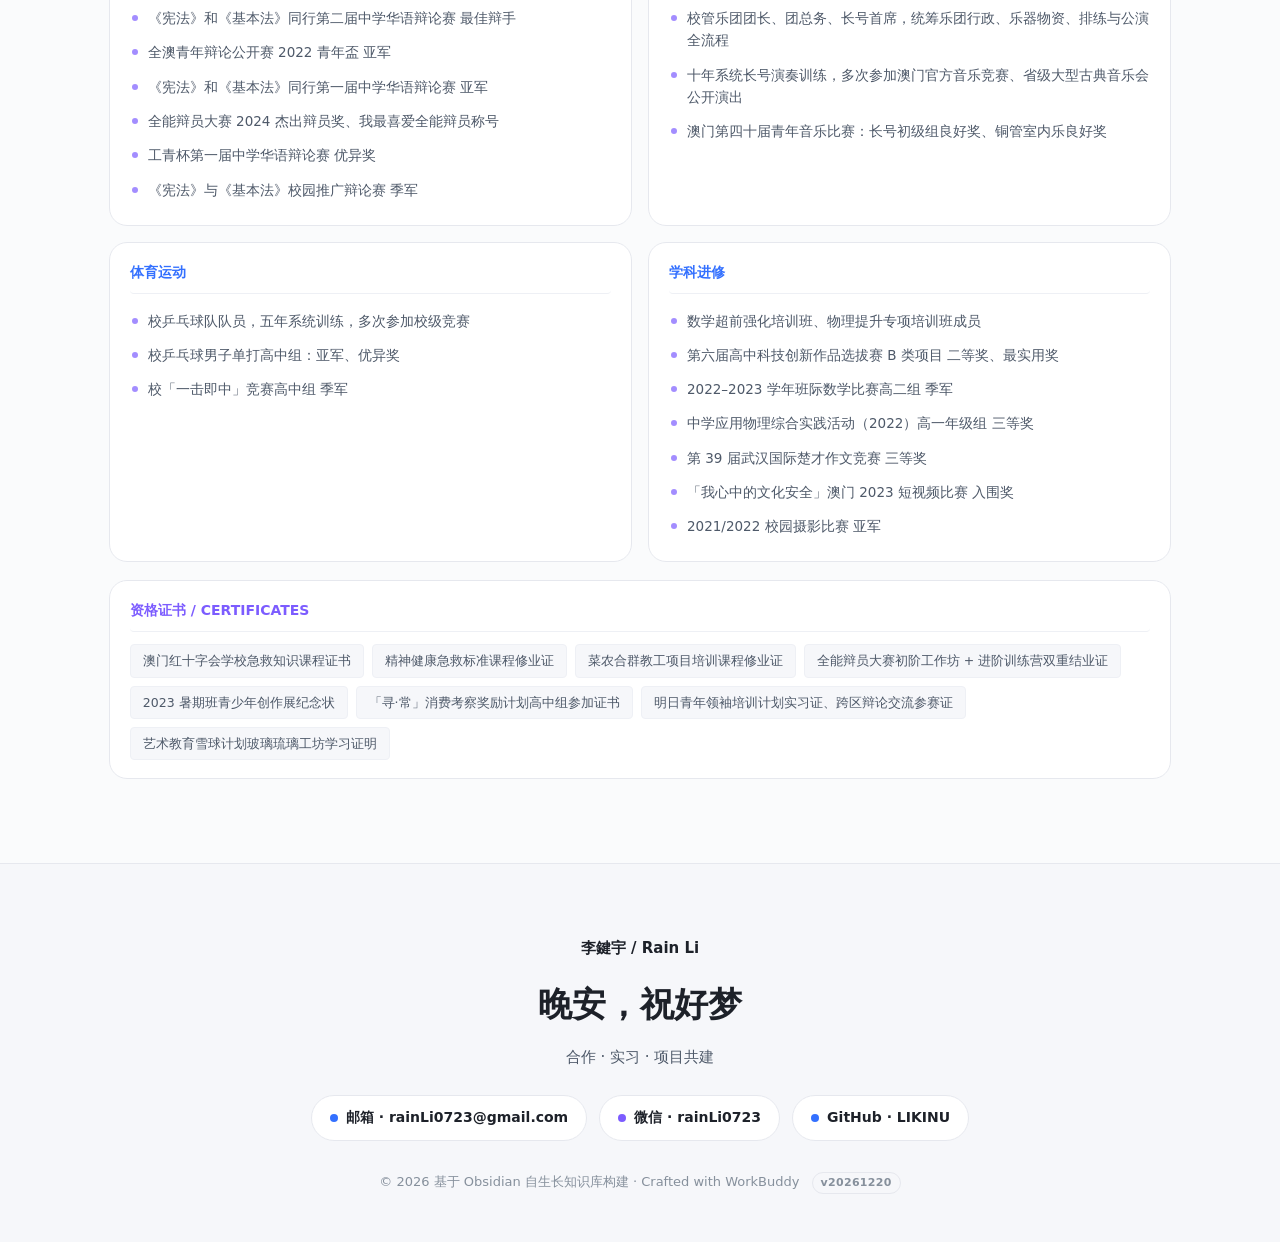
==== commit 8c014d39: "copy: marketing-skill 描述按用户新版落地(专业定位版,补中英空格)" ====
--- a/index.html
+++ b/index.html
@@ -64,7 +64,7 @@
   <input type="file" id="etFile" accept="application/json,.json" hidden />
 
 
-  <script src="assets/data.js?v=20260837"></script>
+  <script src="assets/data.js?v=20260838"></script>
   <script src="assets/app.js?v=20260848"></script>
   <script src="assets/fx.js?v=20260846"></script>
   <script>
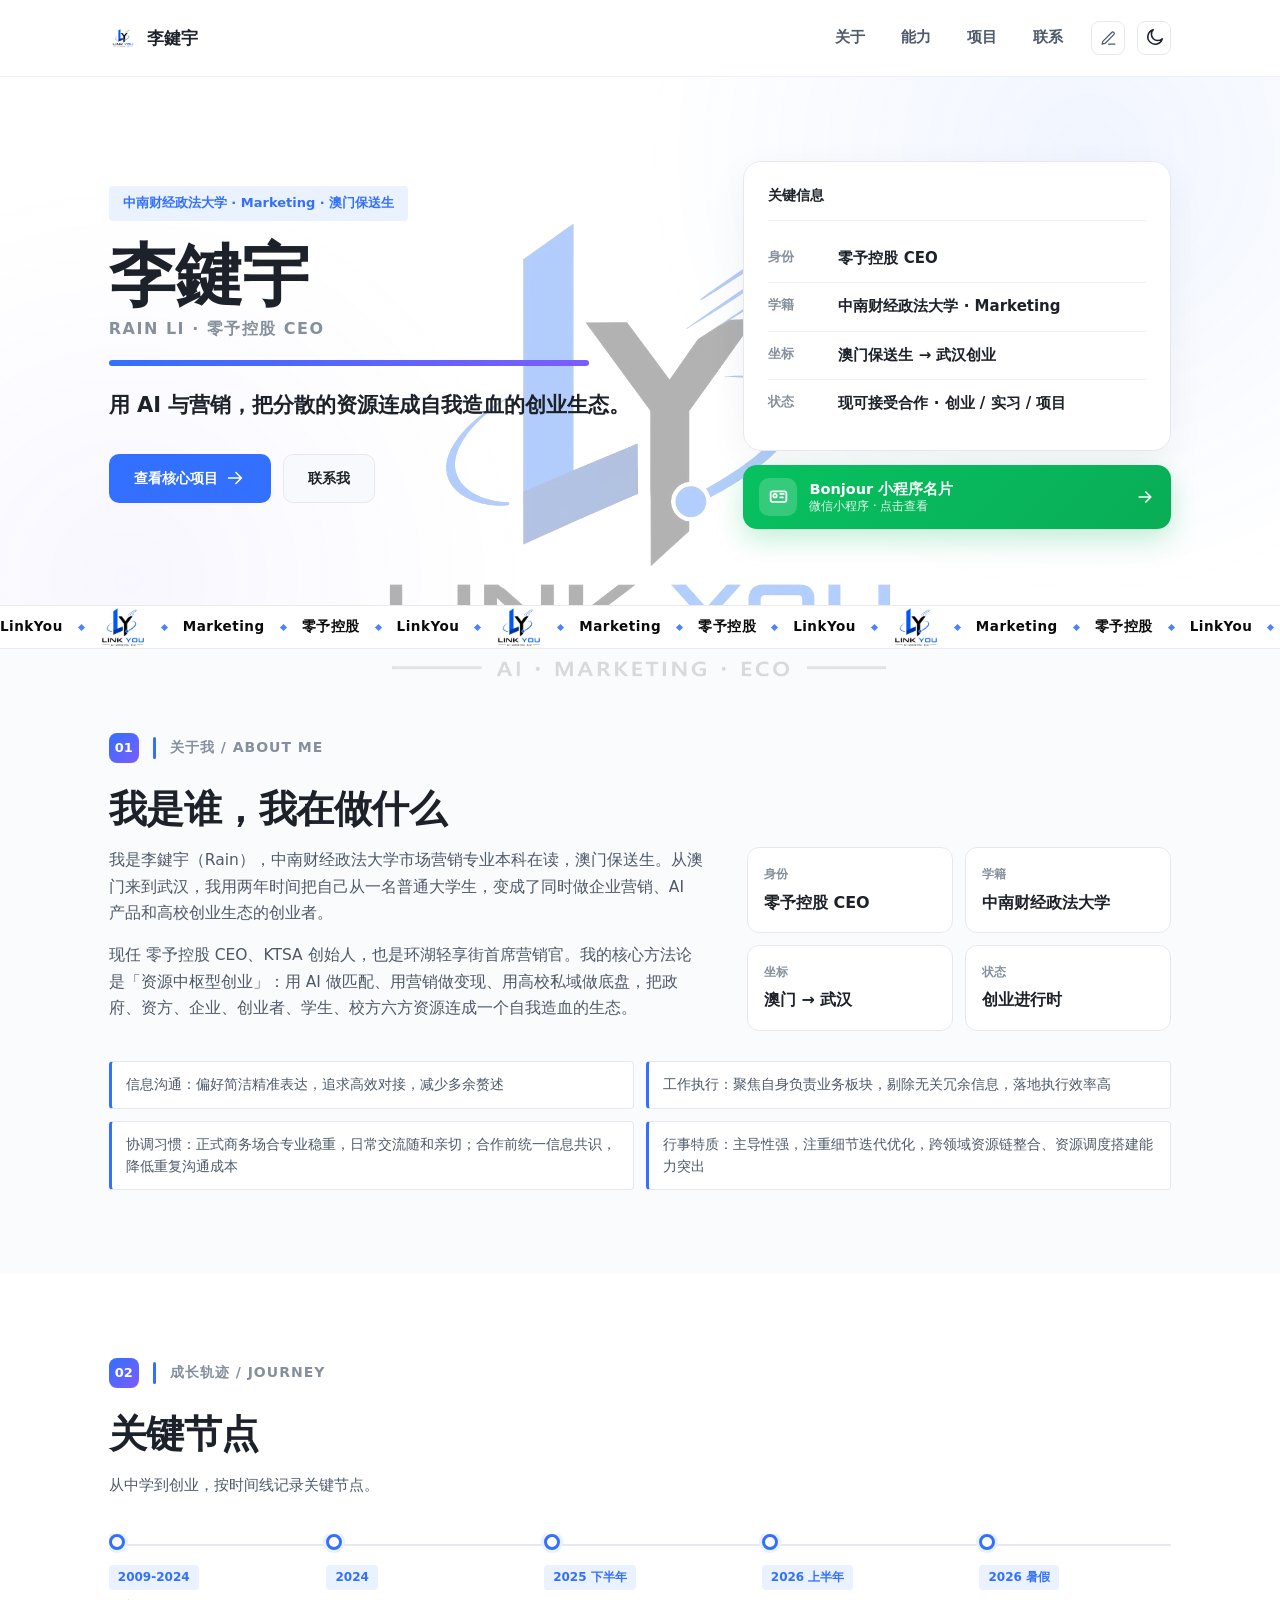
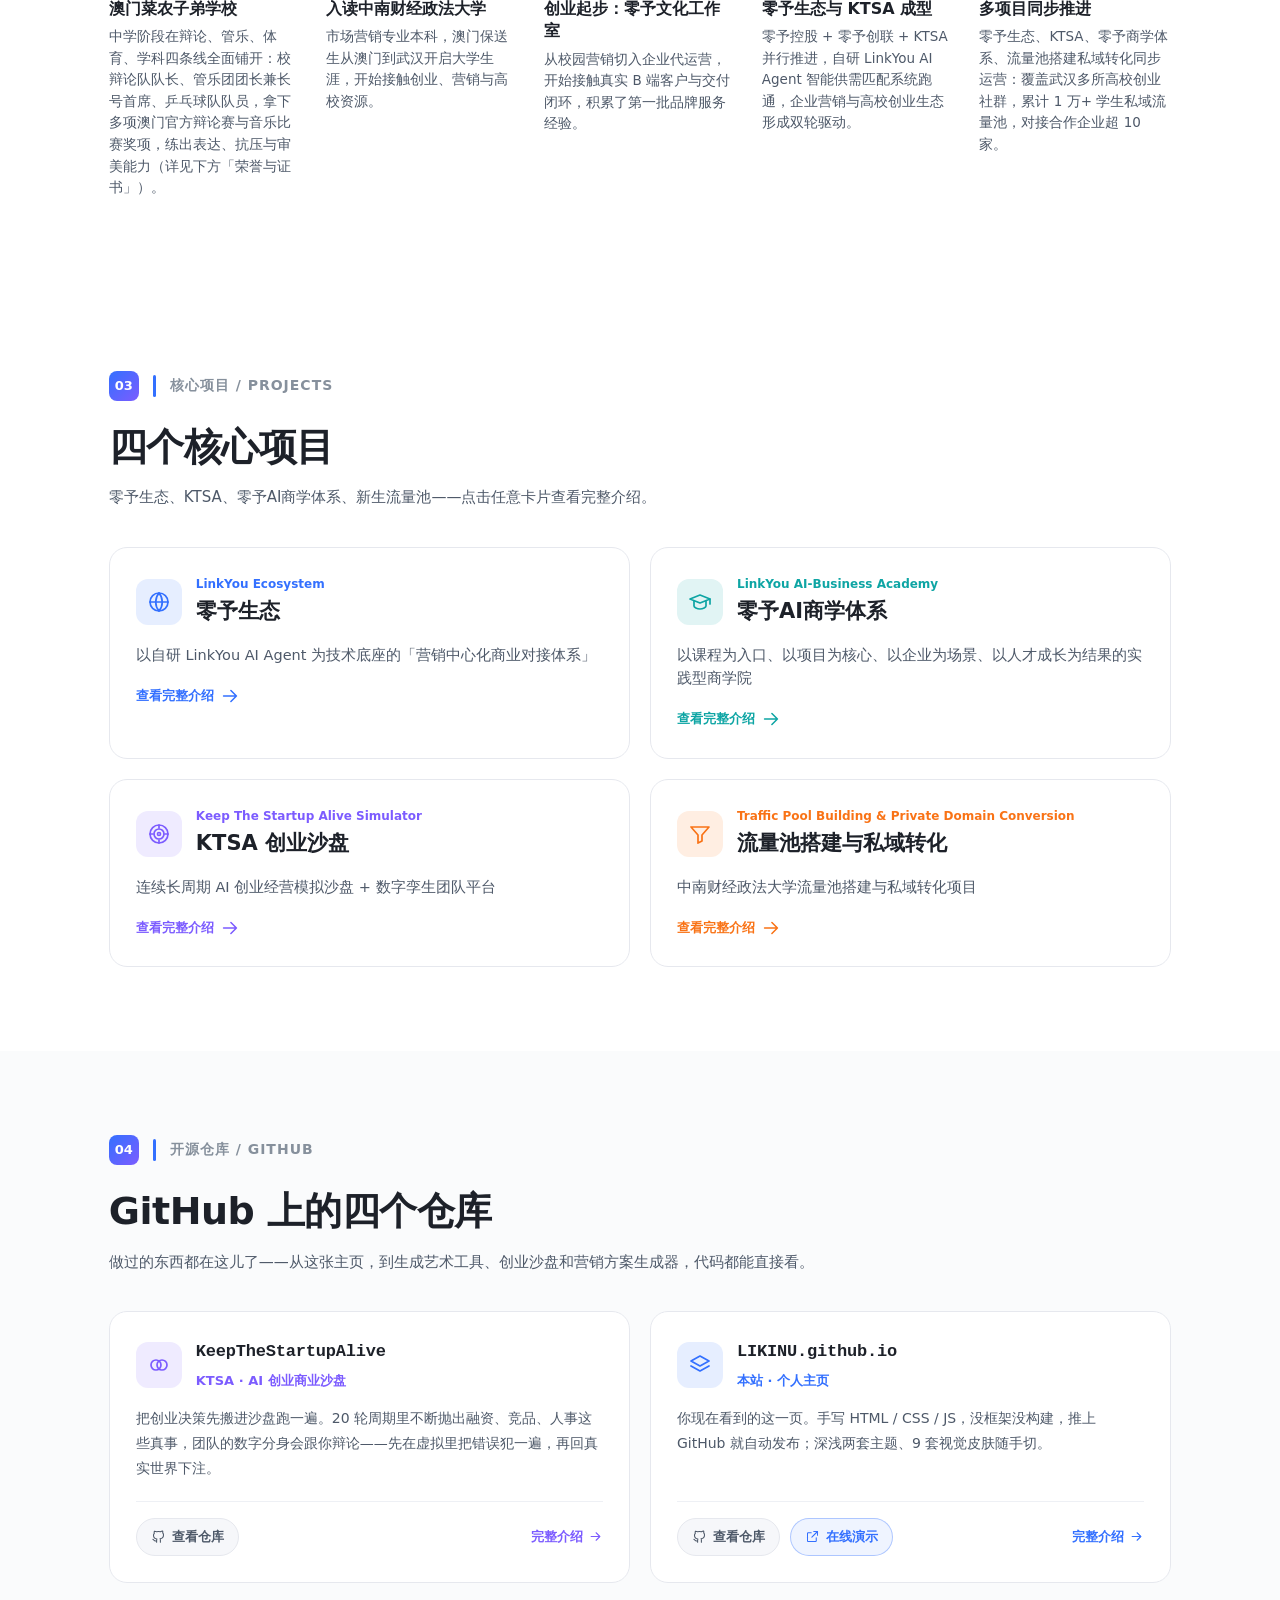
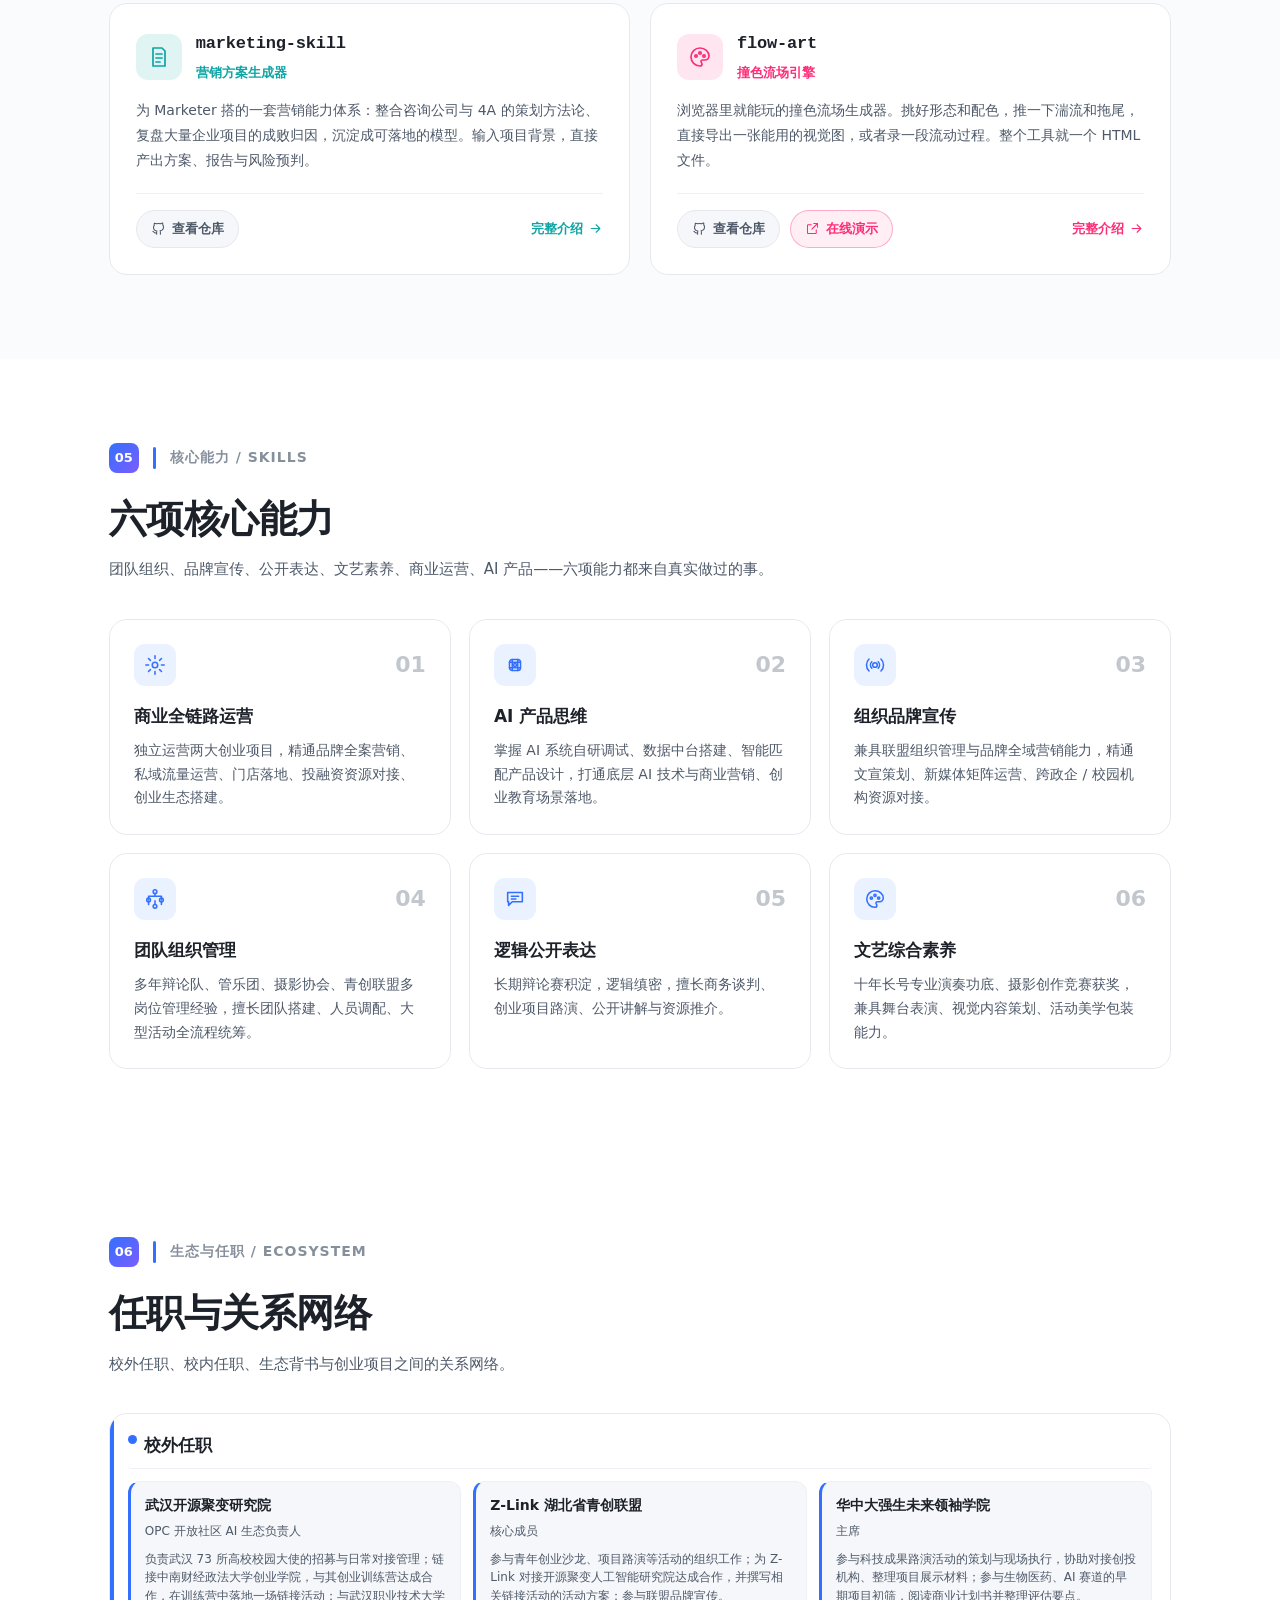
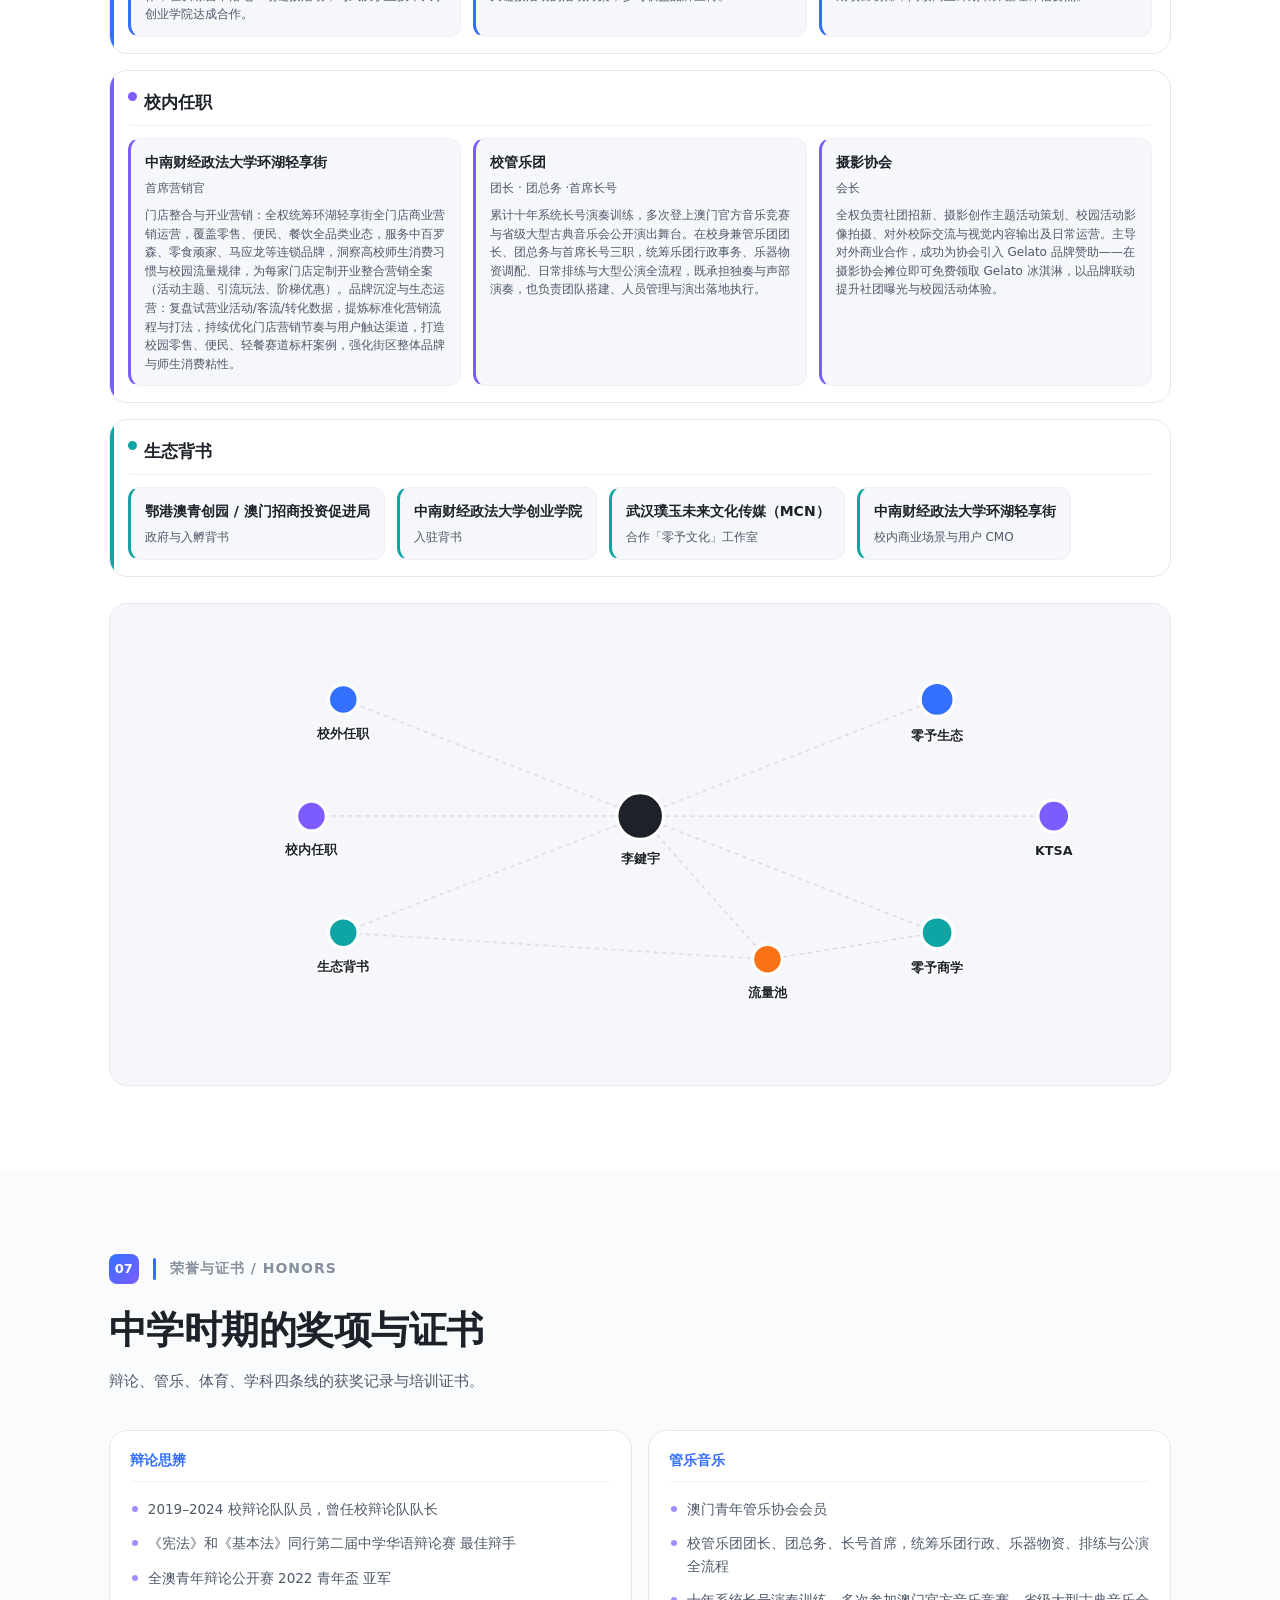
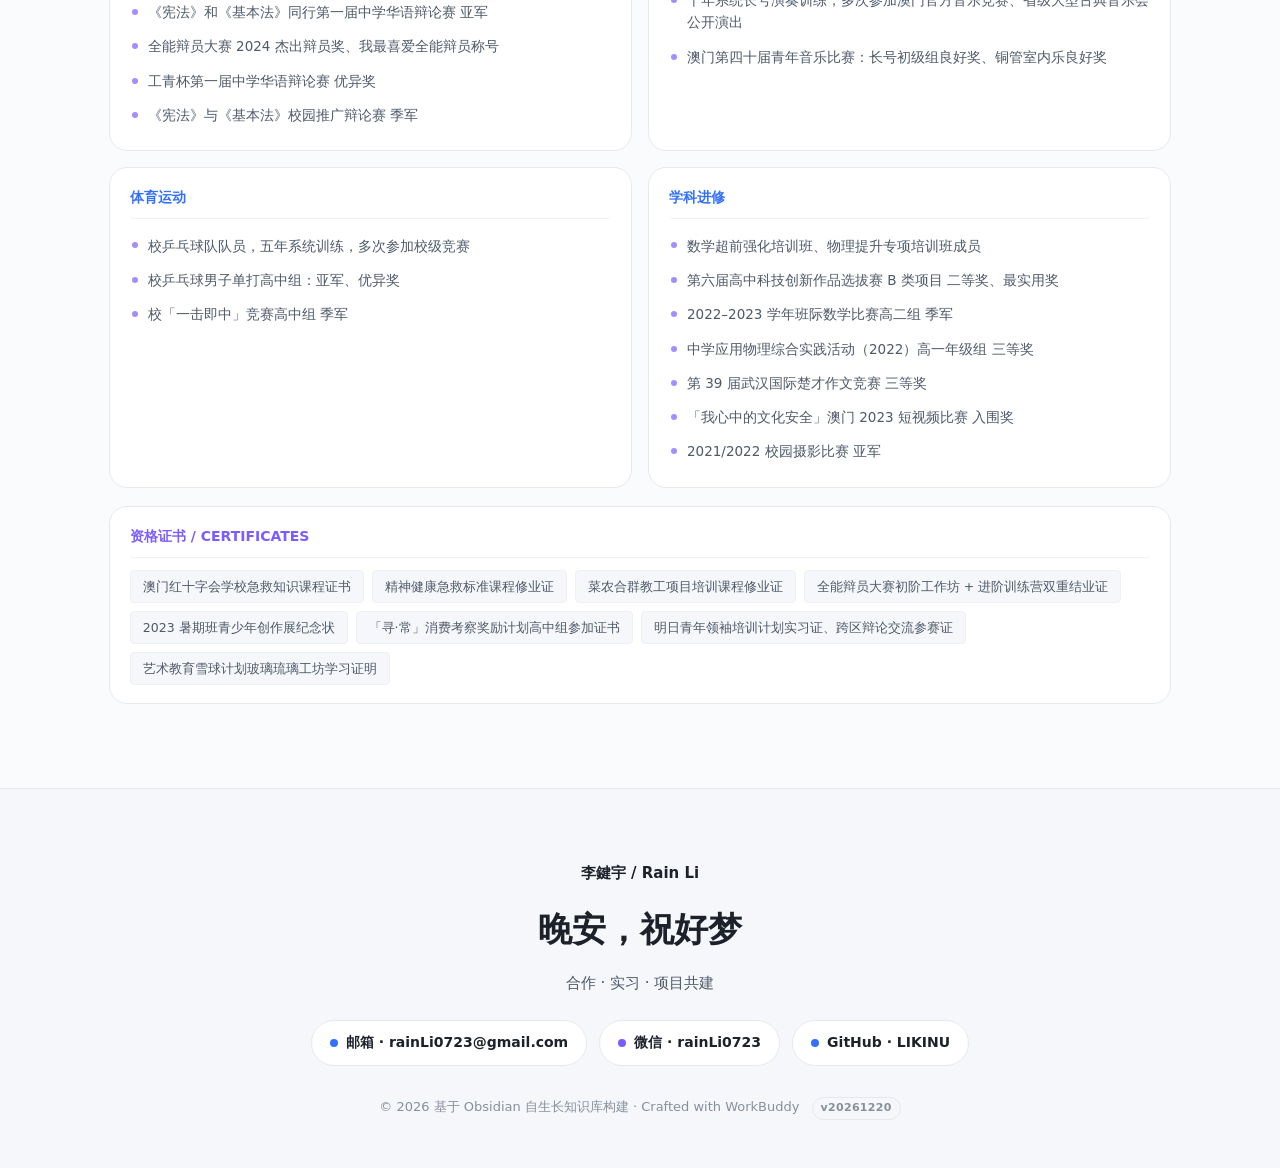
==== commit 40c11e6d: "feat: 四个仓库各建独立详情页(#/gh/{name})，卡片放短版+完整介绍入口" ====
--- a/index.html
+++ b/index.html
@@ -26,7 +26,7 @@
   </script>
   <title>李鍵宇 / Rain Li · 个人主页</title>
   <meta name="description" content="李鍵宇（Rain Li）——零予控股 CEO / KTSA 创始人。用 AI 与营销，把分散的资源连成自我造血的创业生态。" />
-  <link rel="stylesheet" href="assets/style.css?v=20260875" />
+  <link rel="stylesheet" href="assets/style.css?v=20260876" />
   <link rel="stylesheet" href="assets/templates.css?v=20260846" />
 </head>
 <body>
@@ -64,8 +64,8 @@
   <input type="file" id="etFile" accept="application/json,.json" hidden />
 
 
-  <script src="assets/data.js?v=20260838"></script>
-  <script src="assets/app.js?v=20260848"></script>
+  <script src="assets/data.js?v=20260839"></script>
+  <script src="assets/app.js?v=20260849"></script>
   <script src="assets/fx.js?v=20260846"></script>
   <script>
   /* logo 跟随：上半段居中，滚到 footer 顶线时整体随上方内容上滑、停在线上方。
--- a/assets/style.css
+++ b/assets/style.css
@@ -220,7 +220,7 @@
 /* ---------- GitHub 开源仓库 ---------- */
 .gh-grid { display: grid; grid-template-columns: repeat(2, 1fr); gap: 20px; }
 @media (max-width: 900px) { .gh-grid { grid-template-columns: 1fr; } }
-.gh-card { display: flex; flex-direction: column; background: var(--surface); border: 1px solid var(--border); border-radius: var(--radius-lg); padding: 26px; transition: .24s ease; position: relative; overflow: hidden; }
+.gh-card { display: flex; flex-direction: column; background: var(--surface); border: 1px solid var(--border); border-radius: var(--radius-lg); padding: 26px; transition: .24s ease; position: relative; overflow: hidden; cursor: pointer; }
 .gh-card::after { content: ""; position: absolute; left: 0; top: 0; width: 100%; height: 3px; background: linear-gradient(90deg, var(--c), var(--blue)); transform: scaleX(0); transform-origin: left; transition: transform .25s ease; }
 .gh-card:hover { transform: translateY(-5px); box-shadow: 0 22px 50px rgba(20,30,60,.10); border-color: var(--c); }
 .gh-card:hover::after { transform: scaleX(1); }
@@ -245,6 +245,20 @@
   .gh-desc { font-size: 13.5px; line-height: 1.72; }
   .gh-link { padding: 6px 12px; font-size: 12.5px; }
 }
+/* 卡片右下角「完整介绍」入口 */
+.gh-go { display: inline-flex; align-items: center; gap: 5px; margin-left: auto; align-self: center; font-size: 13px; font-weight: 700; color: var(--c); text-decoration: none; transition: .2s; white-space: nowrap; }
+.gh-go svg { width: 15px; height: 15px; }
+.gh-card:hover .gh-go { gap: 9px; }
+/* 仓库详情页 */
+.gh-detail-mark svg { width: 30px; height: 30px; }
+.gh-detail-lead { margin-bottom: 16px; }
+.gh-detail-links { display: flex; flex-wrap: wrap; gap: 10px; margin-bottom: 40px; }
+.gh-detail-full { margin-bottom: 44px; }
+.gh-detail-full .prose:last-child { margin-bottom: 0; }
+@media (max-width: 900px) {
+  .gh-detail-links { margin-bottom: 30px; }
+  .gh-detail-full { margin-bottom: 32px; }
+}
 
 /* ---------- 生态 ---------- */
 .eco-wrap { display: grid; gap: 26px; }
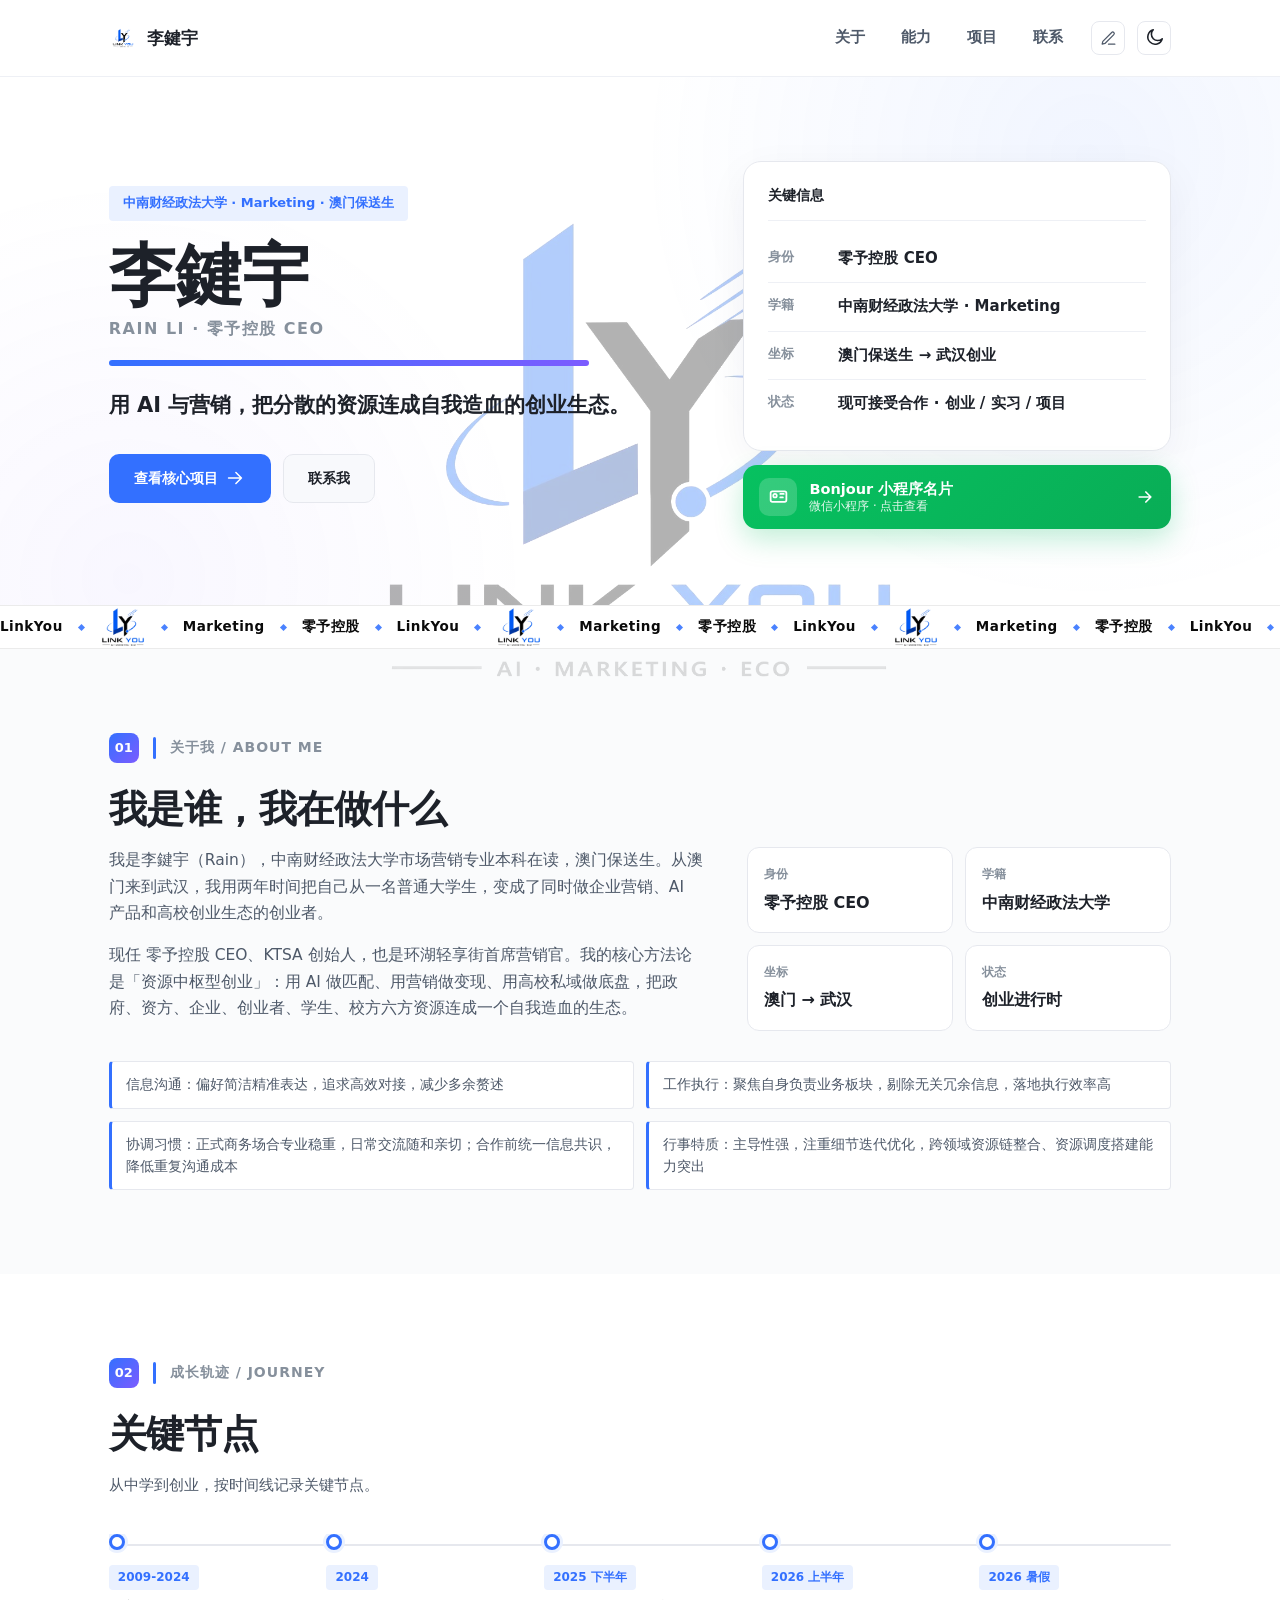
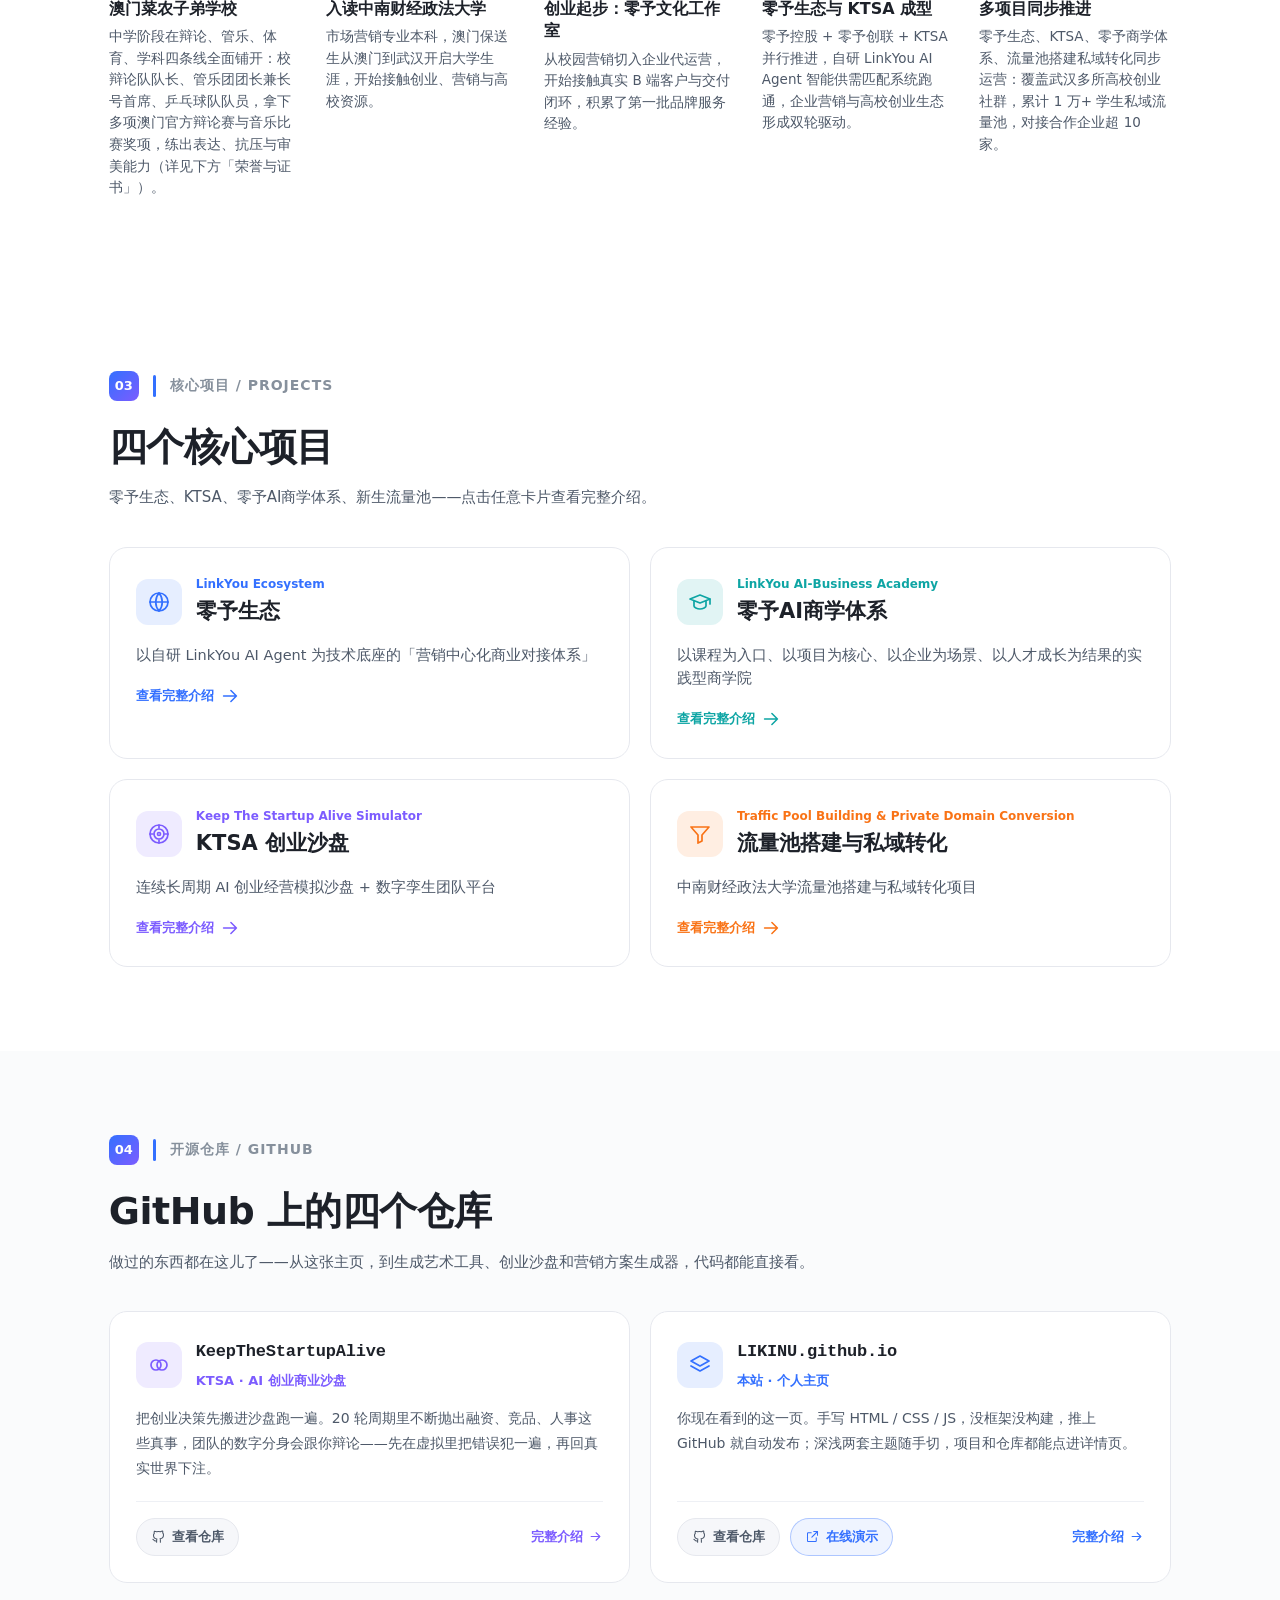
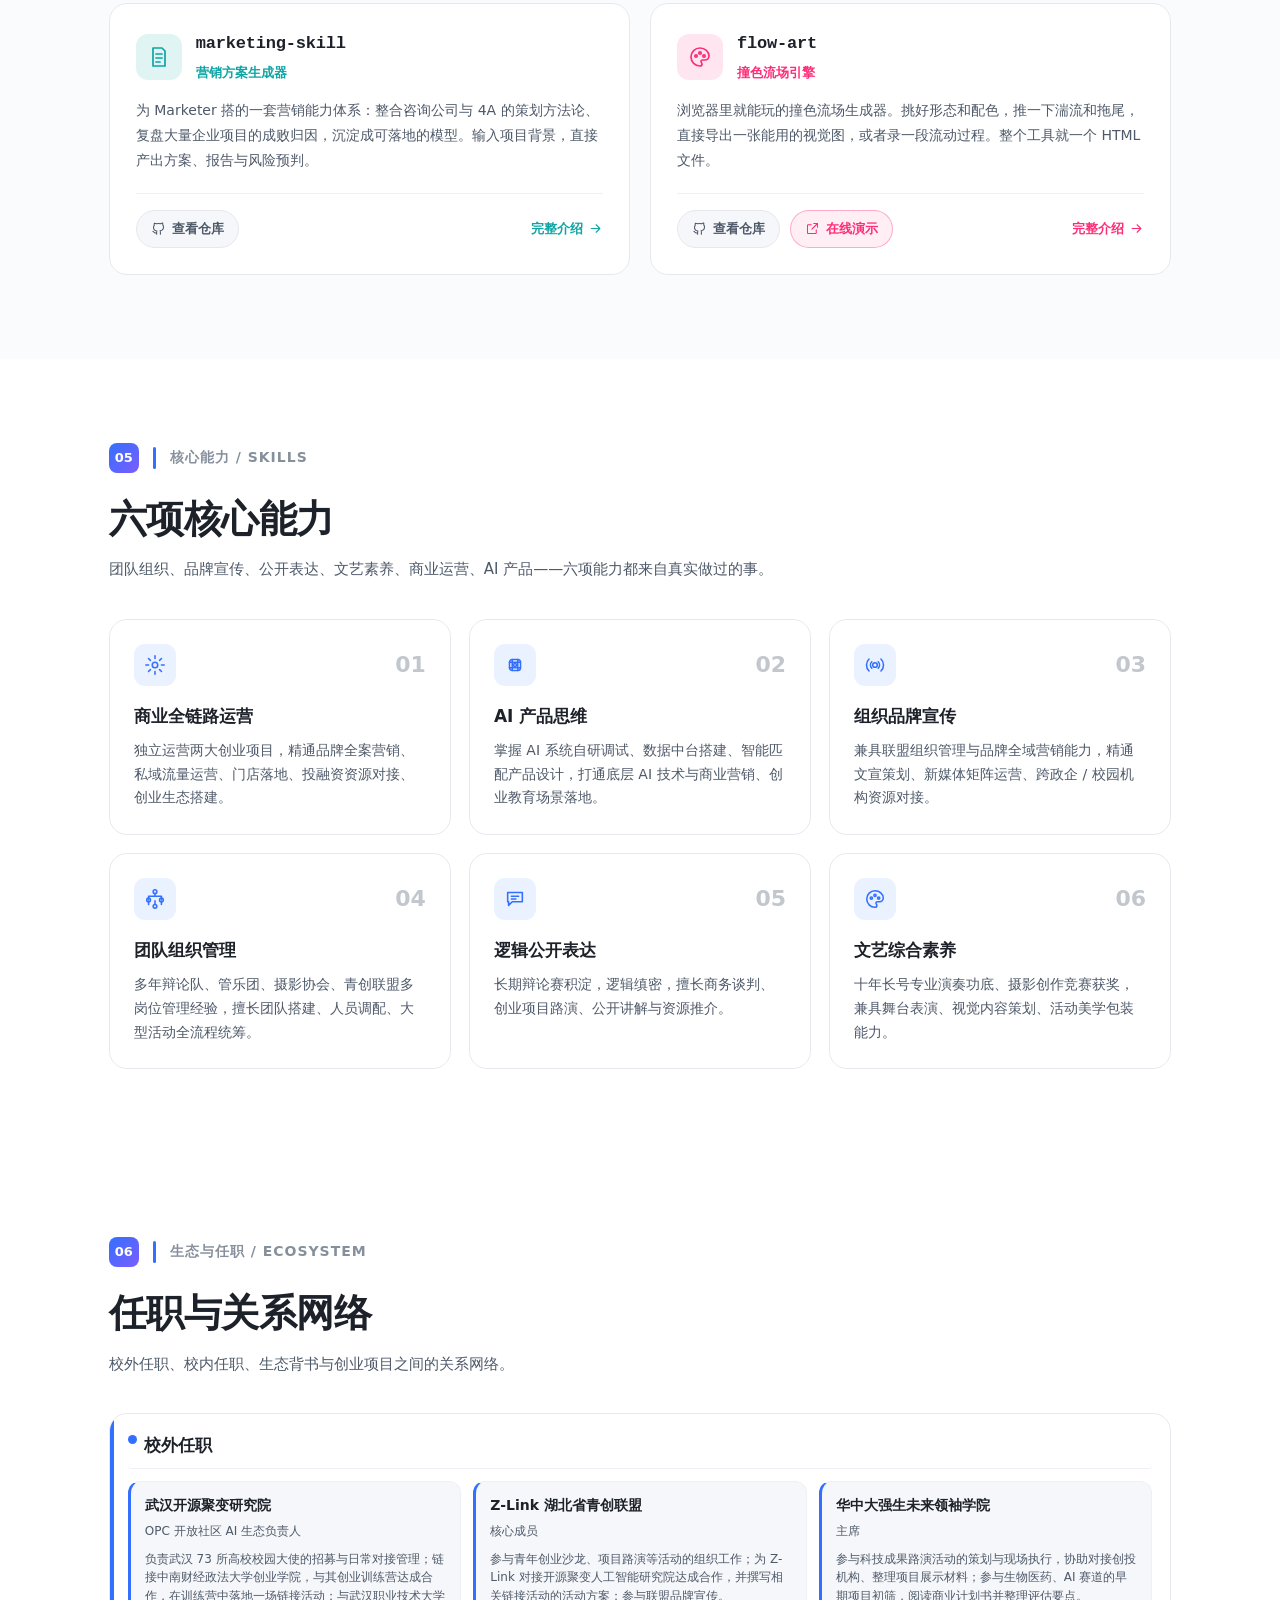
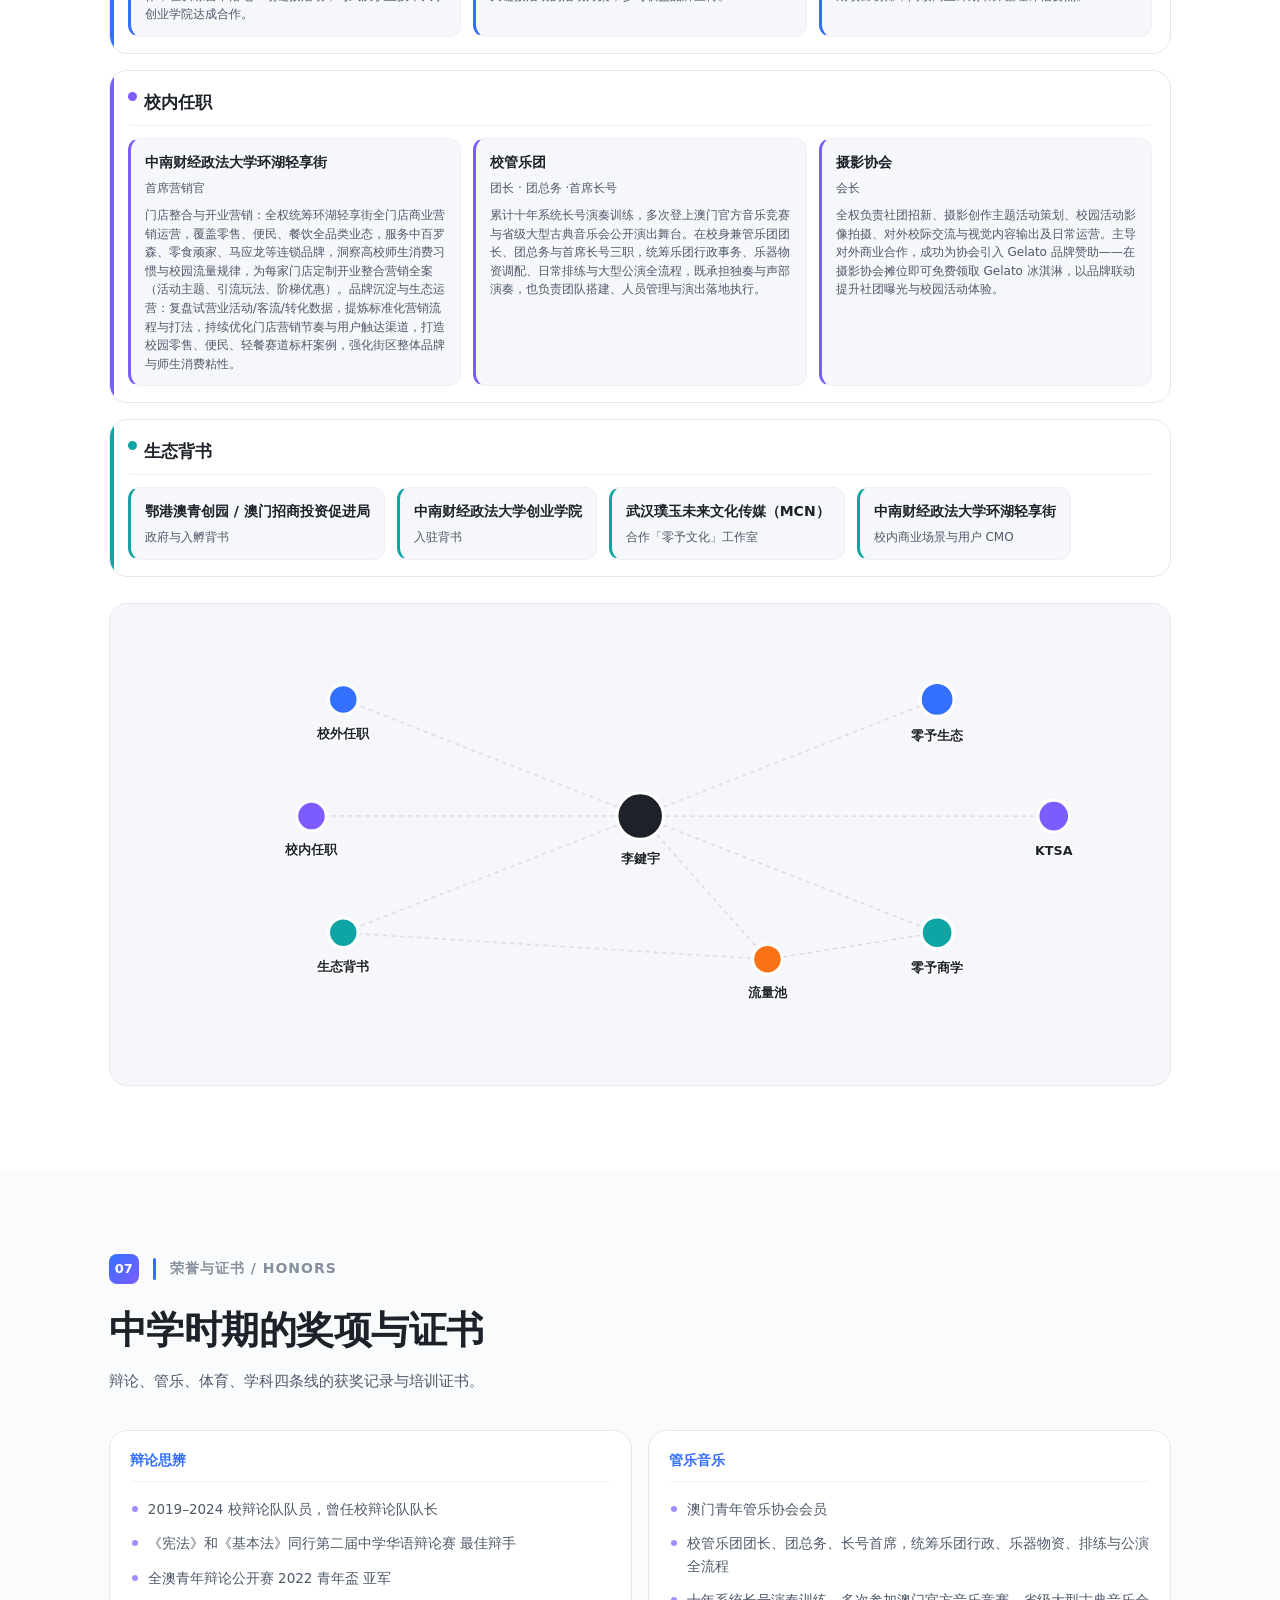
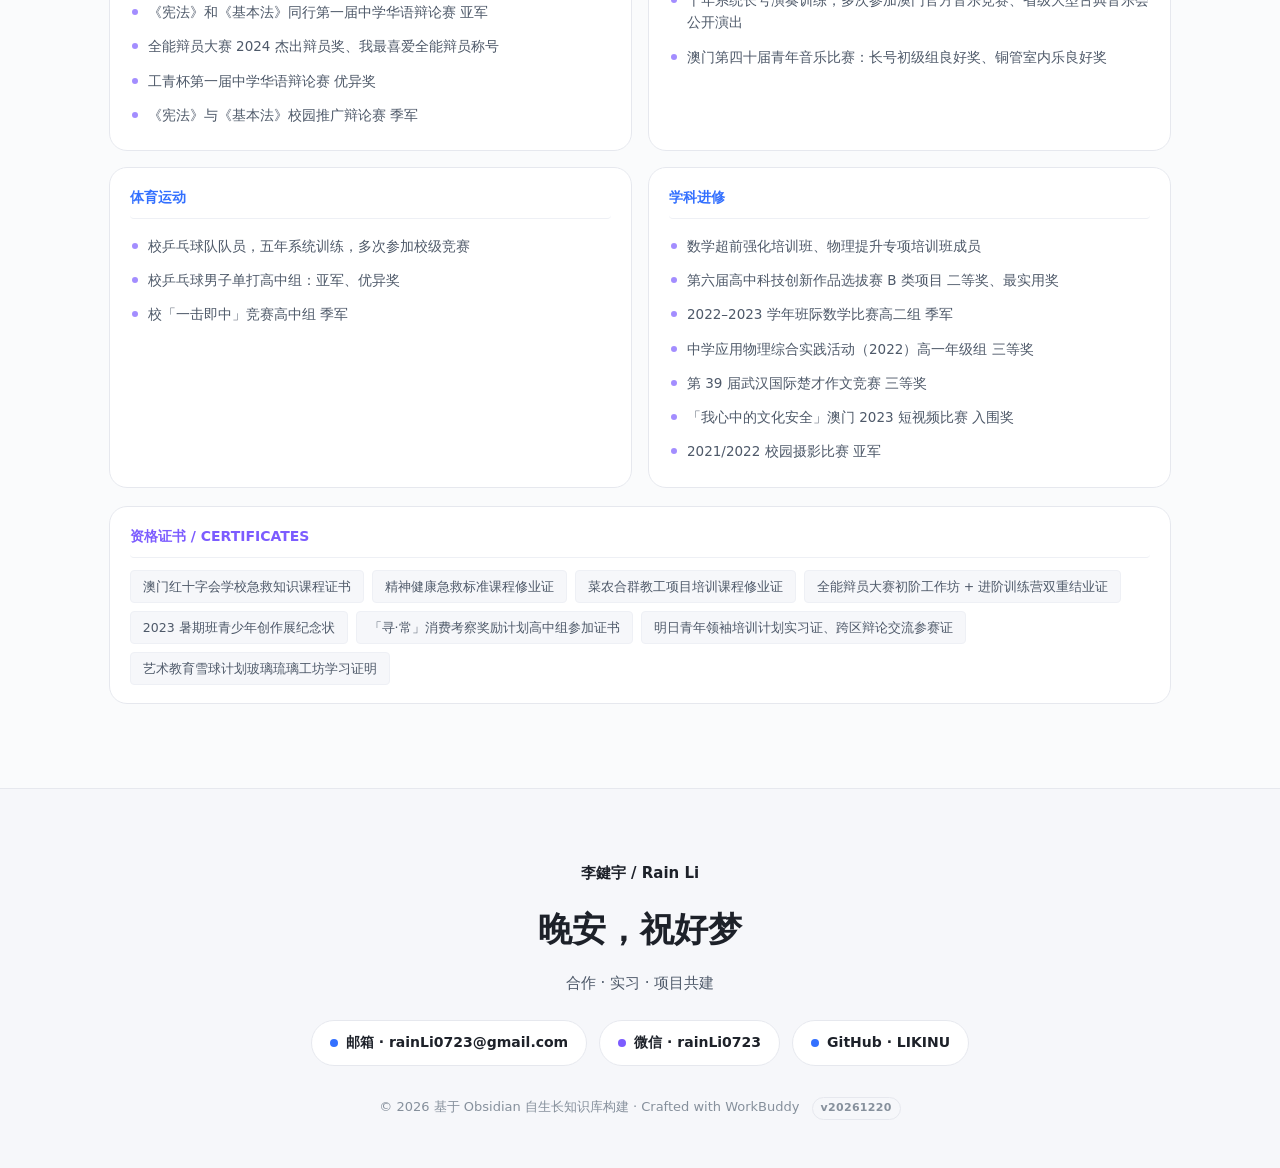
==== commit a61acf7a: "fix: 修正仓库详情页内容失实——删除不存在的「9套皮肤」、无依据的「63个模型」与「104条」精确数字；flow-art 去掉推断表述" ====
--- a/index.html
+++ b/index.html
@@ -64,7 +64,7 @@
   <input type="file" id="etFile" accept="application/json,.json" hidden />
 
 
-  <script src="assets/data.js?v=20260839"></script>
+  <script src="assets/data.js?v=20260840"></script>
   <script src="assets/app.js?v=20260849"></script>
   <script src="assets/fx.js?v=20260846"></script>
   <script>
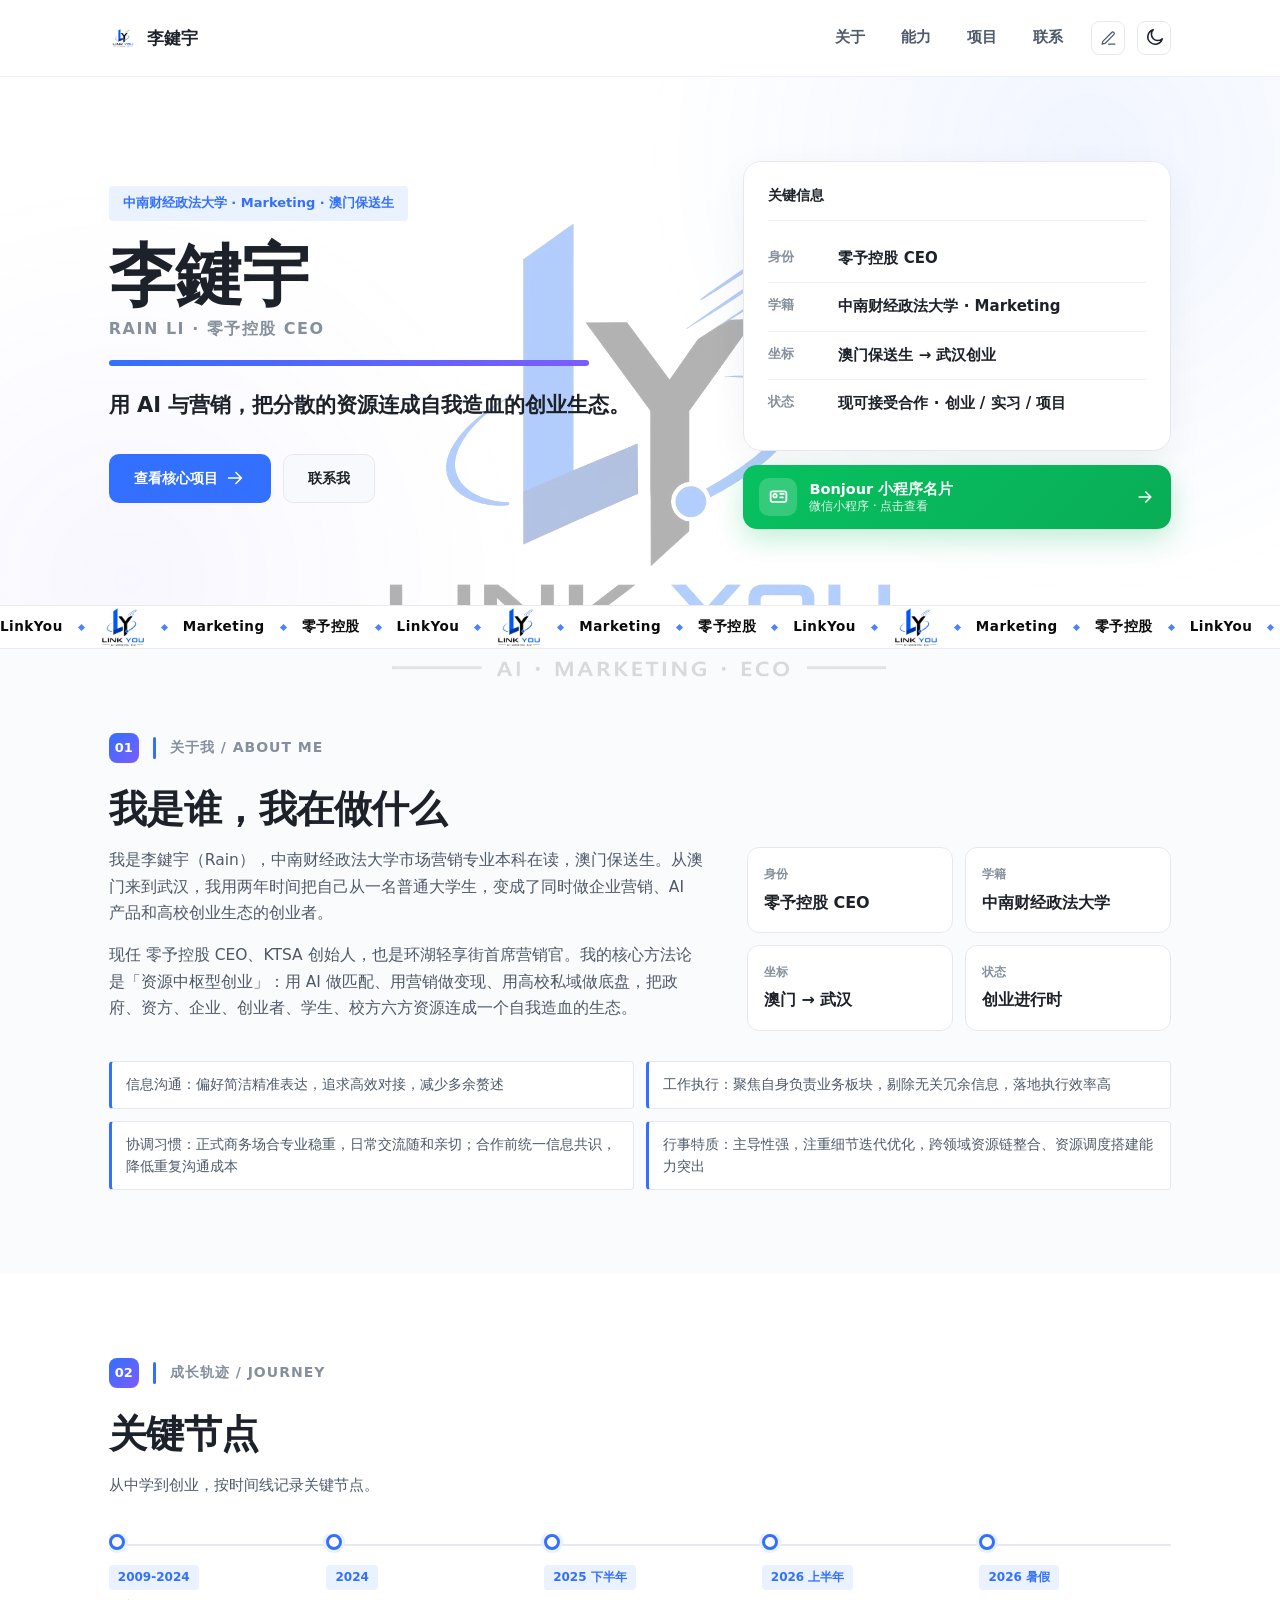
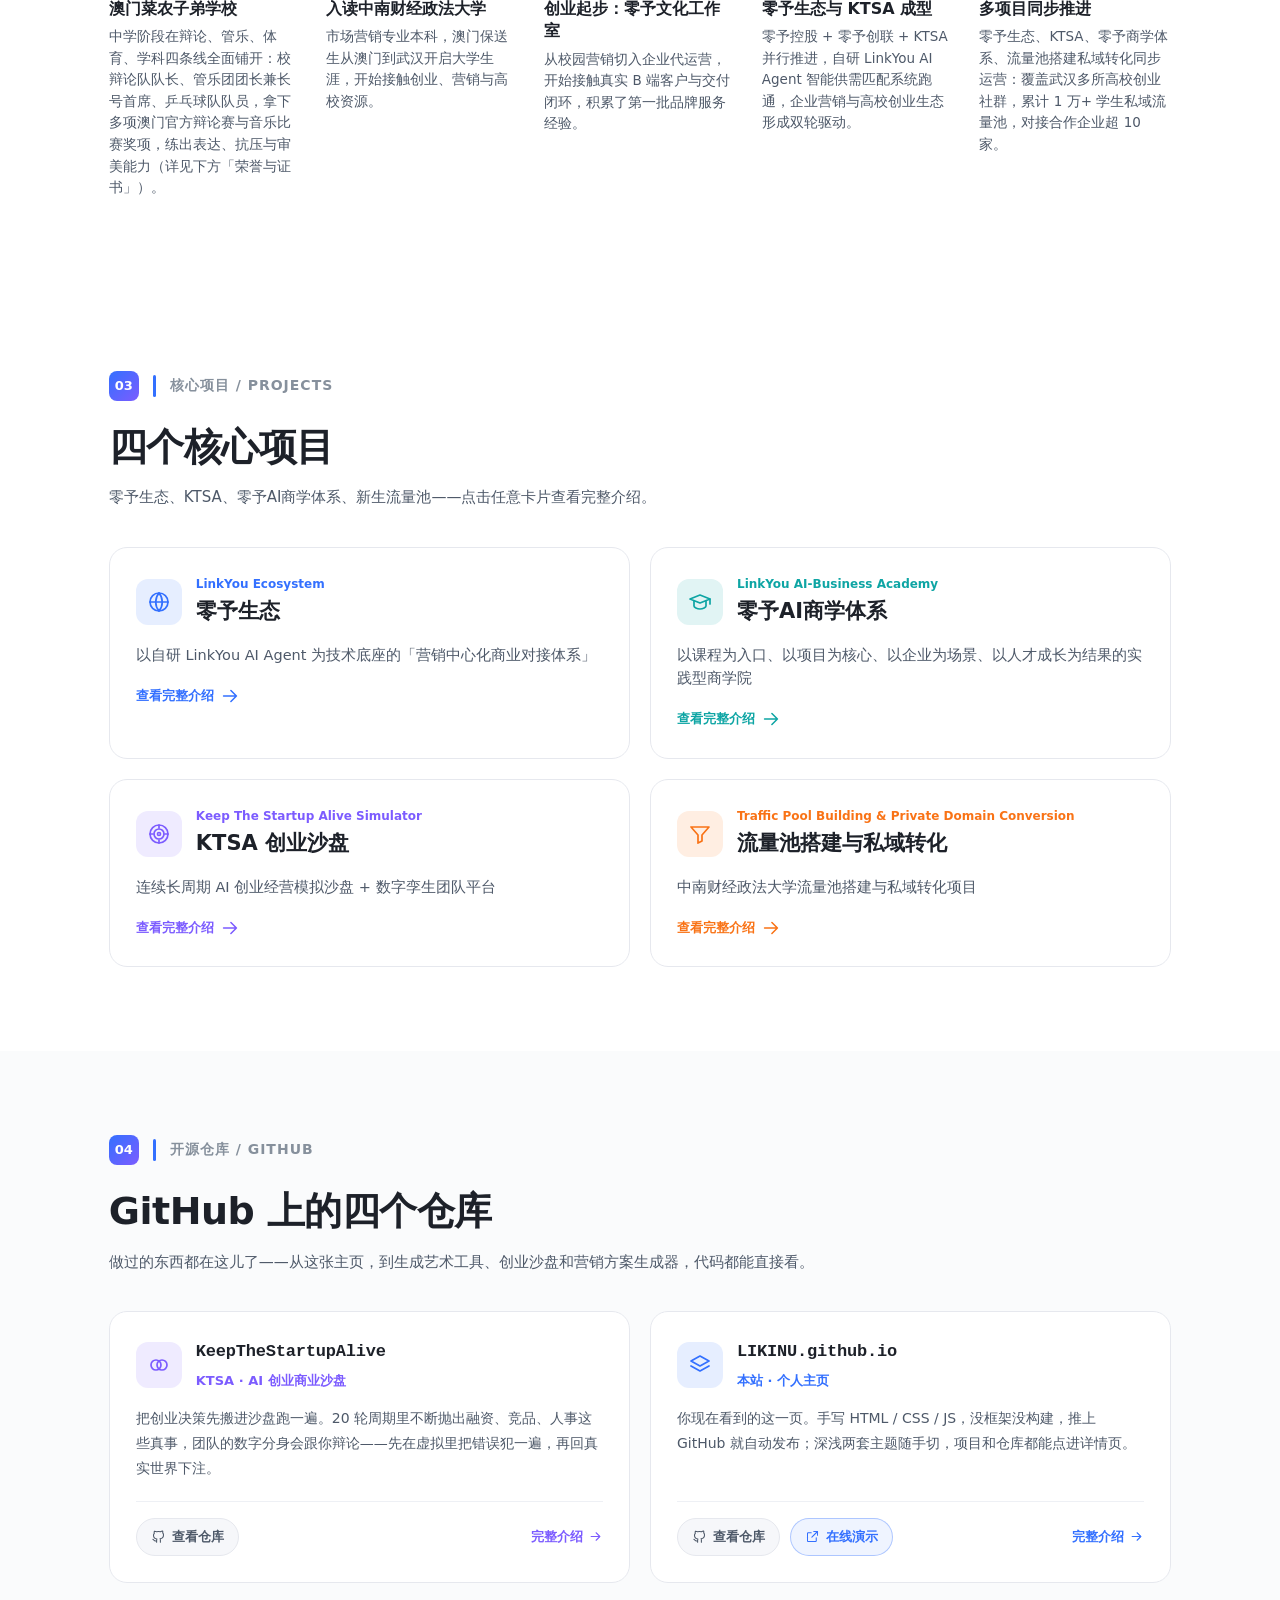
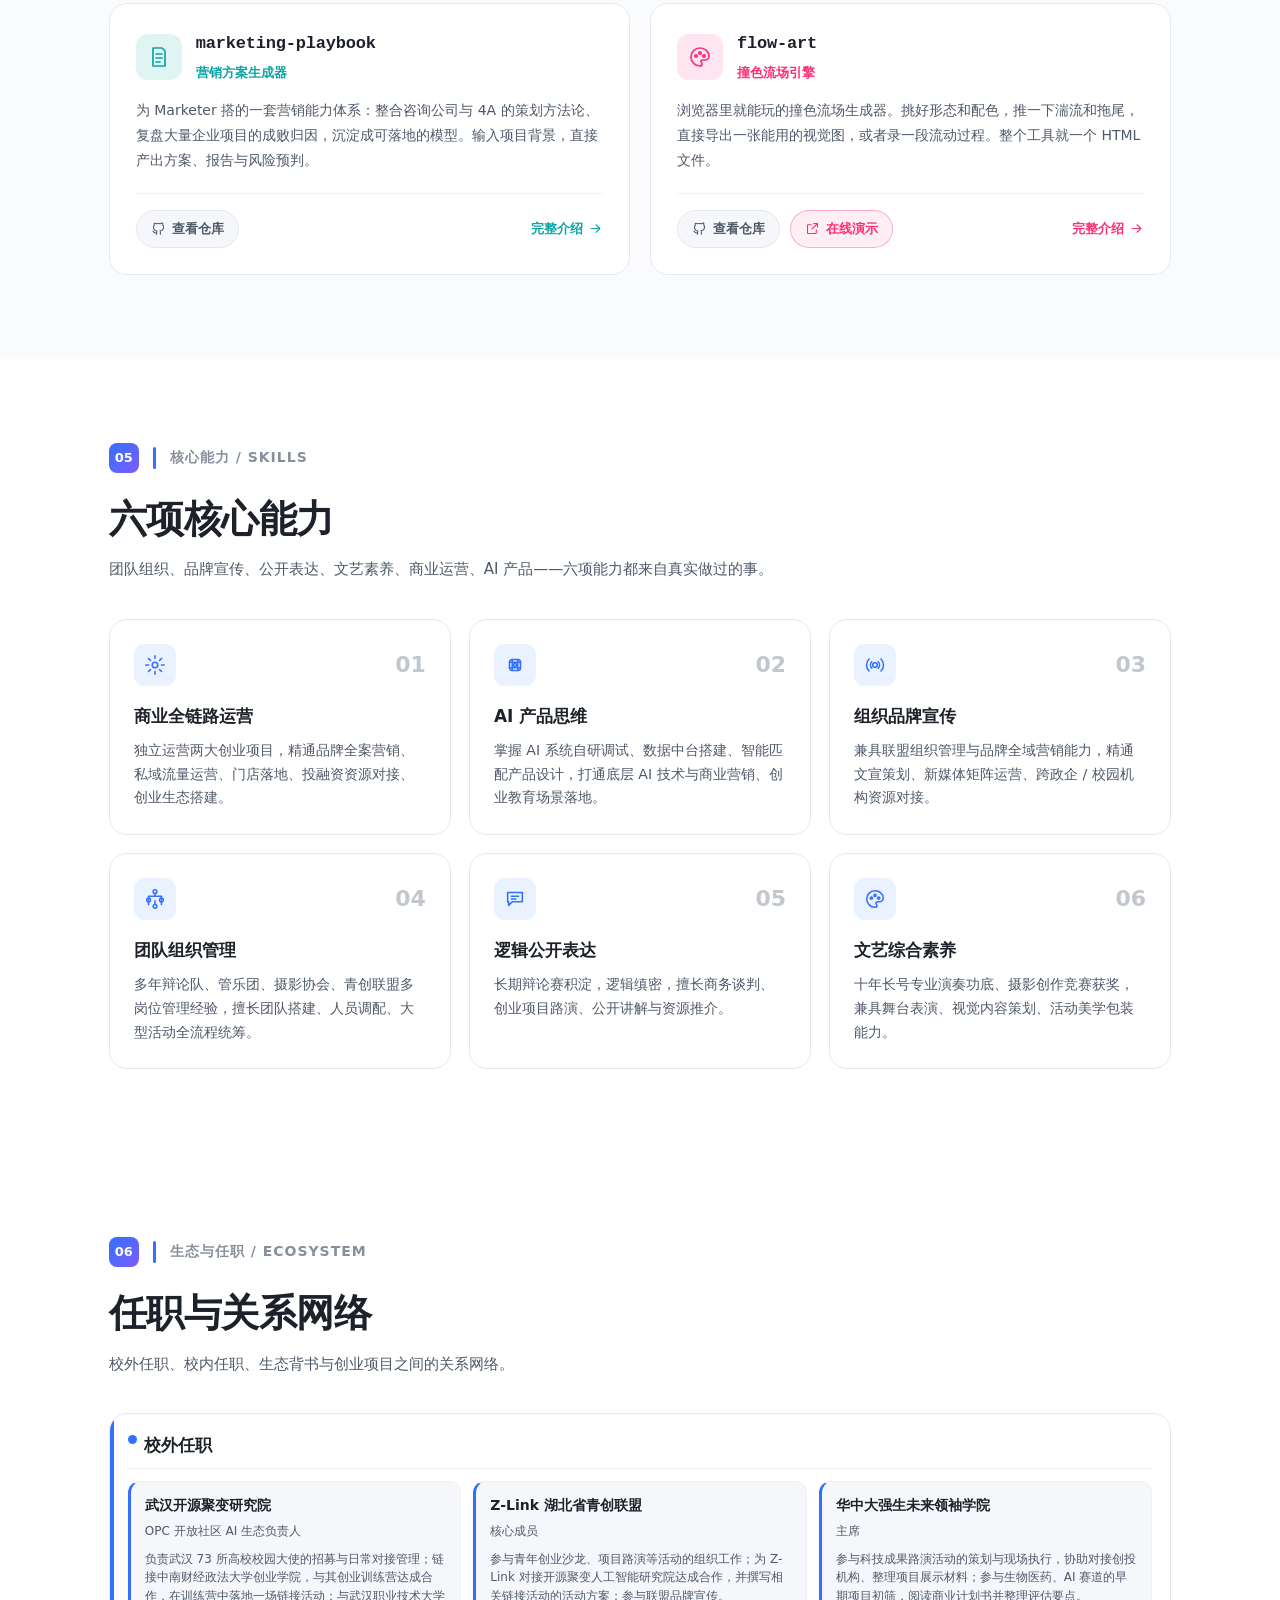
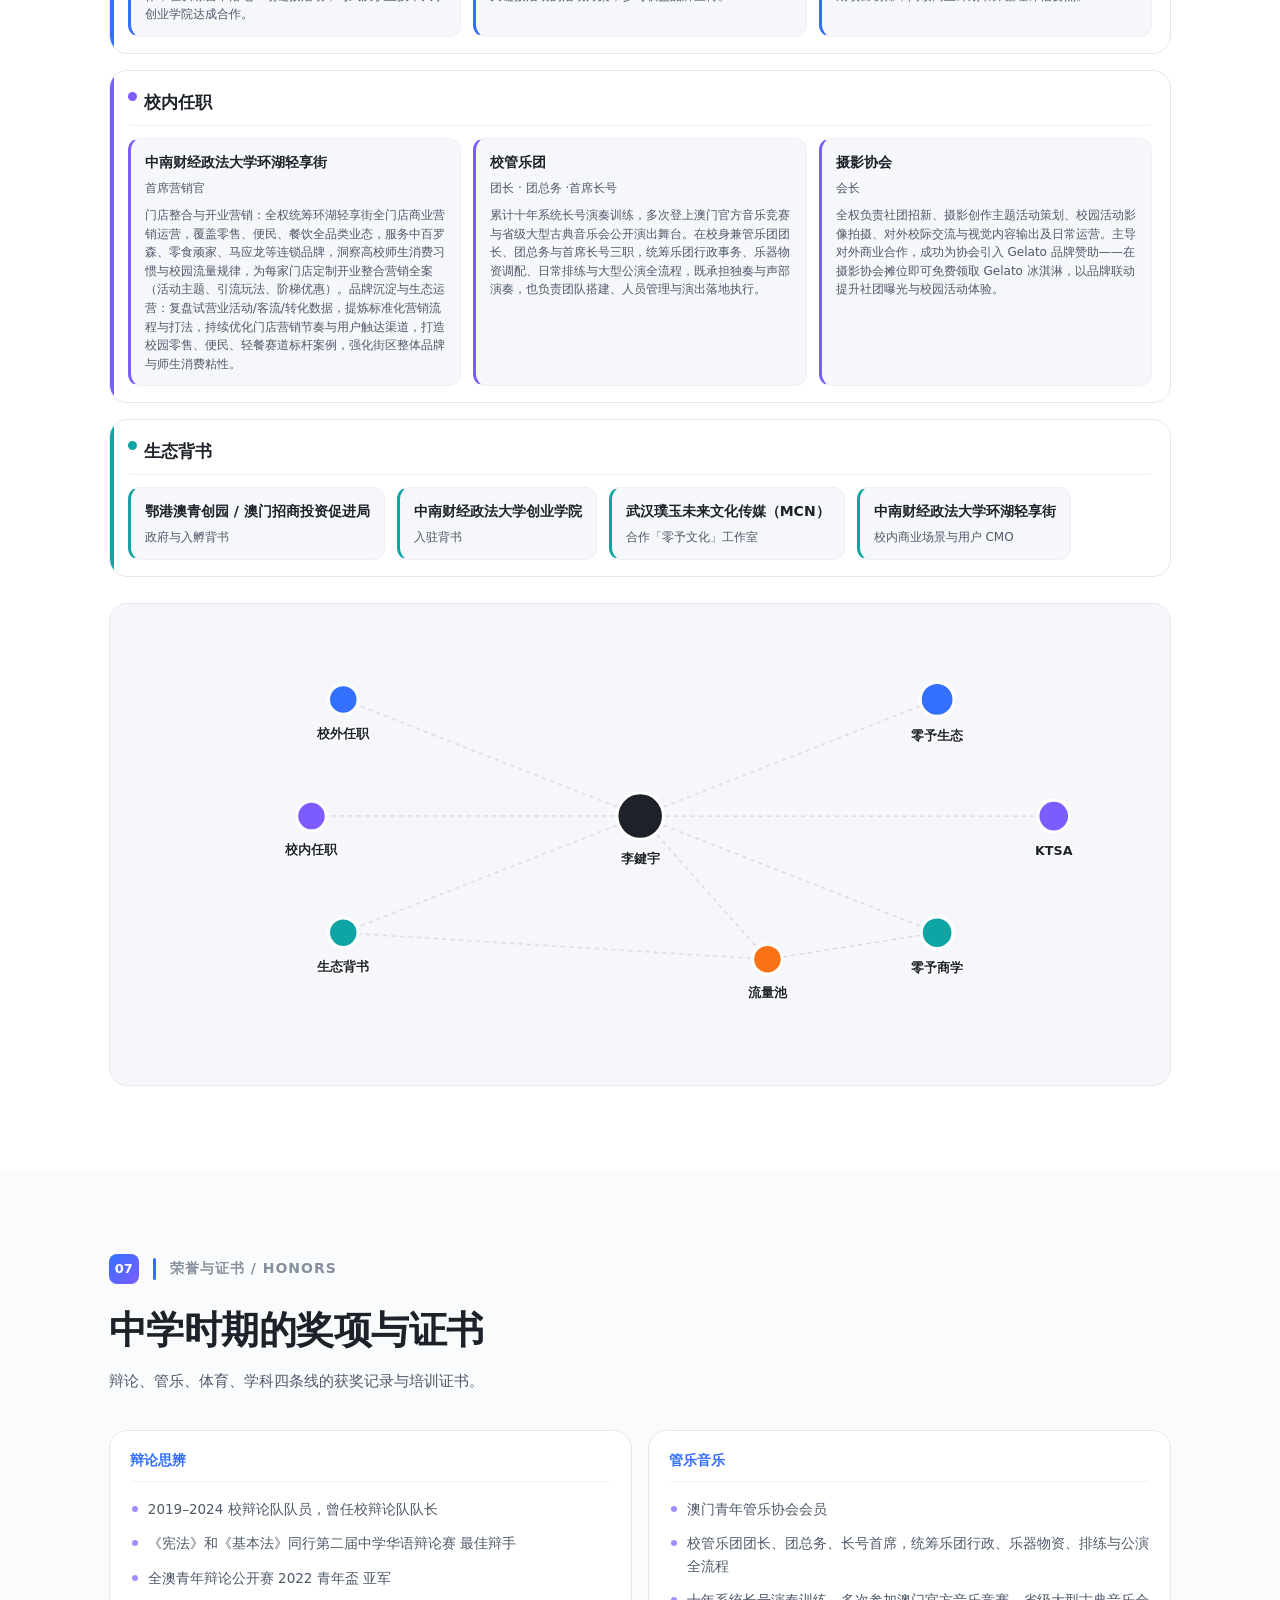
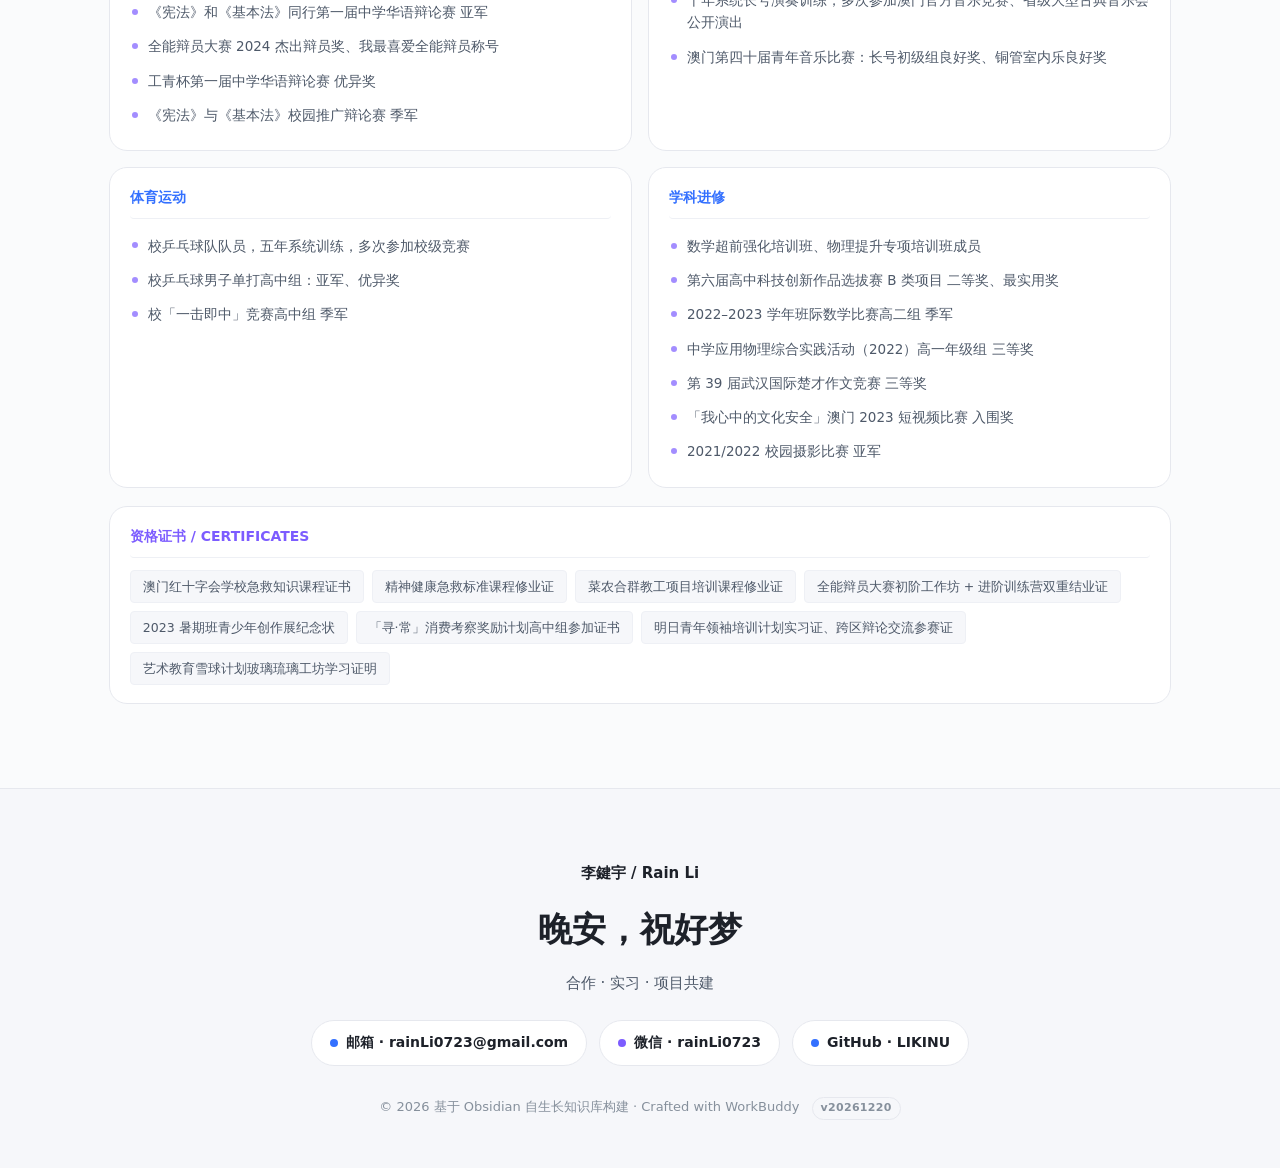
==== commit 3dd63ec0: "chore: 删除 19 套无用皮肤与死装饰代码(templates.css 368→80行, fx.js 220→196行)，只保留暗色星空皮肤" ====
--- a/index.html
+++ b/index.html
@@ -27,7 +27,7 @@
   <title>李鍵宇 / Rain Li · 个人主页</title>
   <meta name="description" content="李鍵宇（Rain Li）——零予控股 CEO / KTSA 创始人。用 AI 与营销，把分散的资源连成自我造血的创业生态。" />
   <link rel="stylesheet" href="assets/style.css?v=20260876" />
-  <link rel="stylesheet" href="assets/templates.css?v=20260846" />
+  <link rel="stylesheet" href="assets/templates.css?v=20260847" />
 </head>
 <body>
   <div class="linkyou-watermark" aria-hidden="true">
@@ -66,7 +66,7 @@
 
   <script src="assets/data.js?v=20260840"></script>
   <script src="assets/app.js?v=20260849"></script>
-  <script src="assets/fx.js?v=20260846"></script>
+  <script src="assets/fx.js?v=20260847"></script>
   <script>
   /* logo 跟随：上半段居中，滚到 footer 顶线时整体随上方内容上滑、停在线上方。
      暗夜/星空模式会切换可见水印图（wm-light ↔ wm-dark），故每次都取当前可见的那张来量高度，
--- a/assets/templates.css
+++ b/assets/templates.css
@@ -1,29 +1,10 @@
-/* ===== 模板层 · 20 个完整页面模板（叠加在原版 style.css 之上，不改排版） =====
+/* ===== 模板层 · 暗色星空皮肤（叠加在原版 style.css 之上，不改排版） =====
    原则：只覆盖 CSS 变量与装饰层，布局/间距/结构 100% 沿用原版 */
 
+/* ---------- 装饰层（fx.js 注入 · 星空粒子画布） ---------- */
 /* ---------- 装饰层基建（fx.js 注入，按模板显隐） ---------- */
 #tplDecor { position: fixed; inset: 0; z-index: -1; overflow: hidden; pointer-events: none; }
 #fxCanvas { position: absolute; inset: 0; display: none; }
-#tplDecor .blob { display: none; position: absolute; border-radius: 50%; filter: blur(90px); opacity: .55; animation: tplBlob 16s ease-in-out infinite alternate; }
-#tplDecor .b1 { width: 52vw; height: 52vw; left: -12vw; top: -16vw; background: var(--blob1, #8fa8ff); }
-#tplDecor .b2 { width: 44vw; height: 44vw; right: -10vw; top: 8vh; background: var(--blob2, #c3b2ff); animation-delay: -5s; }
-#tplDecor .b3 { width: 40vw; height: 40vw; left: 22vw; bottom: -20vw; background: var(--blob3, #a8e6ff); animation-delay: -10s; }
-@keyframes tplBlob { to { transform: translate(5vw, 7vh) scale(1.14); } }
-#tplDecor .dots { display: none; position: absolute; inset: 0; background-image: radial-gradient(circle, var(--dotc, rgba(124, 92, 255, .3)) 1.3px, transparent 1.3px); background-size: 30px 30px; animation: tplDots 4s ease-in-out infinite; }
-@keyframes tplDots { 0%, 100% { opacity: .35; } 50% { opacity: .8; } }
-#tplDecor .meteors { display: none; position: absolute; inset: 0; }
-#tplDecor .meteor { position: absolute; top: var(--my0); left: var(--mx0); width: 150px; height: 2px; border-radius: 2px; background: linear-gradient(90deg, transparent, rgba(190, 210, 255, .95)); transform: rotate(154deg); animation: tplMeteor var(--t) linear infinite; animation-delay: var(--d); opacity: 0; }
-@keyframes tplMeteor { 0% { transform: rotate(154deg) translateX(0); opacity: 0; } 5% { opacity: 1; } 60% { opacity: .85; } 100% { transform: rotate(154deg) translateX(80vw); opacity: 0; } }
-#spotFx { display: none; position: fixed; inset: 0; z-index: -1; pointer-events: none; background: radial-gradient(520px circle at var(--mx, 50%) var(--my, 30%), var(--spotc, rgba(110, 150, 255, .13)), transparent 70%); }
-
-/* ---------- 切换器 ---------- */
-.tpl-switcher { position: fixed; bottom: 22px; left: 50%; transform: translateX(-50%); z-index: 99; display: flex; align-items: center; gap: 8px; padding: 9px 12px; border-radius: 999px; background: rgba(18, 20, 26, .9); backdrop-filter: blur(16px); box-shadow: 0 12px 34px rgba(0, 0, 0, .35); }
-.tpl-switcher button { width: 30px; height: 30px; border-radius: 50%; border: none; background: transparent; color: #fff; font-size: 15px; cursor: pointer; transition: background .2s; }
-.tpl-switcher button:hover { background: rgba(255, 255, 255, .14); }
-.tpl-switcher select { background: rgba(255, 255, 255, .1); border: none; border-radius: 999px; padding: 7px 12px; color: #fff; font-size: 13px; outline: none; font-family: inherit; max-width: 230px; cursor: pointer; }
-.tpl-switcher select option { color: #1d2129; }
-.tpl-switcher .cnt { color: rgba(255, 255, 255, .55); font-size: 12px; font-family: Menlo, monospace; min-width: 38px; text-align: center; }
-body.editing .tpl-switcher { bottom: 84px; }
 
 /* ================================================================
    01 cosmos 星空粒子（用户保留版：深蓝星空 + 星光上升闪烁）
@@ -38,274 +19,6 @@
 html[data-tpl=white] .hero { background: transparent; }
 html[data-tpl=white] .section.alt, html[data-tpl=white] .footer { background: transparent; }
 html[data-tpl=white] .obsidian-graph .g-label { stroke: #0A0A0A; }
-/* 02 aurora 极光夜 */
-html[data-tpl=aurora] {
-  --bg: #06080f; --bg-soft: #0b0f1d; --surface: #0f1526; --surface-2: #131a30;
-  --border: rgba(150, 170, 255, .14); --border-light: rgba(150, 170, 255, .08);
-  --text: #eaedf8; --text-dim: #a4aecf; --text-faint: #6a7396;
-  --blue: #7c9aff; --blue-light: rgba(124, 154, 255, .15); --purple: #37d5d2;
-  --blob1: #7c5cff; --blob2: #2fd4c8; --blob3: #ff5c8a;
-}
-html[data-tpl=aurora] .blob { display: block; }
-html[data-tpl=aurora] .hero { background: transparent; }
-html[data-tpl=aurora] .section.alt, html[data-tpl=aurora] .footer { background: rgba(11, 15, 29, .55); }
-html[data-tpl=aurora] .hero h1 { background: linear-gradient(120deg, #fff, #b9a7ff 55%, #7ee7e2); -webkit-background-clip: text; background-clip: text; color: transparent; }
-html[data-tpl=aurora] .hero .en { color: #8b93b8; }
-html[data-tpl=aurora] .obsidian-graph .g-label { stroke: #06080f; }
-
-/* 03 spotlight 聚光灯 */
-html[data-tpl=spotlight] {
-  --bg: #0a0b12; --bg-soft: #10121d; --surface: #141626; --surface-2: #181b2e;
-  --border: rgba(150, 165, 220, .14); --border-light: rgba(150, 165, 220, .08);
-  --text: #eceff8; --text-dim: #a3abc9; --text-faint: #67708f;
-  --blue: #6ea8ff; --blue-light: rgba(110, 168, 255, .15); --purple: #a78bfa;
-}
-html[data-tpl=spotlight] #spotFx { display: block; }
-html[data-tpl=spotlight] #tplDecor .dots { display: block; --dotc: rgba(110, 168, 255, .16); }
-html[data-tpl=spotlight] .hero { background: transparent; }
-html[data-tpl=spotlight] .section.alt, html[data-tpl=spotlight] .footer { background: rgba(16, 18, 29, .55); }
-html[data-tpl=spotlight] .hero h1 { background: linear-gradient(180deg, #fff 30%, #8fa3c8); -webkit-background-clip: text; background-clip: text; color: transparent; }
-html[data-tpl=spotlight] .hero .en { color: #8b93b0; }
-html[data-tpl=spotlight] .obsidian-graph .g-label { stroke: #0a0b12; }
-
-/* 04 neon 赛博霓虹 */
-html[data-tpl=neon] {
-  --bg: #050510; --bg-soft: #0a0a1e; --surface: #0d0d24; --surface-2: #11112e;
-  --border: #1e1e42; --border-light: #171736;
-  --text: #e6f6ff; --text-dim: #8d97c4; --text-faint: #5a639a;
-  --blue: #00f0ff; --blue-light: rgba(0, 240, 255, .1); --purple: #ff2ec4;
-  --radius: 6px; --radius-lg: 8px;
-}
-html[data-tpl=neon] .hero { background: transparent; }
-html[data-tpl=neon] .section.alt, html[data-tpl=neon] .footer { background: rgba(10, 10, 30, .6); }
-html[data-tpl=neon] .hero h1 { text-shadow: 0 0 24px rgba(0, 240, 255, .5), 0 0 60px rgba(255, 46, 196, .3); }
-html[data-tpl=neon] .hero .en { color: #6f7fae; }
-html[data-tpl=neon] .card:hover { box-shadow: 0 0 26px rgba(255, 46, 196, .22), 0 0 12px rgba(0, 240, 255, .25); border-color: #ff2ec4; }
-html[data-tpl=neon] .ability:hover { box-shadow: 0 0 22px rgba(0, 240, 255, .25); border-color: #00f0ff; }
-html[data-tpl=neon] .btn-primary { background: linear-gradient(120deg, #00f0ff, #ff2ec4); color: #050510; }
-html[data-tpl=neon] .btn-primary:hover { box-shadow: 0 0 26px rgba(0, 240, 255, .4); }
-html[data-tpl=neon] .obsidian-graph .g-label { stroke: #050510; }
-
-/* 05 meteors 流星夜 */
-html[data-tpl=meteors] {
-  --bg: #0a1128; --bg-soft: #0e1730; --surface: #121c3c; --surface-2: #162148;
-  --border: rgba(150, 175, 255, .16); --border-light: rgba(150, 175, 255, .09);
-  --text: #eaf0ff; --text-dim: #a8b3dd; --text-faint: #6d78a8;
-  --blue: #9db8ff; --blue-light: rgba(157, 184, 255, .14); --purple: #c0a6ff;
-}
-html[data-tpl=meteors] .meteors { display: block; }
-html[data-tpl=meteors] .hero { background: transparent; }
-html[data-tpl=meteors] .section.alt, html[data-tpl=meteors] .footer { background: rgba(14, 23, 48, .55); }
-html[data-tpl=meteors] .hero h1 { background: linear-gradient(120deg, #fff, #9db8ff 55%, #ffd9a8); -webkit-background-clip: text; background-clip: text; color: transparent; }
-html[data-tpl=meteors] .hero .en { color: #8b96c4; }
-html[data-tpl=meteors] .obsidian-graph .g-label { stroke: #0a1128; }
-
-/* 06 snow 雪夜 */
-html[data-tpl=snow] {
-  --bg: #101726; --bg-soft: #141c30; --surface: #182238; --surface-2: #1d2942;
-  --border: rgba(180, 200, 240, .14); --border-light: rgba(180, 200, 240, .08);
-  --text: #f0f4fb; --text-dim: #b3bfd8; --text-faint: #77839f;
-  --blue: #9fc0ff; --blue-light: rgba(159, 192, 255, .13); --purple: #b9aaff;
-}
-html[data-tpl=snow] #fxCanvas { display: block; }
-html[data-tpl=snow] .hero { background: transparent; }
-html[data-tpl=snow] .section.alt, html[data-tpl=snow] .footer { background: rgba(20, 28, 48, .55); }
-html[data-tpl=snow] .hero h1 { background: linear-gradient(160deg, #fff, #cfe0ff); -webkit-background-clip: text; background-clip: text; color: transparent; }
-html[data-tpl=snow] .hero .en { color: #8f9bb8; }
-html[data-tpl=snow] .obsidian-graph .g-label { stroke: #101726; }
-
-/* 07 glass 玻璃拟态 */
-html[data-tpl=glass] {
-  --bg: #dfe7f3; --bg-soft: #e6edf7; --surface: rgba(255, 255, 255, .6); --surface-2: rgba(255, 255, 255, .45);
-  --border: rgba(255, 255, 255, .9); --border-light: rgba(255, 255, 255, .7);
-  --text: #1a2333; --text-dim: #4c5b75; --text-faint: #7686a1;
-  --blue: #3370ff; --blue-light: rgba(51, 112, 255, .1); --purple: #7c5cff;
-  --radius-lg: 20px;
-  --blob1: #8fb4ff; --blob2: #c9b8ff; --blob3: #9fe8ff;
-}
-html[data-tpl=glass] .blob { display: block; }
-html[data-tpl=glass] .hero { background: transparent; }
-html[data-tpl=glass] .section.alt { background: rgba(230, 237, 247, .5); }
-html[data-tpl=glass] .footer { background: rgba(230, 237, 247, .6); }
-html[data-tpl=glass] :is(.hero-card, .kpi, .habit, .ability, .card, .role-card, .role-item, .honor-group, .cert-card, .foot-chip) { backdrop-filter: blur(16px); }
-html[data-tpl=glass] .nav { background: rgba(223, 231, 243, .7); }
-
-/* 08 mesh 渐变晨光 */
-html[data-tpl=mesh] {
-  --bg: #f7f6ff; --bg-soft: #f1effe; --surface: #ffffff; --surface-2: #f6f4ff;
-  --border: #e4e1f8; --border-light: #edeaf9;
-  --text: #241f3d; --text-dim: #5b5480; --text-faint: #8d87ab;
-  --blue: #6c5cff; --blue-light: rgba(108, 92, 255, .1); --purple: #c084fc;
-  --blob1: #d4c7ff; --blob2: #ffd1e8; --blob3: #c3ecff;
-}
-html[data-tpl=mesh] .blob { display: block; opacity: .65; }
-html[data-tpl=mesh] .hero { background: transparent; }
-html[data-tpl=mesh] .section.alt { background: rgba(241, 239, 254, .6); }
-html[data-tpl=mesh] .footer { background: rgba(241, 239, 254, .7); }
-
-/* 09 dotgrid 点阵科技 */
-html[data-tpl=dotgrid] {
-  --bg: #f6f8fb; --bg-soft: #eef2f8; --surface: #ffffff; --surface-2: #f4f7fb;
-  --border: #e2e8f2; --border-light: #ebf0f7;
-  --text: #141b2b; --text-dim: #47536b; --text-faint: #7c88a0;
-  --blue: #2563eb; --blue-light: rgba(37, 99, 235, .09); --purple: #7c3aed;
-}
-html[data-tpl=dotgrid] #tplDecor .dots { display: block; --dotc: rgba(37, 99, 235, .22); }
-html[data-tpl=dotgrid] .hero { background: transparent; }
-
-/* 10 light 飞书清爽（原版基准，无覆盖规则） */
-
-/* 11 dark 暗夜商务（原版暗色主题） */
-html[data-tpl=dark] {
-  --bg: #0c0f18; --bg-soft: #121624; --surface: #161c2c; --surface-2: #1c2336;
-  --border: rgba(255, 255, 255, .10); --border-light: rgba(255, 255, 255, .06);
-  --text: #f2f3f5; --text-dim: #b1b8c8; --text-faint: #6e7687;
-  --blue-light: rgba(51, 112, 255, .16);
-}
-html[data-tpl=dark] .obsidian-graph .g-label { stroke: #0c0f18; }
-
-/* 12 editorial 杂志衬线 */
-html[data-tpl=editorial] {
-  --bg: #faf7f1; --bg-soft: #f3efe6; --surface: #fffdf8; --surface-2: #f6f2e9;
-  --border: #e5ded0; --border-light: #ede7da;
-  --text: #1c1a15; --text-dim: #5d574a; --text-faint: #8d8574;
-  --blue: #b4451f; --blue-light: rgba(180, 69, 31, .1); --purple: #1c1a15;
-  --radius: 3px; --radius-lg: 4px;
-  --font: "Songti SC", "Noto Serif SC", Georgia, serif;
-}
-html[data-tpl=editorial] .sec-h { font-family: "Songti SC", "Noto Serif SC", Georgia, serif; }
-html[data-tpl=editorial] .hero h1 { letter-spacing: 0; }
-html[data-tpl=editorial] .hero { background: radial-gradient(circle at 85% 15%, rgba(180, 69, 31, .06) 0, transparent 38%); }
-html[data-tpl=editorial] .sec-h::after { content: ""; display: block; width: 54px; height: 3px; background: var(--blue); margin-top: 14px; }
-
-/* 13 ink 水墨中式 */
-html[data-tpl=ink] {
-  --bg: #f5f1e8; --bg-soft: #efe9dc; --surface: #fdfbf6; --surface-2: #f4efe3;
-  --border: #ded6c4; --border-light: #e8e1d1;
-  --text: #2b2a26; --text-dim: #5f5a4c; --text-faint: #8d8672;
-  --blue: #8c2f28; --blue-light: rgba(140, 47, 40, .09); --purple: #3d5a4c;
-  --radius: 3px; --radius-lg: 4px;
-  --font: "Kaiti SC", "STKaiti", "Songti SC", serif;
-}
-html[data-tpl=ink] .hero { background: radial-gradient(circle at 80% 20%, rgba(140, 47, 40, .05) 0, transparent 40%); }
-html[data-tpl=ink] .hero h1 { letter-spacing: .1em; }
-
-/* 14 gold 奢华金 */
-html[data-tpl=gold] {
-  --bg: #0d0b08; --bg-soft: #14110c; --surface: #1a1610; --surface-2: #211c13;
-  --border: #322a1a; --border-light: #2a2316;
-  --text: #f0e9dc; --text-dim: #b3a888; --text-faint: #83775c;
-  --blue: #d4af5f; --blue-light: rgba(212, 175, 95, .12); --purple: #f3dfae;
-  --radius: 4px; --radius-lg: 6px;
-  --font: "Songti SC", "Noto Serif SC", Georgia, serif;
-}
-html[data-tpl=gold] .hero { background: radial-gradient(circle at 85% 15%, rgba(212, 175, 95, .08) 0, transparent 38%); }
-html[data-tpl=gold] .hero h1 { background: linear-gradient(110deg, #8a6a2f, #f3dfae 45%, #d4af5f 70%, #f7ecd0); -webkit-background-clip: text; background-clip: text; color: transparent; }
-html[data-tpl=gold] .hero .en { color: #a3926a; }
-html[data-tpl=gold] .card:hover { box-shadow: 0 22px 50px rgba(212, 175, 95, .14); border-color: #d4af5f; }
-html[data-tpl=gold] .obsidian-graph .g-label { stroke: #0d0b08; }
-
-/* 15 terminal 终端风 */
-html[data-tpl=terminal] {
-  --bg: #0a0e0a; --bg-soft: #0e130e; --surface: #10160f; --surface-2: #141b13;
-  --border: #1d2a1d; --border-light: #182318;
-  --text: #c8f5c8; --text-dim: #7fae7f; --text-faint: #567856;
-  --blue: #39ff6e; --blue-light: rgba(57, 255, 110, .09); --purple: #b8ff39;
-  --radius: 6px; --radius-lg: 8px;
-  --font: "SF Mono", Menlo, Consolas, "PingFang SC", monospace;
-}
-html[data-tpl=terminal] .hero { background: transparent; }
-html[data-tpl=terminal] .section.alt { background: rgba(14, 19, 14, .8); }
-html[data-tpl=terminal] .footer { background: rgba(14, 19, 14, .8); }
-html[data-tpl=terminal] .hero h1::before { content: "> "; color: var(--blue); }
-html[data-tpl=terminal] .badge { border: 1px solid var(--blue); background: transparent; }
-html[data-tpl=terminal] .obsidian-graph .g-label { stroke: #0a0e0a; }
-
-/* 16 glitch 故障风 */
-html[data-tpl=glitch] {
-  --bg: #0b0d16; --bg-soft: #10121f; --surface: #141728; --surface-2: #181c31;
-  --border: #232848; --border-light: #1c2038;
-  --text: #eceffb; --text-dim: #a2aacb; --text-faint: #666f96;
-  --blue: #7c5cff; --blue-light: rgba(124, 92, 255, .13); --purple: #ff3b6b;
-}
-html[data-tpl=glitch] .hero { background: transparent; }
-html[data-tpl=glitch] .section.alt, html[data-tpl=glitch] .footer { background: rgba(16, 18, 31, .6); }
-html[data-tpl=glitch] .hero h1 { animation: tplGlitch 4.2s steps(1) infinite; }
-@keyframes tplGlitch {
-  0%, 86% { text-shadow: none; transform: none; }
-  87% { text-shadow: 3px 0 #ff3b6b, -3px 0 #00e5ff; transform: skewX(-8deg) translateX(3px); }
-  90% { text-shadow: -3px 0 #ff3b6b, 3px 0 #00e5ff; transform: skewX(6deg) translateX(-2px); }
-  93% { text-shadow: 2px 0 #ff3b6b, -2px 0 #00e5ff; transform: none; }
-  96%, 100% { text-shadow: none; transform: none; }
-}
-html[data-tpl=glitch] .hero .en { color: #7d86ad; }
-html[data-tpl=glitch] .obsidian-graph .g-label { stroke: #0b0d16; }
-
-/* 17 memphis 孟菲斯波普 */
-html[data-tpl=memphis] {
-  --bg: #fff8ec; --bg-soft: #ffefd6; --surface: #ffffff; --surface-2: #fff3dd;
-  --border: #221f33; --border-light: #e8dcc4;
-  --text: #221f33; --text-dim: #5b5474; --text-faint: #8a83a3;
-  --blue: #ff5c39; --blue-light: rgba(255, 92, 57, .12); --purple: #2f7cff;
-}
-html[data-tpl=memphis] .hero { background: transparent; }
-html[data-tpl=memphis] :is(.hero-card, .kpi, .habit, .ability, .card, .role-card, .role-item, .honor-group, .cert-card) { border: 2px solid #221f33; box-shadow: 5px 5px 0 #221f33; }
-html[data-tpl=memphis] .card::after { display: none; }
-html[data-tpl=memphis] .btn { border: 2px solid #221f33; box-shadow: 4px 4px 0 #221f33; }
-html[data-tpl=memphis] .btn-primary { background: #ff5c39; }
-html[data-tpl=memphis] .btn:hover { transform: translate(-2px, -2px); box-shadow: 6px 6px 0 #221f33; }
-html[data-tpl=memphis] .card:hover { transform: translate(-3px, -3px); box-shadow: 8px 8px 0 #221f33; }
-html[data-tpl=memphis] .sec-num { border-radius: 50%; }
-
-/* 18 brutal 粗野主义 */
-html[data-tpl=brutal] {
-  --bg: #ffe800; --bg-soft: #ffe100; --surface: #ffffff; --surface-2: #fff6b8;
-  --border: #0a0a0a; --border-light: #0a0a0a;
-  --text: #0a0a0a; --text-dim: #3d3d00; --text-faint: #6b6b1f;
-  --blue: #0a0a0a; --blue-light: rgba(10, 10, 10, .08); --purple: #ff3b3b;
-  --radius: 0px; --radius-lg: 0px;
-}
-html[data-tpl=brutal] .hero { background: transparent; }
-html[data-tpl=brutal] :is(.hero-card, .kpi, .habit, .ability, .card, .role-card, .role-item, .honor-group, .cert-card) { border: 2.5px solid #0a0a0a; box-shadow: 7px 7px 0 #0a0a0a; }
-html[data-tpl=brutal] .card::after { display: none; }
-html[data-tpl=brutal] .btn { border-radius: 0; border: 2.5px solid #0a0a0a; box-shadow: 5px 5px 0 #0a0a0a; font-weight: 800; }
-html[data-tpl=brutal] .btn-primary { background: #0a0a0a; color: #ffe800; }
-html[data-tpl=brutal] .btn:hover { transform: translate(-3px, -3px); box-shadow: 8px 8px 0 #0a0a0a; }
-html[data-tpl=brutal] .card:hover { transform: translate(-4px, -4px); box-shadow: 11px 11px 0 #0a0a0a; }
-html[data-tpl=brutal] .brand .dot { border-radius: 0; background: #0a0a0a; }
-html[data-tpl=brutal] .sec-num { border-radius: 0; background: #0a0a0a; }
-html[data-tpl=brutal] .tl-year { border-radius: 0; border: 1.5px solid #0a0a0a; background: #fff; }
-html[data-tpl=brutal] .section.alt { background: #ffe100; }
-
-/* 19 pastel 柔雾粉彩 */
-html[data-tpl=pastel] {
-  --bg: #fbf3f7; --bg-soft: #f6ecf1; --surface: #ffffff; --surface-2: #fdf2f7;
-  --border: #f0dfe7; --border-light: #f5e8ee;
-  --text: #4a3a44; --text-dim: #7d6a76; --text-faint: #a48f9c;
-  --blue: #e0709a; --blue-light: rgba(224, 112, 154, .1); --purple: #8a7fd4;
-  --radius: 18px; --radius-lg: 22px;
-  --blob1: #ffd3e2; --blob2: #d9d2ff; --blob3: #ffe9c9;
-}
-html[data-tpl=pastel] .blob { display: block; opacity: .6; }
-html[data-tpl=pastel] .hero { background: transparent; }
-html[data-tpl=pastel] .section.alt { background: rgba(246, 236, 241, .6); }
-html[data-tpl=pastel] .footer { background: rgba(246, 236, 241, .7); }
-html[data-tpl=pastel] .hero h1 { color: #e0709a; }
-
-/* 20 sunset 落日熔金 */
-html[data-tpl=sunset] {
-  --bg: #1a1023; --bg-soft: #221530; --surface: #281a38; --surface-2: #2e1f42;
-  --border: rgba(255, 180, 140, .16); --border-light: rgba(255, 180, 140, .09);
-  --text: #fbf0e6; --text-dim: #c9b2c4; --text-faint: #8d7590;
-  --blue: #ff9a5c; --blue-light: rgba(255, 154, 92, .13); --purple: #ff5c8a;
-  --blob1: #ff7a59; --blob2: #d95c9a; --blob3: #7a5cff;
-}
-html[data-tpl=sunset] .blob { display: block; opacity: .4; }
-html[data-tpl=sunset] .hero { background: transparent; }
-html[data-tpl=sunset] .section.alt, html[data-tpl=sunset] .footer { background: rgba(34, 21, 48, .55); }
-html[data-tpl=sunset] .hero h1 { background: linear-gradient(120deg, #fff, #ffd9a8 45%, #ff8fa8); -webkit-background-clip: text; background-clip: text; color: transparent; }
-html[data-tpl=sunset] .hero .en { color: #b391ad; }
-html[data-tpl=sunset] .obsidian-graph .g-label { stroke: #1a1023; }
 
 /* ===== 素材库浮夸动效 v2 ===== */
 @property --ang{syntax:"<angle>";initial-value:0deg;inherits:false}
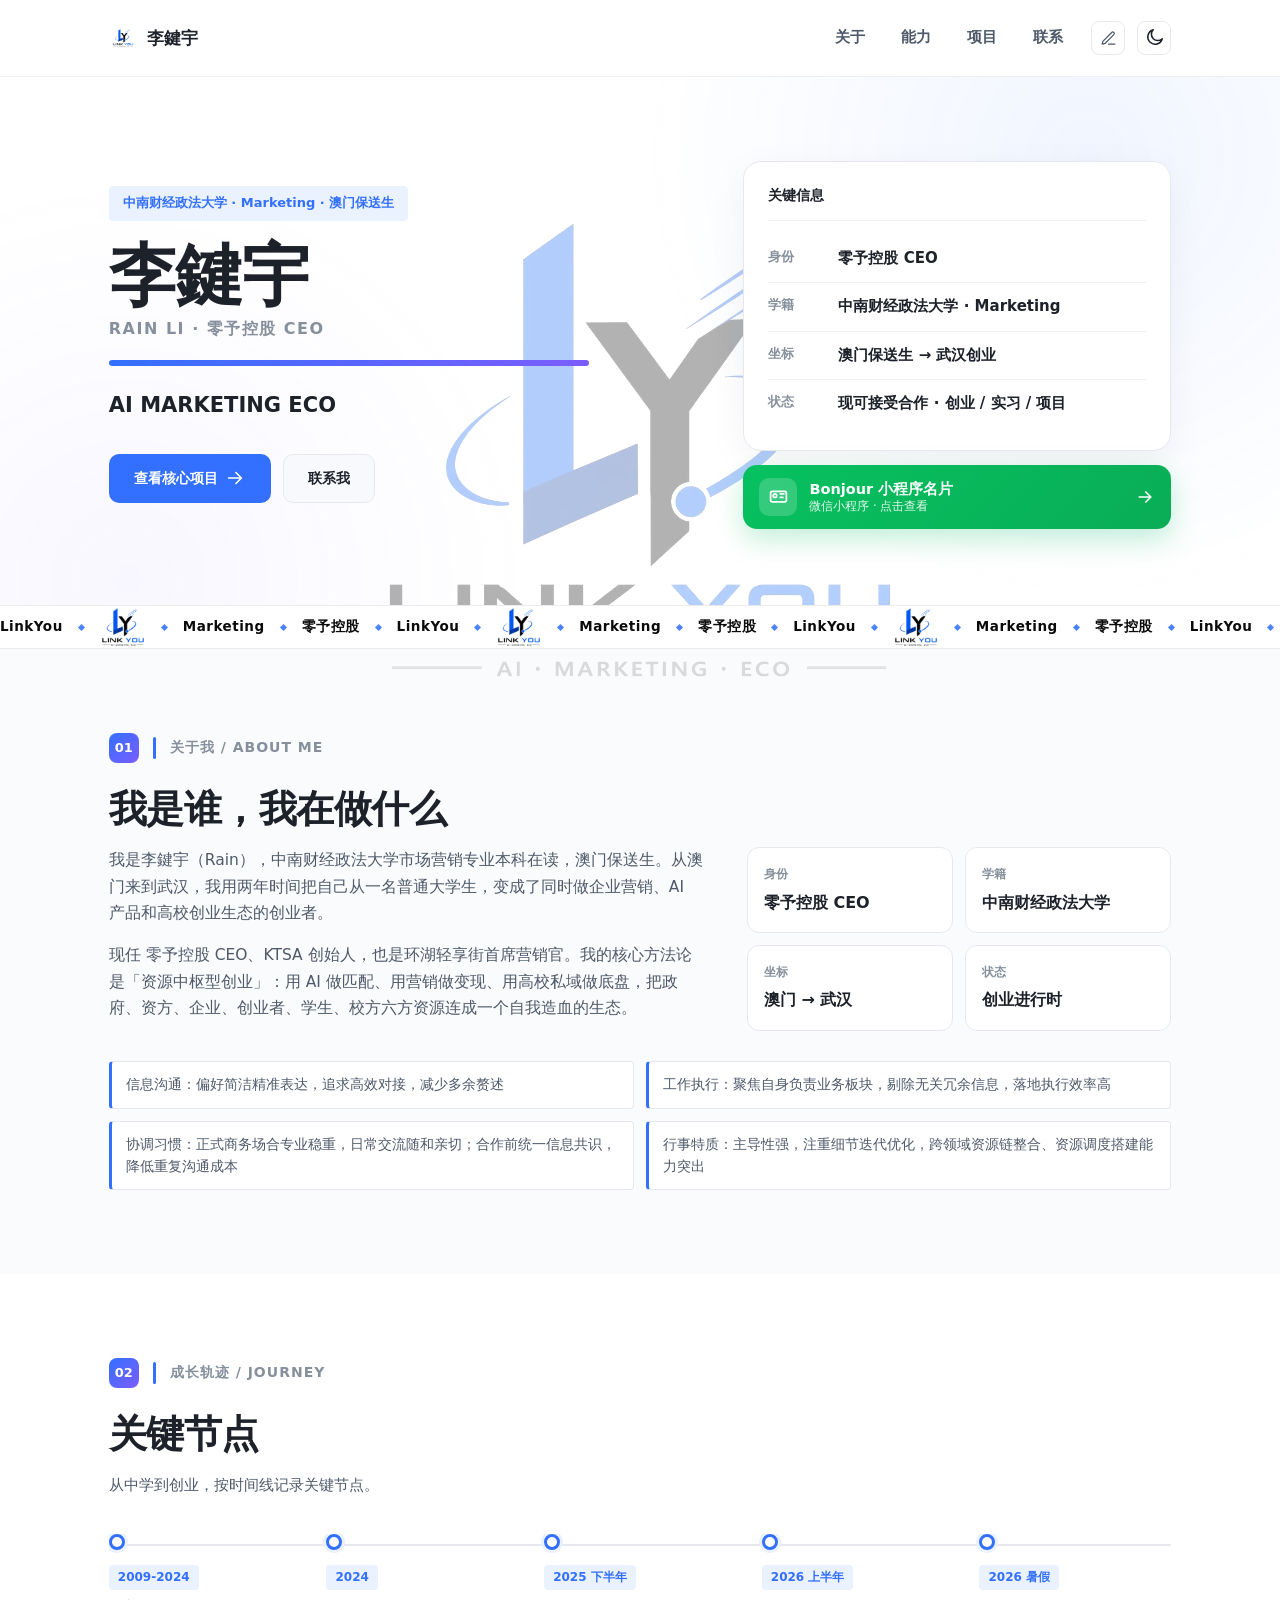
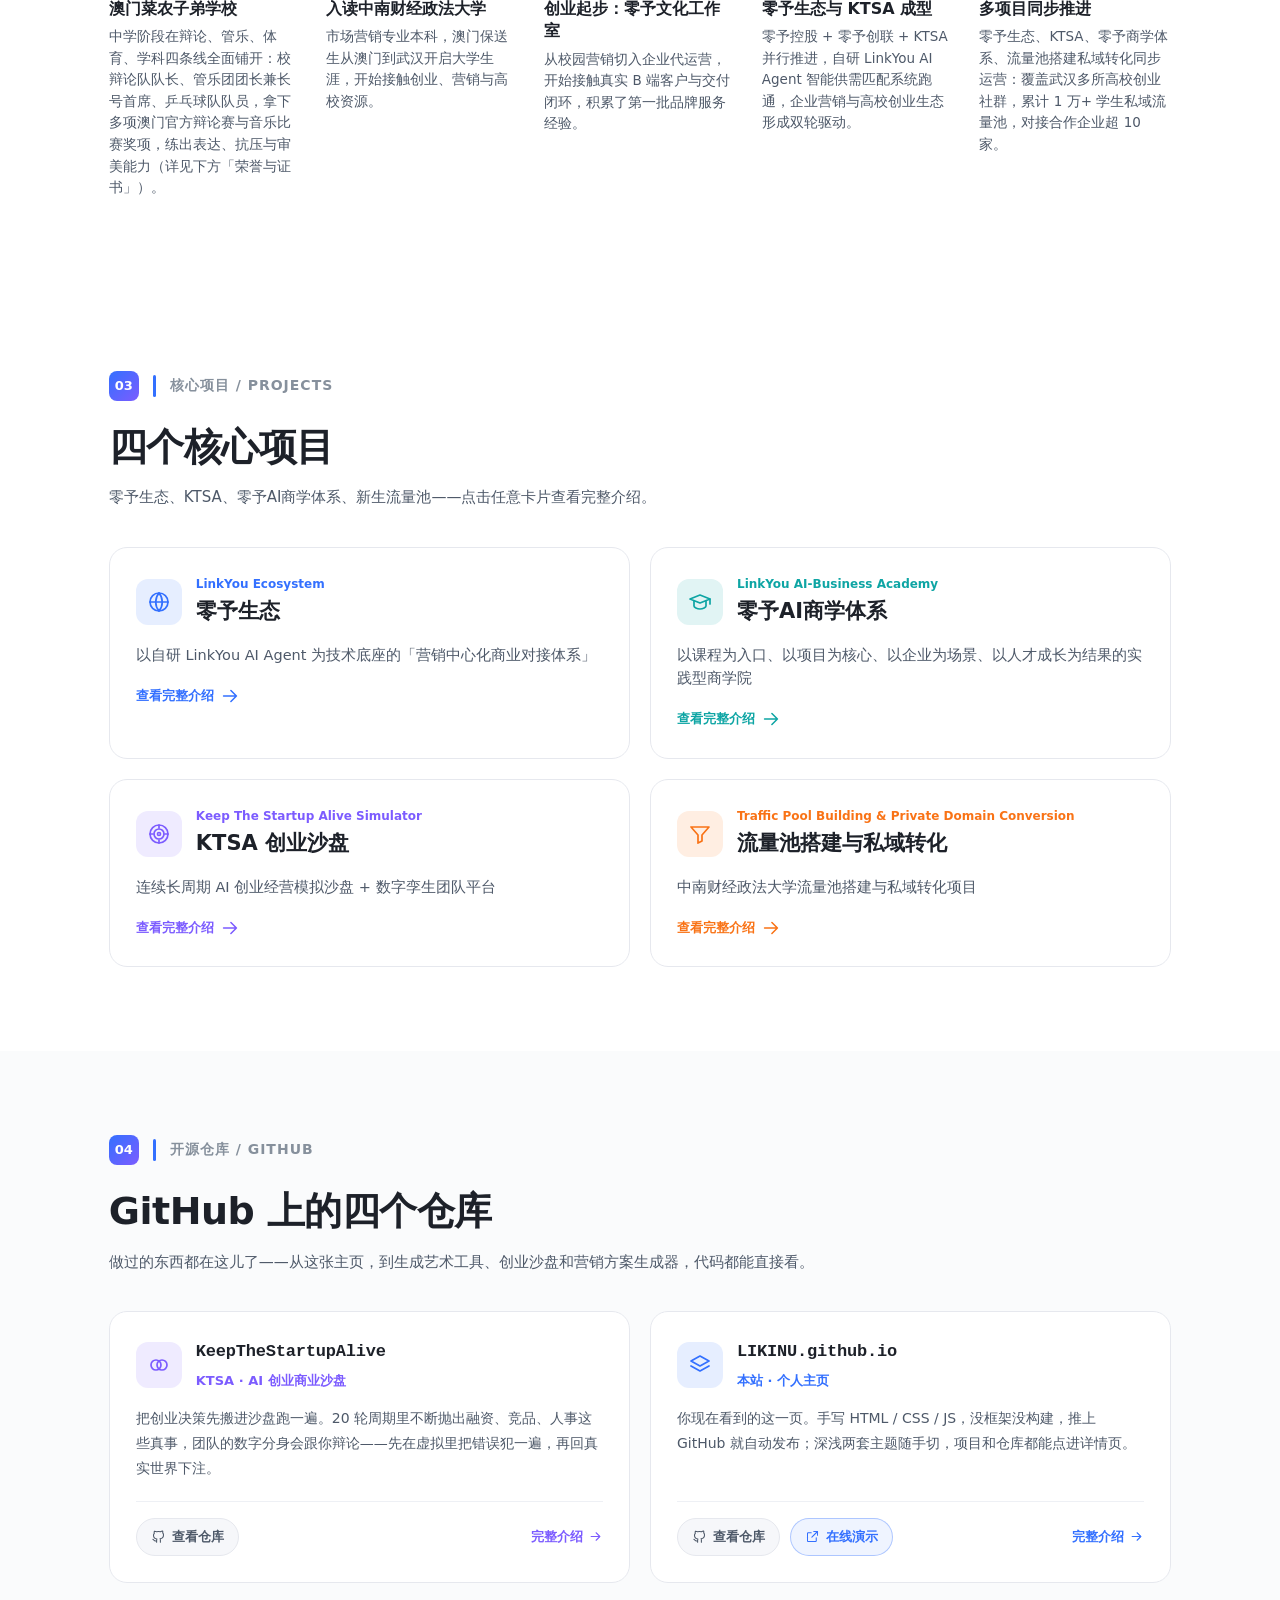
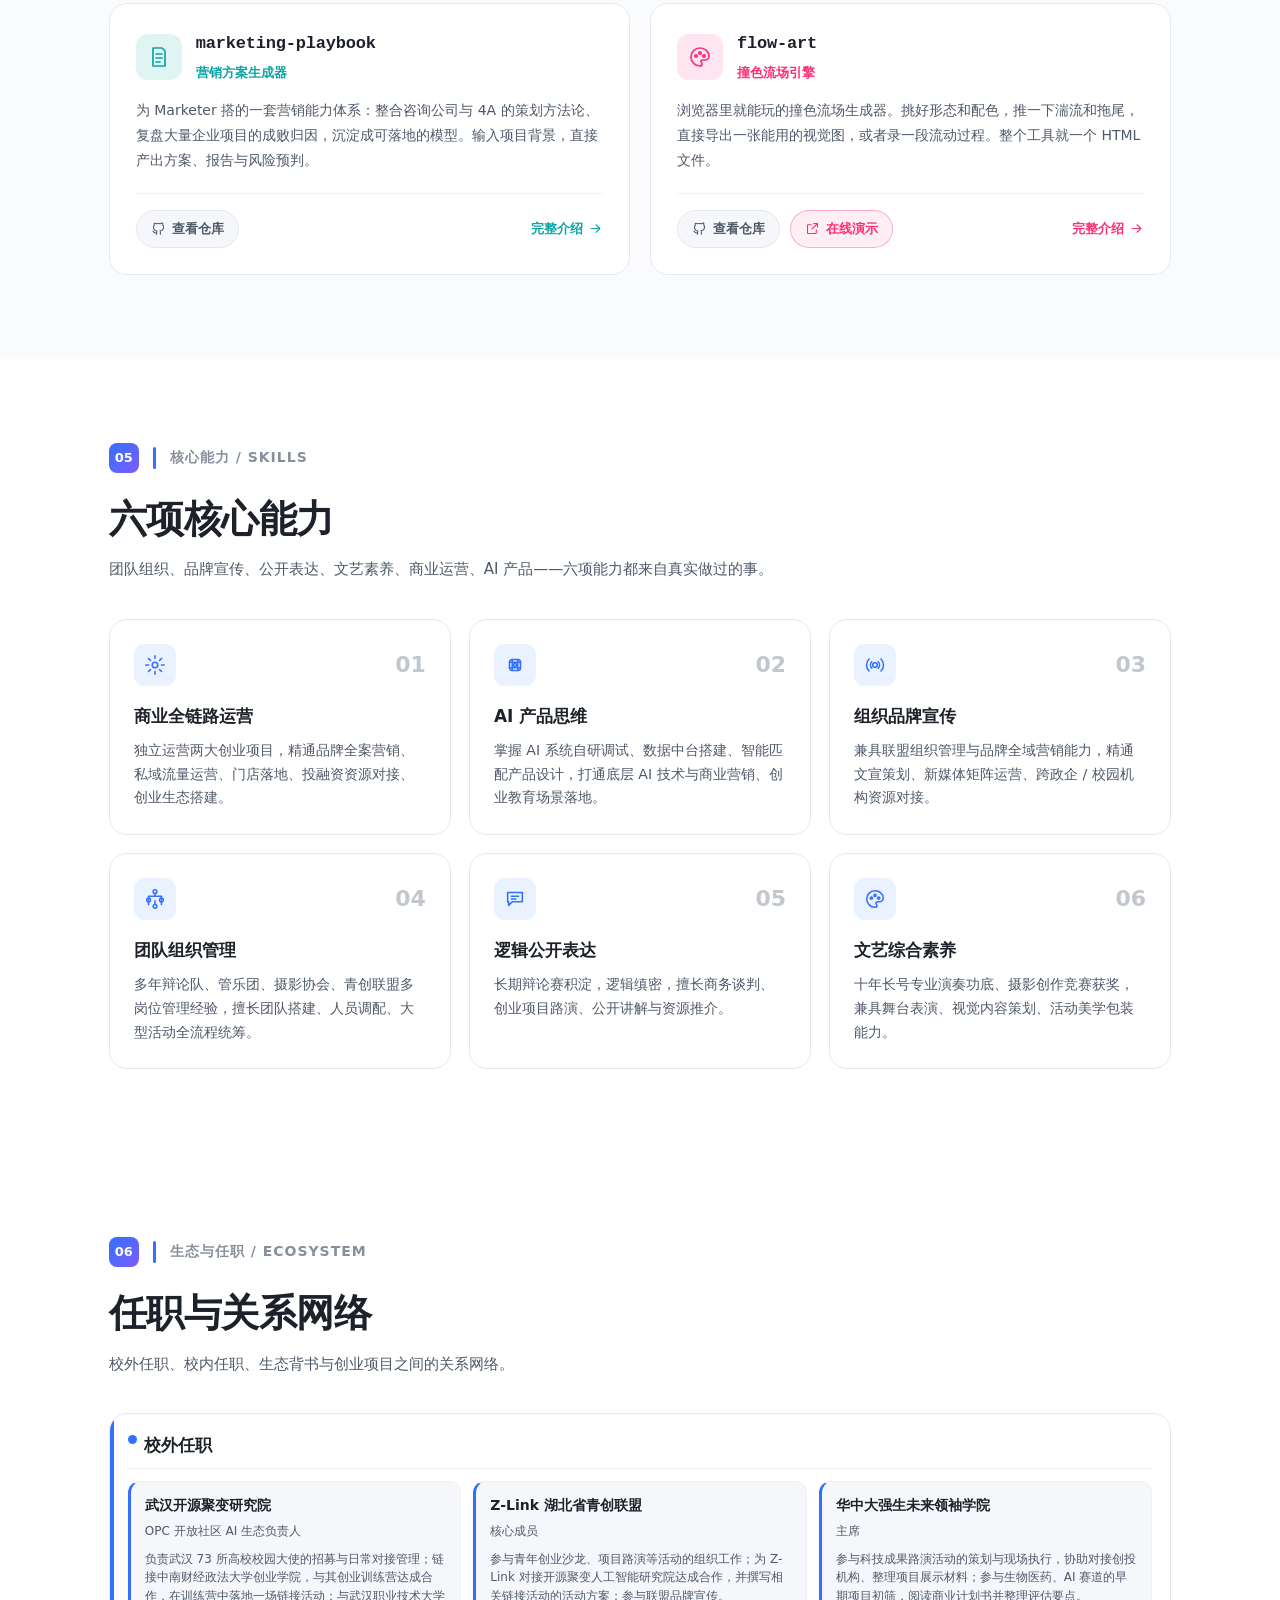
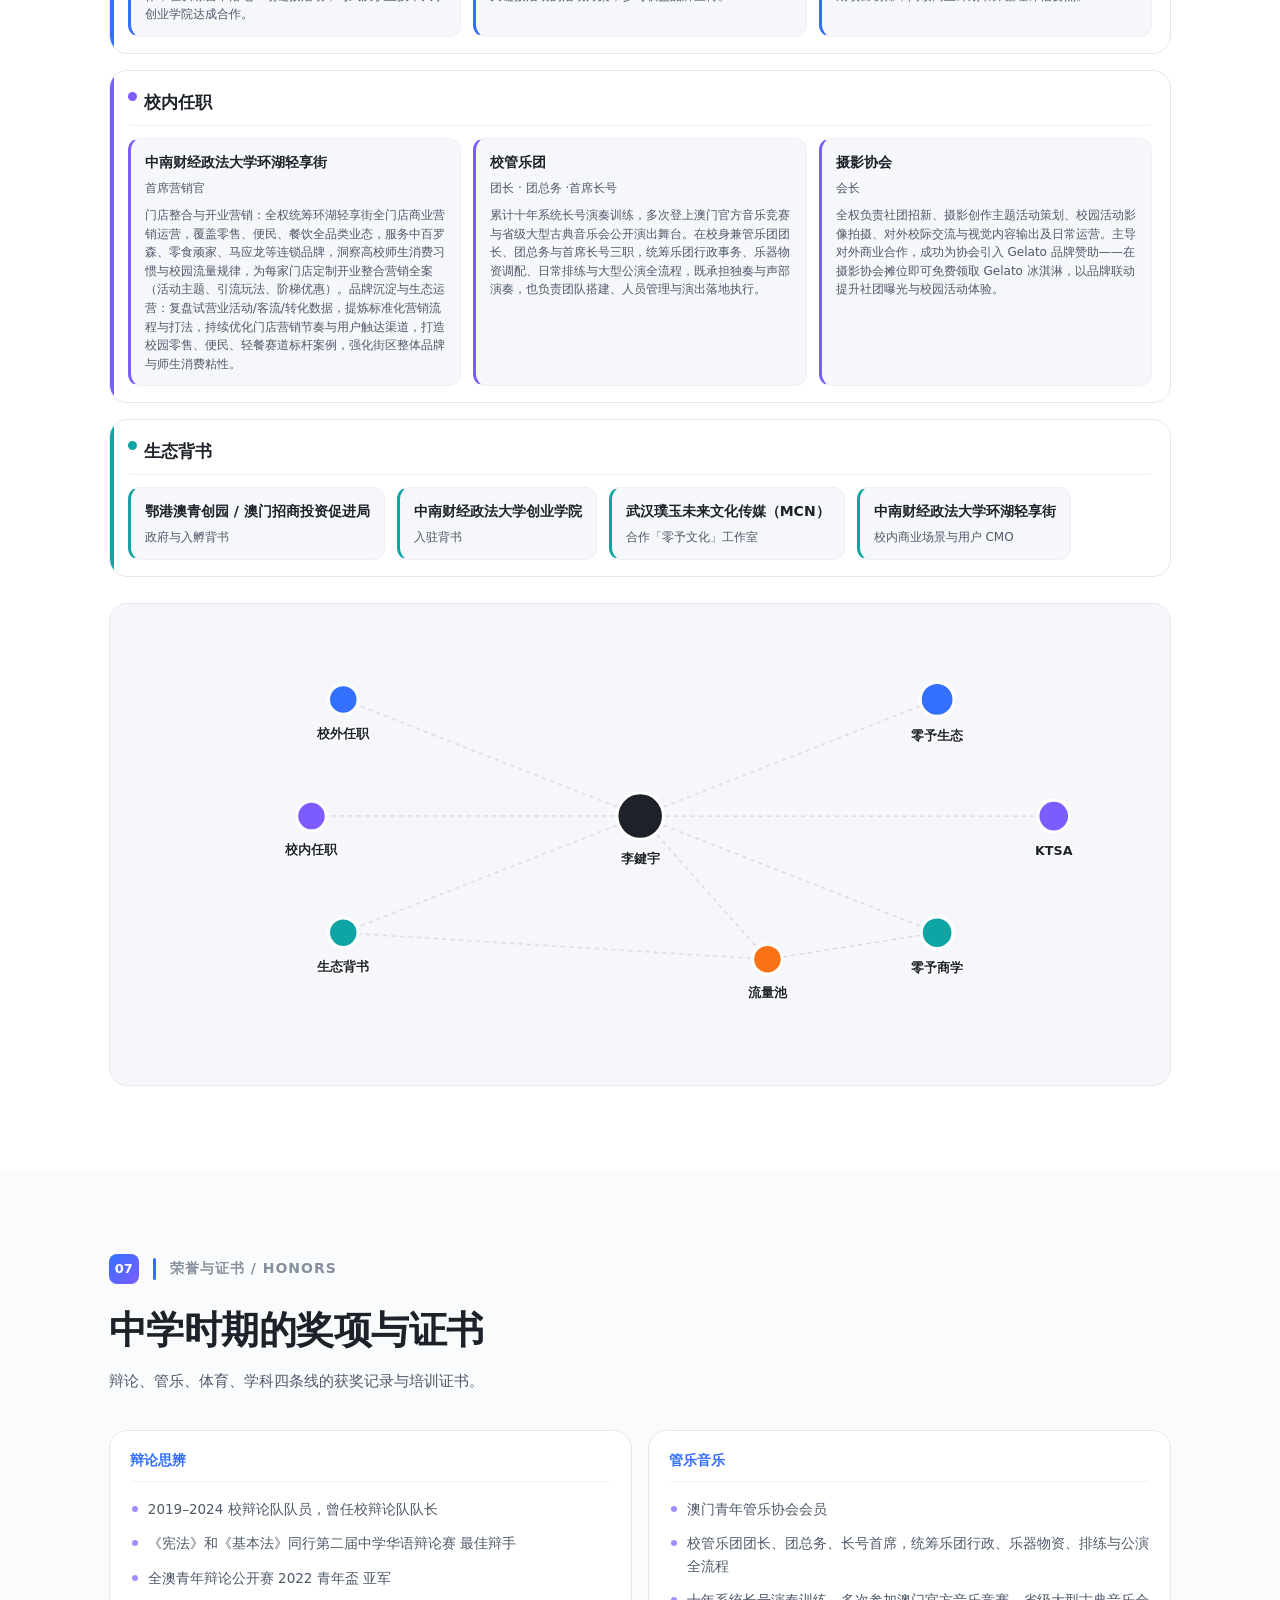
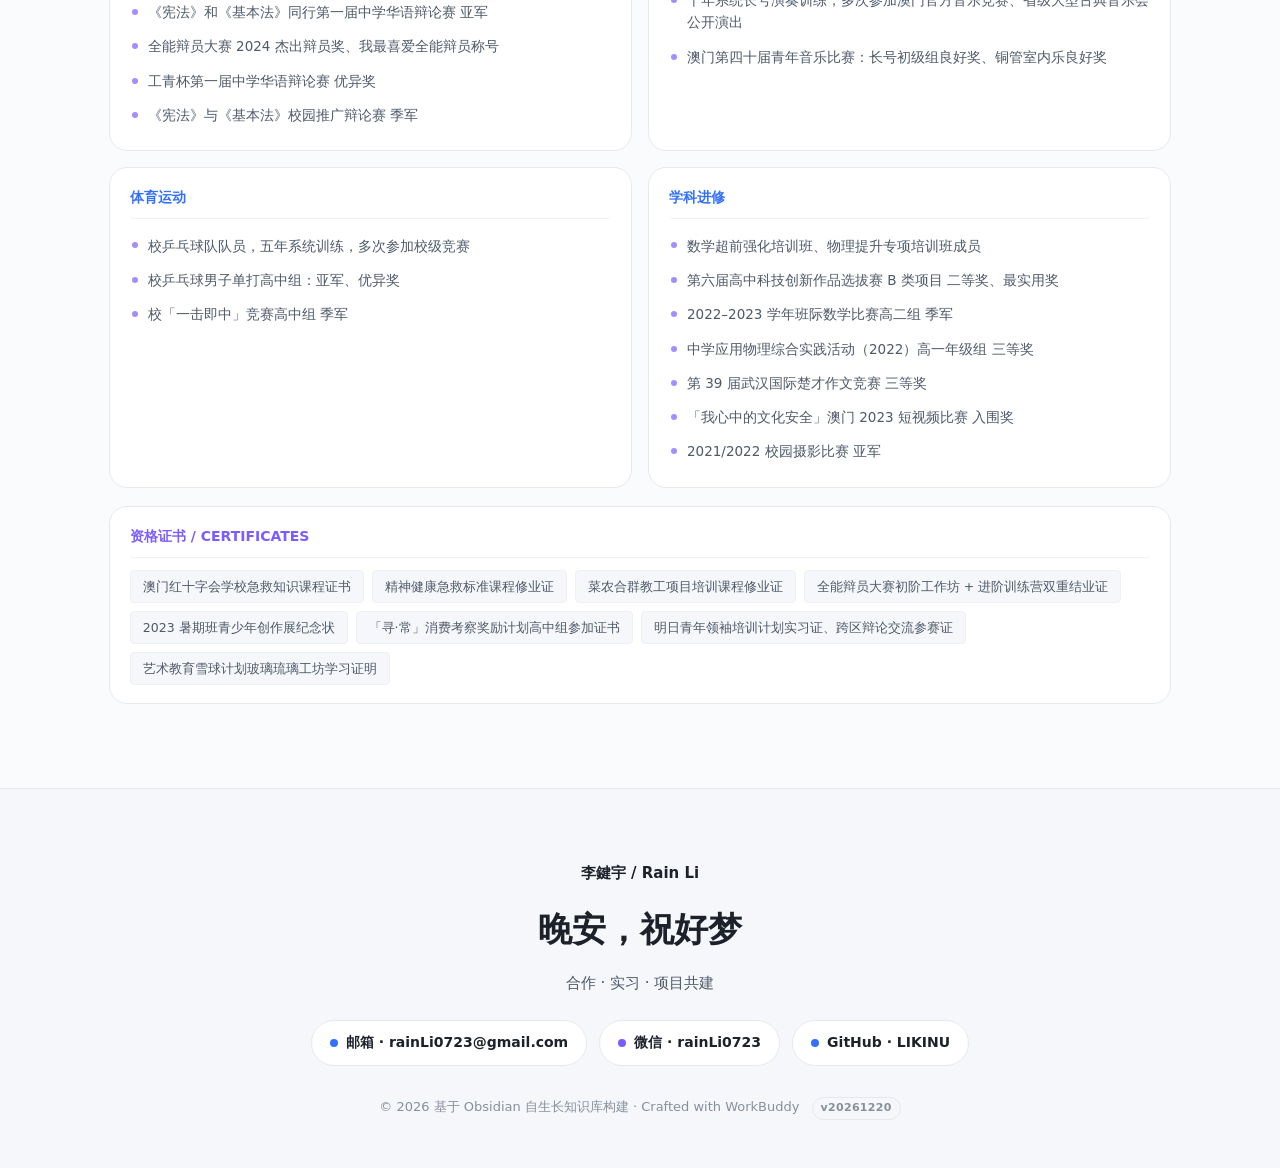
==== commit d6e5d9c9: "copy: 主页 tagline 改为 AI MARKETING ECO（站点编辑入口改动落地）" ====
--- a/index.html
+++ b/index.html
@@ -25,7 +25,7 @@
     })();
   </script>
   <title>李鍵宇 / Rain Li · 个人主页</title>
-  <meta name="description" content="李鍵宇（Rain Li）——零予控股 CEO / KTSA 创始人。用 AI 与营销，把分散的资源连成自我造血的创业生态。" />
+  <meta name="description" content="李鍵宇（Rain Li）——零予控股 CEO / KTSA 创始人。AI MARKETING ECO" />
   <link rel="stylesheet" href="assets/style.css?v=20260876" />
   <link rel="stylesheet" href="assets/templates.css?v=20260847" />
 </head>
@@ -64,7 +64,7 @@
   <input type="file" id="etFile" accept="application/json,.json" hidden />
 
 
-  <script src="assets/data.js?v=20260840"></script>
+  <script src="assets/data.js?v=20260841"></script>
   <script src="assets/app.js?v=20260849"></script>
   <script src="assets/fx.js?v=20260847"></script>
   <script>
